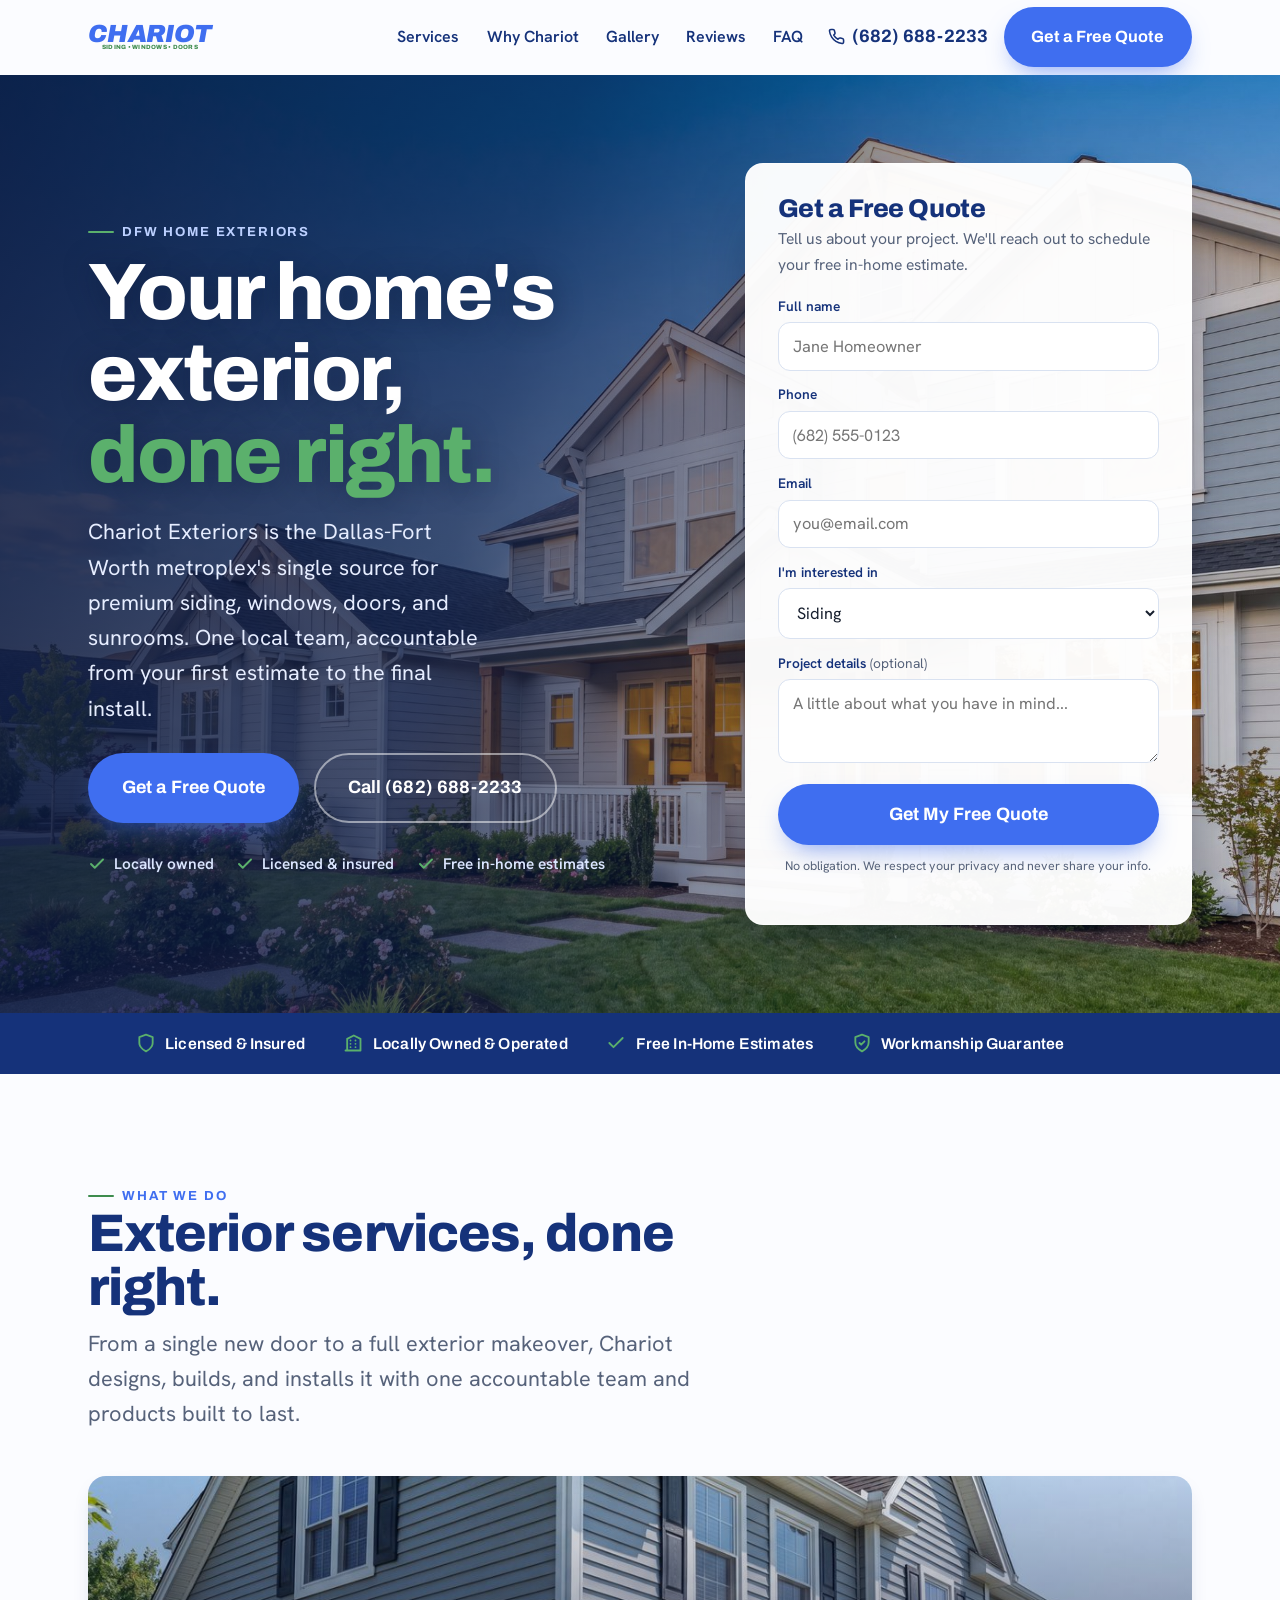
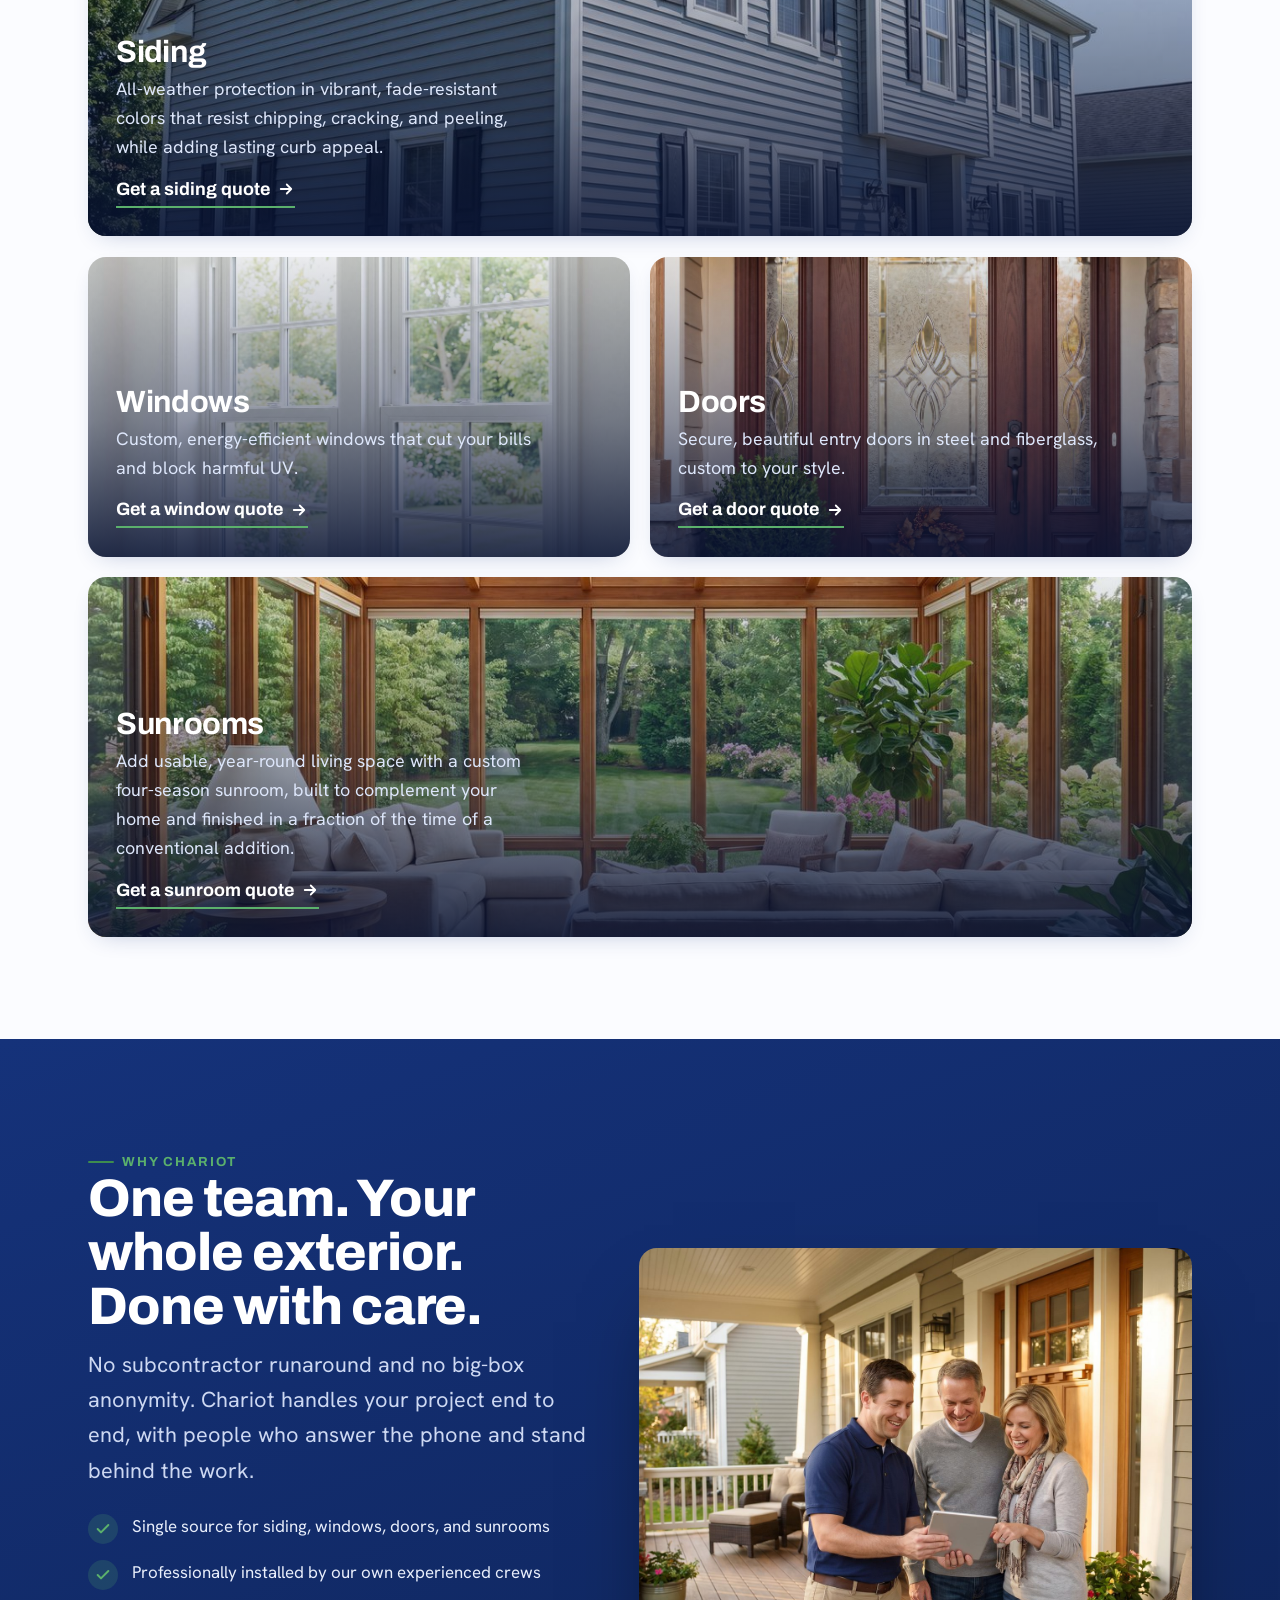
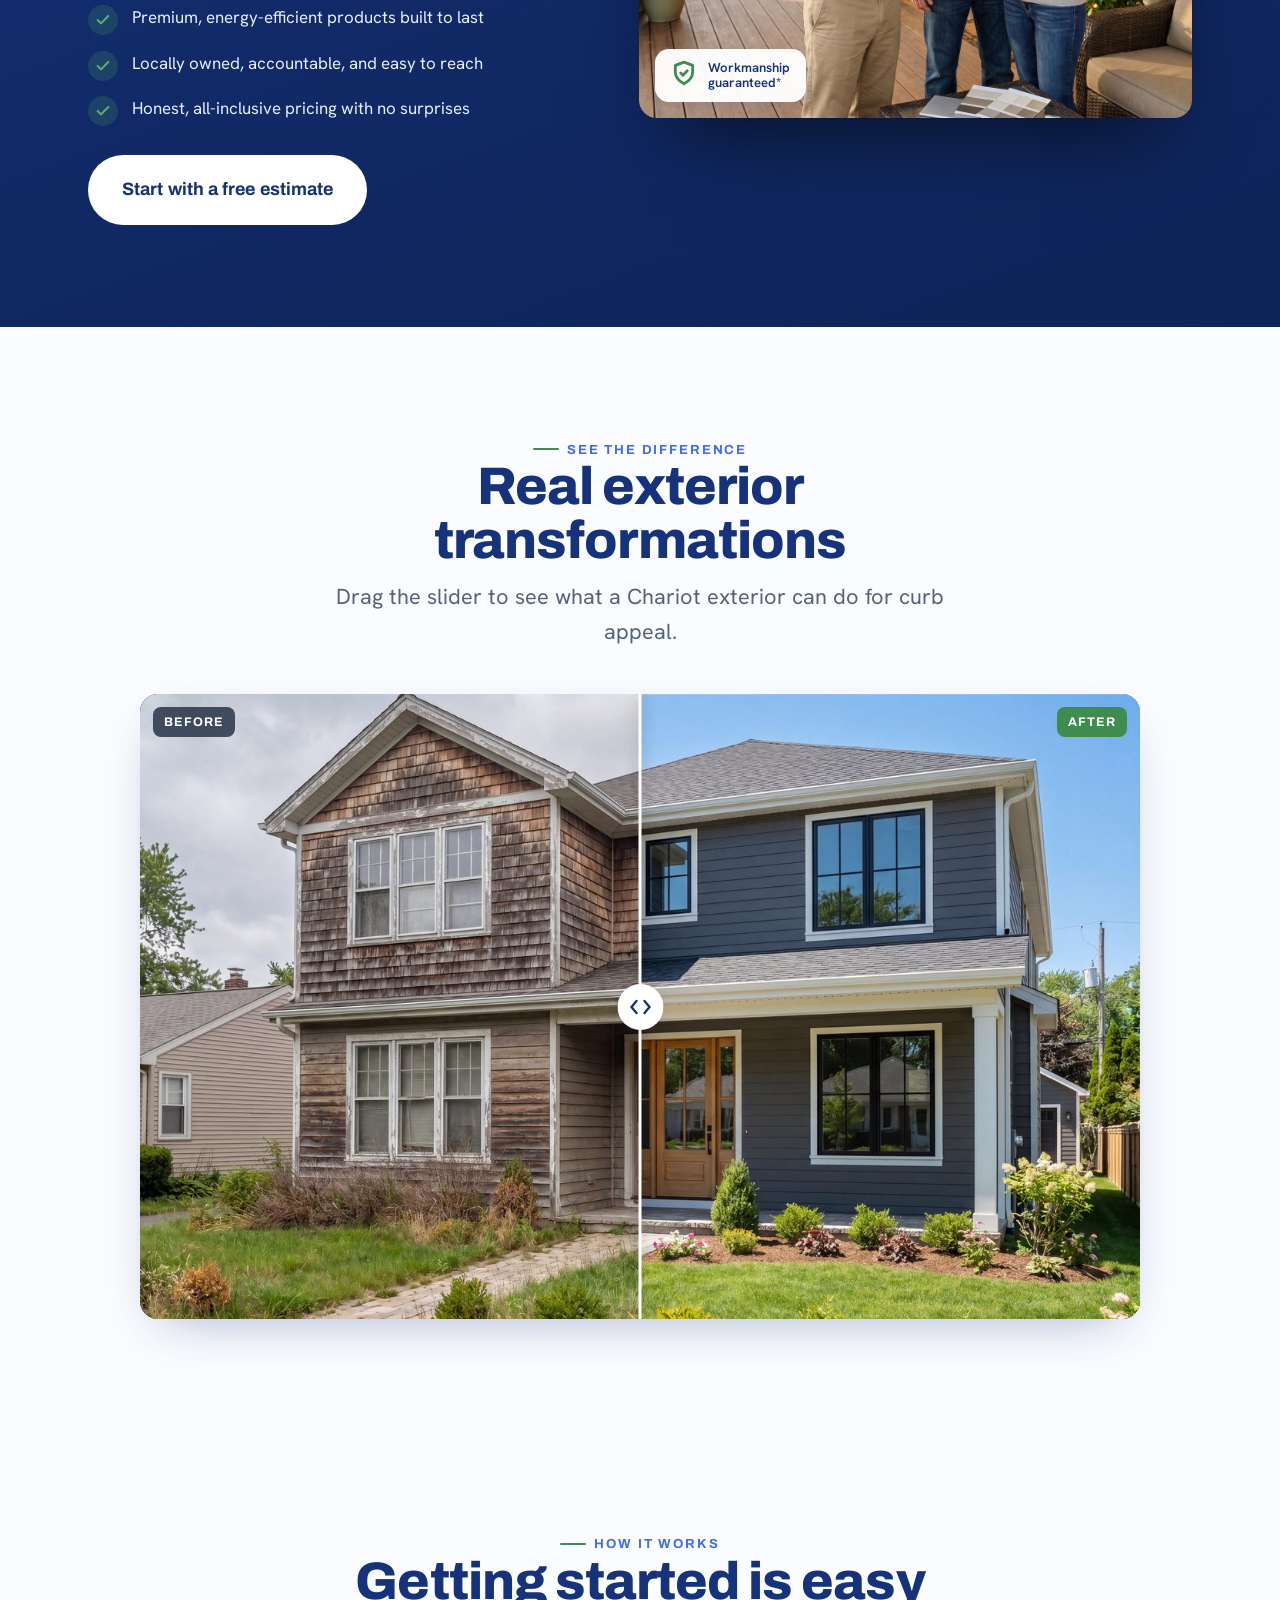
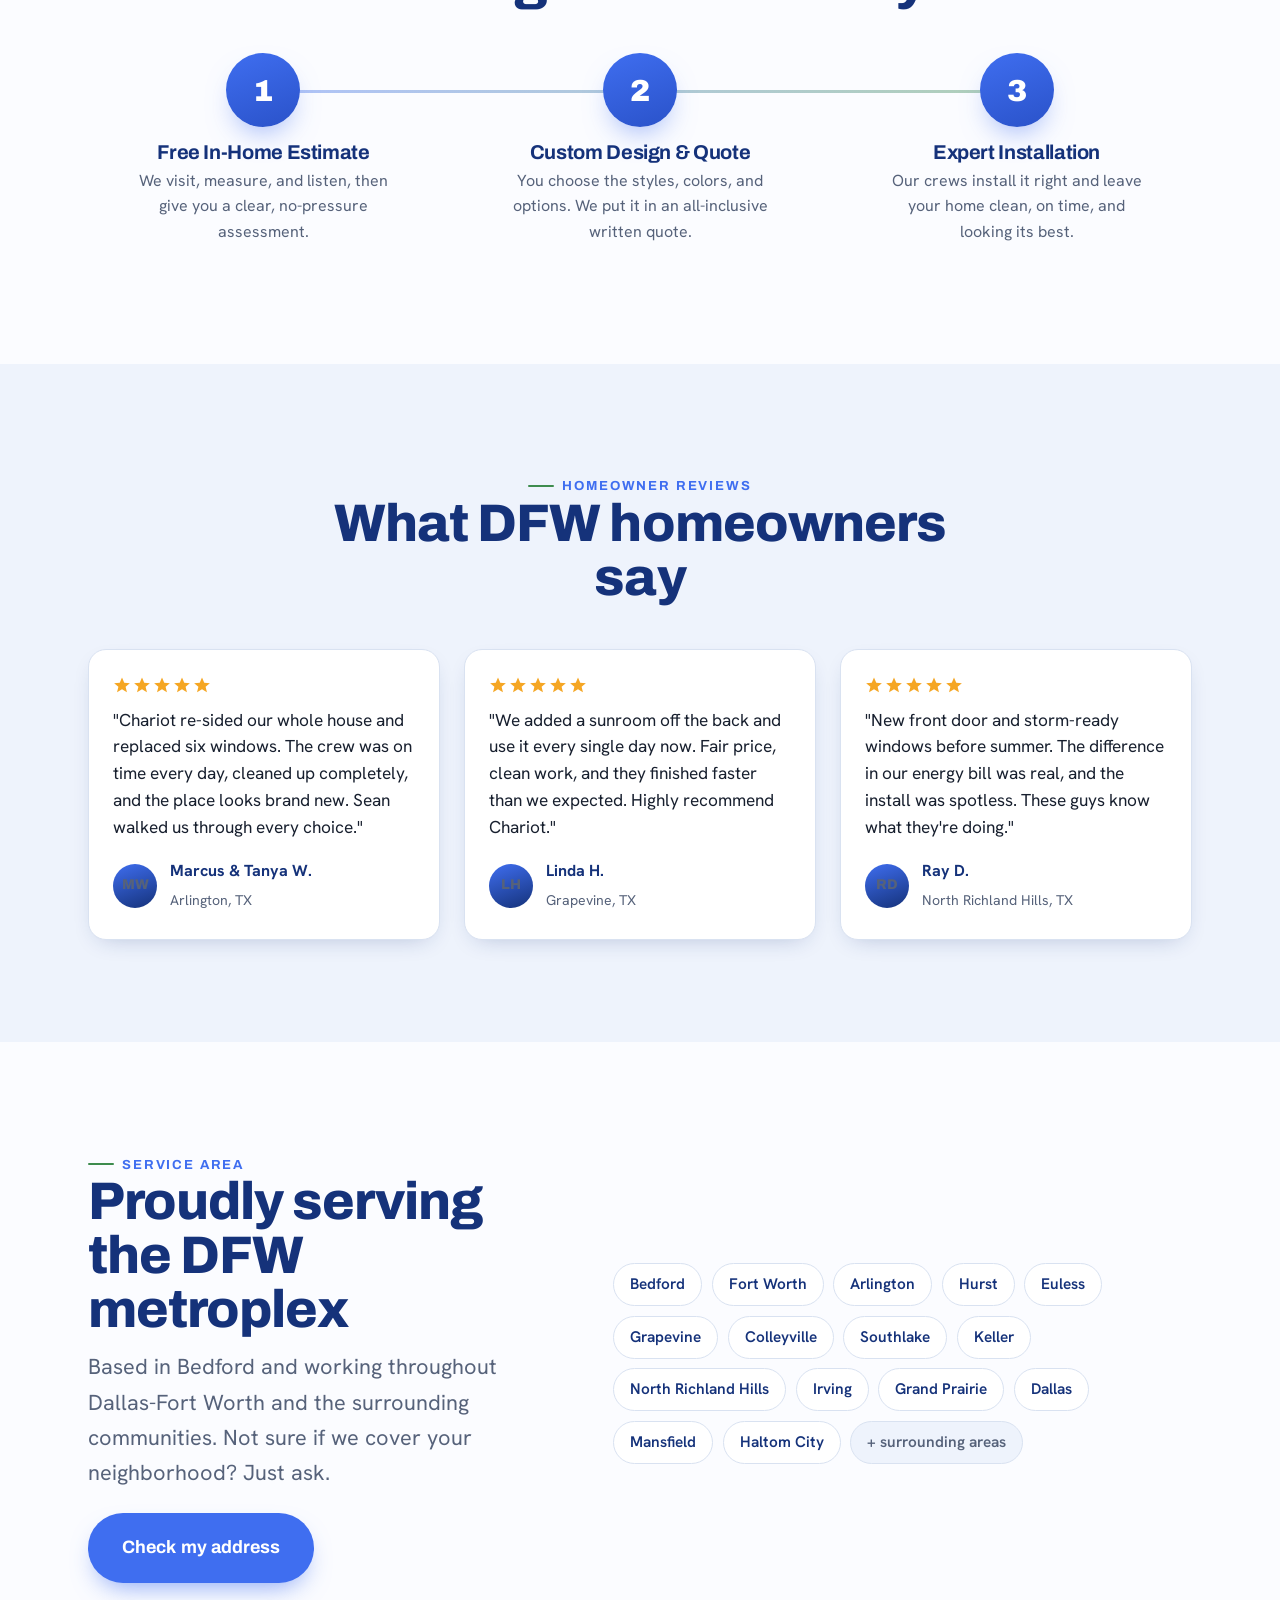
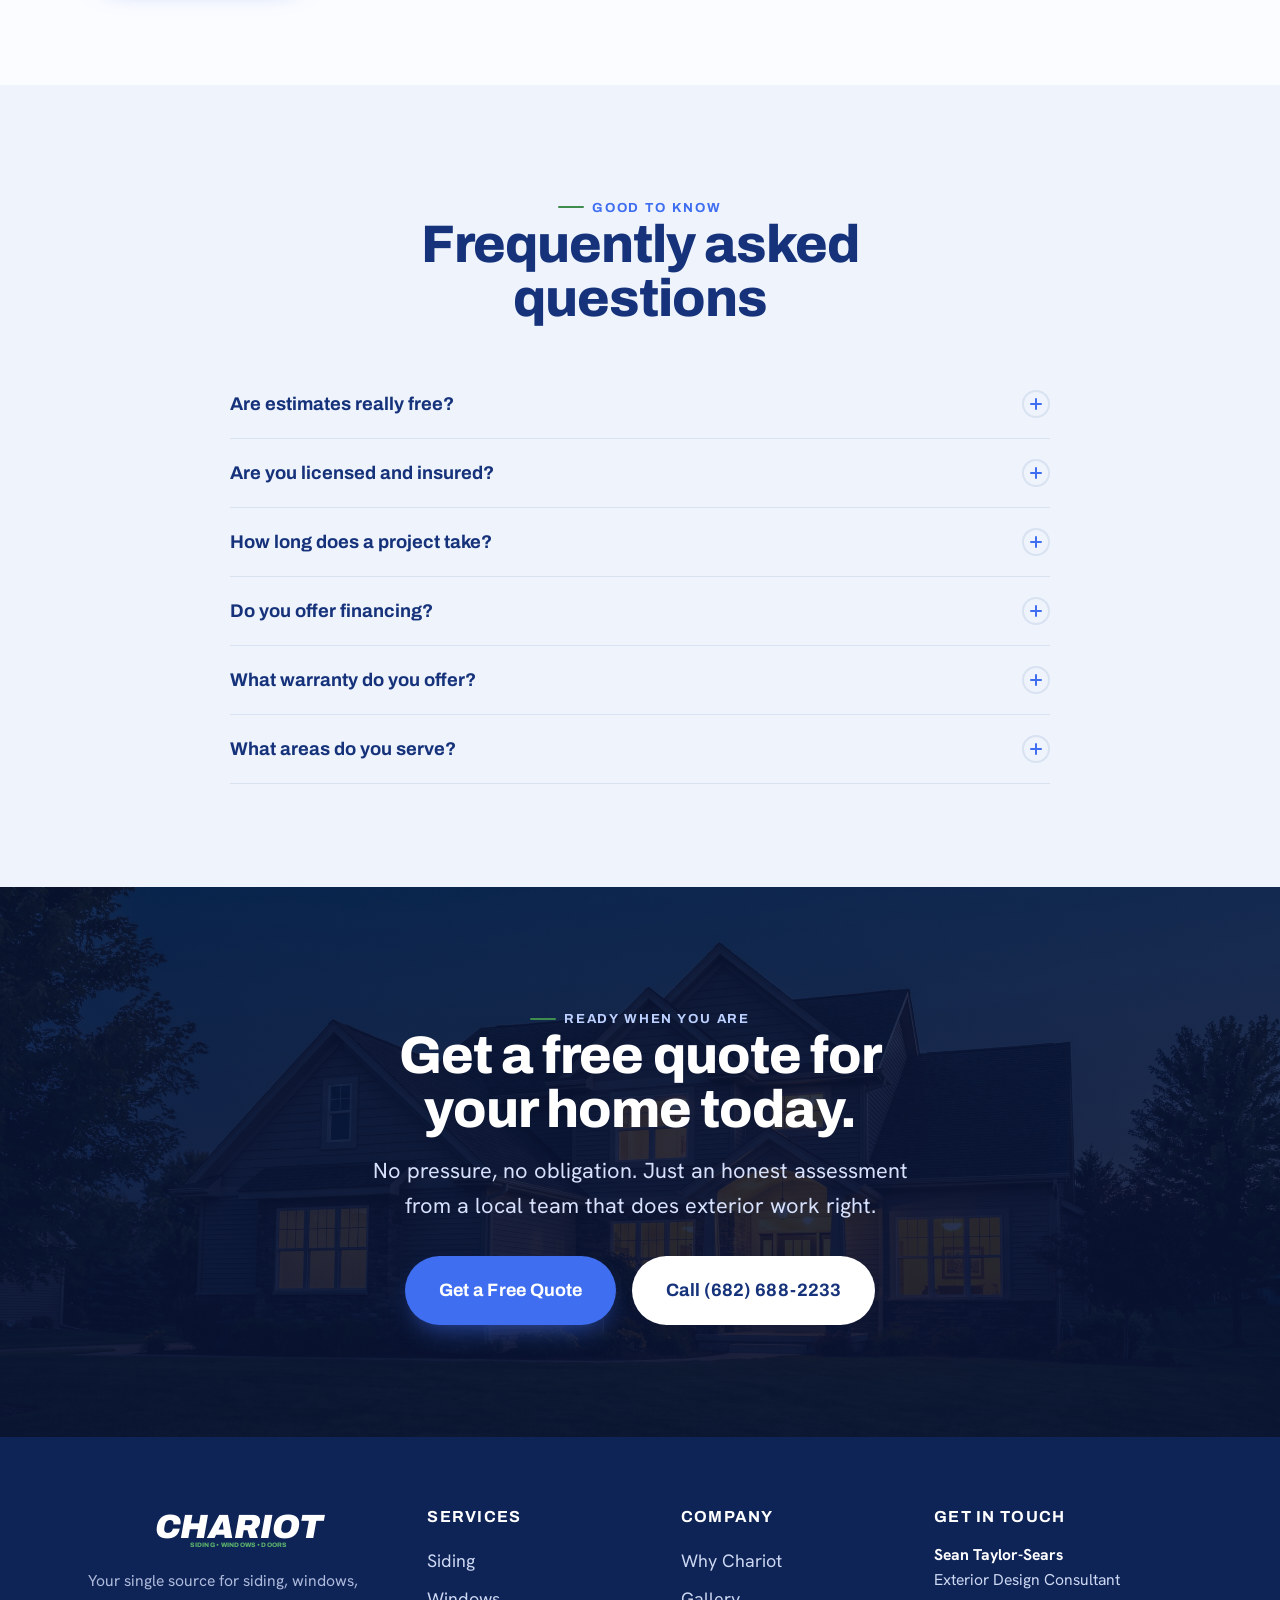
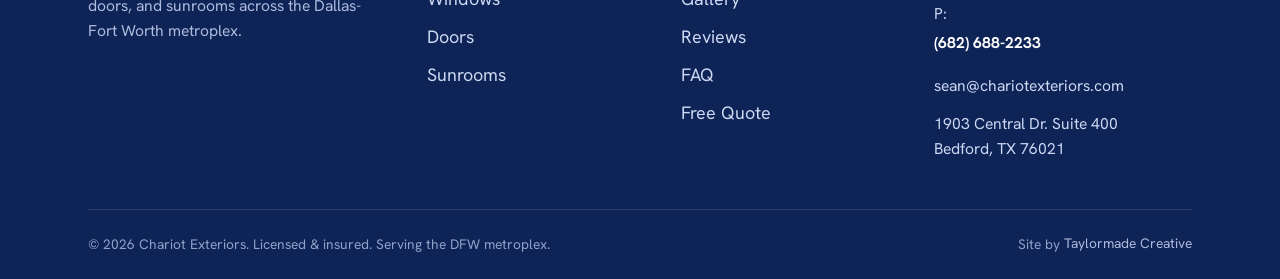
==== index.html @ 311bacfd "Gallery: remove overlapping side images, slider stands alone full-width Co-Authored-By: Claude Opus " ====
<!DOCTYPE html>
<html lang="en">
<head>
<meta charset="utf-8">
<meta name="viewport" content="width=device-width, initial-scale=1">
<title>Chariot Exteriors | Siding, Windows, Doors & Sunrooms in DFW</title>
<meta name="description" content="Chariot Exteriors is your single source for siding, windows, doors, and sunrooms across the Dallas-Fort Worth metroplex. Locally owned, professionally installed. Get a free in-home estimate.">
<meta property="og:title" content="Chariot Exteriors | DFW Siding, Windows, Doors & Sunrooms">
<meta property="og:description" content="Locally owned home-exterior pros serving the DFW metroplex. Free in-home estimates.">
<meta property="og:type" content="website">
<meta property="og:image" content="images/hero.jpg">
<link rel="preconnect" href="https://fonts.googleapis.com">
<link rel="preconnect" href="https://fonts.gstatic.com" crossorigin>
<link href="https://fonts.googleapis.com/css2?family=Archivo:ital,wght@0,400;0,600;0,700;0,800;0,900;1,800;1,900&family=Hanken+Grotesk:wght@400;500;600;700&display=swap" rel="stylesheet">
<link rel="stylesheet" href="styles.css">
<link rel="icon" href="data:image/svg+xml,%3Csvg xmlns='http://www.w3.org/2000/svg' viewBox='0 0 100 100'%3E%3Crect width='100' height='100' rx='20' fill='%233F6EF0'/%3E%3Ctext x='50' y='72' font-family='Archivo,sans-serif' font-size='62' font-weight='900' font-style='italic' fill='white' text-anchor='middle'%3EC%3C/text%3E%3C/svg%3E">
<script type="application/ld+json">
{"@context":"https://schema.org","@type":"HomeAndConstructionBusiness","name":"Chariot Exteriors","image":"images/hero.jpg","description":"Siding, windows, doors and sunrooms across the Dallas-Fort Worth metroplex.","telephone":"+1-682-688-2233","email":"sean@chariotexteriors.com","url":"https://chariotexteriors.com","address":{"@type":"PostalAddress","streetAddress":"1903 Central Dr. Suite 400","addressLocality":"Bedford","addressRegion":"TX","postalCode":"76021","addressCountry":"US"},"areaServed":"Dallas-Fort Worth Metroplex","priceRange":"$$"}
</script>
</head>
<body>

<!-- ===================== HEADER ===================== -->
<header class="site-header" id="top">
  <nav class="nav wrap" aria-label="Primary">
    <a href="#top" class="logo" aria-label="Chariot Exteriors home">
      <span class="word">CHARIOT</span><span class="tag">SIDING • WINDOWS • DOORS</span>
    </a>
    <div class="nav-links">
      <a href="#services">Services</a>
      <a href="#why">Why Chariot</a>
      <a href="#gallery">Gallery</a>
      <a href="#reviews">Reviews</a>
      <a href="#faq">FAQ</a>
    </div>
    <div class="nav-cta">
      <a href="tel:+16826882233" class="nav-phone" aria-label="Call Chariot Exteriors">
        <svg width="17" height="17" viewBox="0 0 24 24" fill="none" stroke="currentColor" stroke-width="2.2" stroke-linecap="round" stroke-linejoin="round"><path d="M22 16.92v3a2 2 0 0 1-2.18 2 19.79 19.79 0 0 1-8.63-3.07 19.5 19.5 0 0 1-6-6 19.79 19.79 0 0 1-3.07-8.67A2 2 0 0 1 4.11 2h3a2 2 0 0 1 2 1.72c.13.96.36 1.9.7 2.81a2 2 0 0 1-.45 2.11L8.09 9.91a16 16 0 0 0 6 6l1.27-1.27a2 2 0 0 1 2.11-.45c.9.34 1.85.57 2.81.7A2 2 0 0 1 22 16.92z"/></svg>
        (682) 688-2233
      </a>
      <a href="#quote" class="btn btn-primary">Get a Free Quote</a>
    </div>
    <button class="hamburger" id="hamburger" aria-label="Open menu" aria-expanded="false" aria-controls="mobileMenu"><span></span></button>
  </nav>
</header>

<div class="mobile-menu" id="mobileMenu">
  <a href="#services">Services</a>
  <a href="#why">Why Chariot</a>
  <a href="#gallery">Gallery</a>
  <a href="#reviews">Reviews</a>
  <a href="#faq">FAQ</a>
  <a href="#quote" class="btn btn-primary">Get a Free Quote</a>
  <a href="tel:+16826882233" class="mphone">Call (682) 688-2233</a>
</div>

<!-- ===================== HERO ===================== -->
<section class="hero">
  <div class="hero-bg"><img src="images/hero.jpg" alt="A freshly renovated two-story DFW home with new siding and windows at golden hour" fetchpriority="high"></div>
  <div class="wrap hero-grid">
    <div class="hero-copy">
      <span class="kicker">DFW Home Exteriors</span>
      <h1><span class="l1">Your home's exterior,</span> <span class="hl">done right.</span></h1>
      <p class="hero-sub">Chariot Exteriors is the Dallas-Fort Worth metroplex's single source for premium siding, windows, doors, and sunrooms. One local team, accountable from your first estimate to the final install.</p>
      <div class="hero-actions">
        <a href="#quote" class="btn btn-primary btn-lg">Get a Free Quote</a>
        <a href="tel:+16826882233" class="btn btn-ghost btn-lg" style="color:#fff;border-color:rgba(255,255,255,.5)">Call (682) 688-2233</a>
      </div>
      <ul class="hero-trust">
        <li><svg width="18" height="18" viewBox="0 0 24 24" fill="none" stroke="currentColor" stroke-width="2.6" stroke-linecap="round" stroke-linejoin="round"><path d="M20 6 9 17l-5-5"/></svg>Locally owned</li>
        <li><svg width="18" height="18" viewBox="0 0 24 24" fill="none" stroke="currentColor" stroke-width="2.6" stroke-linecap="round" stroke-linejoin="round"><path d="M20 6 9 17l-5-5"/></svg>Licensed &amp; insured</li>
        <li><svg width="18" height="18" viewBox="0 0 24 24" fill="none" stroke="currentColor" stroke-width="2.6" stroke-linecap="round" stroke-linejoin="round"><path d="M20 6 9 17l-5-5"/></svg>Free in-home estimates</li>
      </ul>
    </div>

    <form class="quote-card" id="quote" action="https://formsubmit.co/ajax/sean@chariotexteriors.com" method="POST" novalidate>
      <h2>Get a Free Quote</h2>
      <p class="sub">Tell us about your project. We'll reach out to schedule your free in-home estimate.</p>
      <input type="hidden" name="_subject" value="New Chariot Exteriors quote request">
      <input type="hidden" name="_template" value="table">
      <input type="hidden" name="_captcha" value="false">
      <input type="text" name="_honey" class="hp" tabindex="-1" autocomplete="off" aria-hidden="true">
      <div class="field"><label for="name">Full name</label><input id="name" name="Name" type="text" required autocomplete="name" placeholder="Jane Homeowner"></div>
      <div class="field"><label for="phone">Phone</label><input id="phone" name="Phone" type="tel" required autocomplete="tel" placeholder="(682) 555-0123"></div>
      <div class="field"><label for="email">Email</label><input id="email" name="Email" type="email" autocomplete="email" placeholder="you@email.com"></div>
      <div class="field"><label for="service">I'm interested in</label>
        <select id="service" name="Service">
          <option>Siding</option><option>Windows</option><option>Doors</option><option>Sunrooms</option><option>More than one</option><option>Not sure yet</option>
        </select>
      </div>
      <div class="field"><label for="msg">Project details <span style="color:var(--muted);font-weight:400">(optional)</span></label><textarea id="msg" name="Details" placeholder="A little about what you have in mind..."></textarea></div>
      <button type="submit" class="btn btn-primary btn-lg">Get My Free Quote</button>
      <p class="fineprint">No obligation. We respect your privacy and never share your info.</p>
      <div id="formStatus" role="status" aria-live="polite"></div>
    </form>
  </div>
</section>

<!-- ===================== TRUST RIBBON ===================== -->
<div class="ribbon">
  <ul class="wrap">
    <li><svg width="20" height="20" viewBox="0 0 24 24" fill="none" stroke="currentColor" stroke-width="2.2" stroke-linecap="round" stroke-linejoin="round"><path d="M12 22s8-4 8-10V5l-8-3-8 3v7c0 6 8 10 8 10z"/></svg>Licensed &amp; Insured</li>
    <li><svg width="20" height="20" viewBox="0 0 24 24" fill="none" stroke="currentColor" stroke-width="2.2" stroke-linecap="round" stroke-linejoin="round"><path d="M3 21h18M5 21V7l8-4 8 4v14M9 9h.01M9 13h.01M9 17h.01M15 9h.01M15 13h.01M15 17h.01"/></svg>Locally Owned &amp; Operated</li>
    <li><svg width="20" height="20" viewBox="0 0 24 24" fill="none" stroke="currentColor" stroke-width="2.2" stroke-linecap="round" stroke-linejoin="round"><path d="M20 6 9 17l-5-5"/></svg>Free In-Home Estimates</li>
    <li><svg width="20" height="20" viewBox="0 0 24 24" fill="none" stroke="currentColor" stroke-width="2.2" stroke-linecap="round" stroke-linejoin="round"><path d="M12 2 4 5v6c0 5 3.5 8.5 8 11 4.5-2.5 8-6 8-11V5z"/><path d="m9 12 2 2 4-4"/></svg>Workmanship Guarantee</li>
  </ul>
</div>

<!-- ===================== SERVICES ===================== -->
<section class="section" id="services">
  <div class="wrap">
    <div class="sec-head reveal">
      <span class="kicker">What we do</span>
      <h2>Exterior services, done right.</h2>
      <p>From a single new door to a full exterior makeover, Chariot designs, builds, and installs it with one accountable team and products built to last.</p>
    </div>
    <div class="bento">
      <article class="tile feat reveal">
        <img src="images/siding.jpg" alt="A home with fresh blue-gray lap siding and crisp white trim" loading="lazy">
        <div class="body">
          <h3>Siding</h3>
          <p>All-weather protection in vibrant, fade-resistant colors that resist chipping, cracking, and peeling, while adding lasting curb appeal.</p>
          <a href="#quote" class="more">Get a siding quote
            <svg width="18" height="18" viewBox="0 0 24 24" fill="none" stroke="currentColor" stroke-width="2.4" stroke-linecap="round" stroke-linejoin="round"><path d="M5 12h14M13 6l6 6-6 6"/></svg></a>
        </div>
      </article>
      <article class="tile reveal d1">
        <img src="images/windows.jpg" alt="Bright white double-hung windows looking out to a sunny green yard" loading="lazy">
        <div class="body">
          <h3>Windows</h3>
          <p>Custom, energy-efficient windows that cut your bills and block harmful UV.</p>
          <a href="#quote" class="more">Get a window quote
            <svg width="18" height="18" viewBox="0 0 24 24" fill="none" stroke="currentColor" stroke-width="2.4" stroke-linecap="round" stroke-linejoin="round"><path d="M5 12h14M13 6l6 6-6 6"/></svg></a>
        </div>
      </article>
      <article class="tile reveal d1">
        <img src="images/doors.jpg" alt="An elegant fiberglass front entry door with decorative glass on a welcoming porch" loading="lazy">
        <div class="body">
          <h3>Doors</h3>
          <p>Secure, beautiful entry doors in steel and fiberglass, custom to your style.</p>
          <a href="#quote" class="more">Get a door quote
            <svg width="18" height="18" viewBox="0 0 24 24" fill="none" stroke="currentColor" stroke-width="2.4" stroke-linecap="round" stroke-linejoin="round"><path d="M5 12h14M13 6l6 6-6 6"/></svg></a>
        </div>
      </article>
      <article class="tile feat reveal d2">
        <img src="images/sunroom.jpg" alt="A bright furnished four-season sunroom with floor-to-ceiling glass and green views" loading="lazy">
        <div class="body">
          <h3>Sunrooms</h3>
          <p>Add usable, year-round living space with a custom four-season sunroom, built to complement your home and finished in a fraction of the time of a conventional addition.</p>
          <a href="#quote" class="more">Get a sunroom quote
            <svg width="18" height="18" viewBox="0 0 24 24" fill="none" stroke="currentColor" stroke-width="2.4" stroke-linecap="round" stroke-linejoin="round"><path d="M5 12h14M13 6l6 6-6 6"/></svg></a>
        </div>
      </article>
    </div>
  </div>
</section>

<!-- ===================== WHY ===================== -->
<section class="section why" id="why">
  <div class="wrap why-grid">
    <div class="reveal">
      <span class="kicker" style="color:var(--green-lt)">Why Chariot</span>
      <h2>One team. Your whole exterior. Done with care.</h2>
      <p class="lead">No subcontractor runaround and no big-box anonymity. Chariot handles your project end to end, with people who answer the phone and stand behind the work.</p>
      <ul class="why-list">
        <li><span class="ic"><svg width="16" height="16" viewBox="0 0 24 24" fill="none" stroke="currentColor" stroke-width="3" stroke-linecap="round" stroke-linejoin="round"><path d="M20 6 9 17l-5-5"/></svg></span>Single source for siding, windows, doors, and sunrooms</li>
        <li><span class="ic"><svg width="16" height="16" viewBox="0 0 24 24" fill="none" stroke="currentColor" stroke-width="3" stroke-linecap="round" stroke-linejoin="round"><path d="M20 6 9 17l-5-5"/></svg></span>Professionally installed by our own experienced crews</li>
        <li><span class="ic"><svg width="16" height="16" viewBox="0 0 24 24" fill="none" stroke="currentColor" stroke-width="3" stroke-linecap="round" stroke-linejoin="round"><path d="M20 6 9 17l-5-5"/></svg></span>Premium, energy-efficient products built to last</li>
        <li><span class="ic"><svg width="16" height="16" viewBox="0 0 24 24" fill="none" stroke="currentColor" stroke-width="3" stroke-linecap="round" stroke-linejoin="round"><path d="M20 6 9 17l-5-5"/></svg></span>Locally owned, accountable, and easy to reach</li>
        <li><span class="ic"><svg width="16" height="16" viewBox="0 0 24 24" fill="none" stroke="currentColor" stroke-width="3" stroke-linecap="round" stroke-linejoin="round"><path d="M20 6 9 17l-5-5"/></svg></span>Honest, all-inclusive pricing with no surprises</li>
      </ul>
      <a href="#quote" class="btn btn-on-dark btn-lg">Start with a free estimate</a>
    </div>
    <div class="why-media reveal d1">
      <img src="images/consult.jpg" alt="A friendly Chariot consultant reviewing exterior options with a homeowner couple on their porch" loading="lazy">
      <div class="why-badge">
        <span class="n"><svg width="26" height="26" viewBox="0 0 24 24" fill="none" stroke="#3E8C4E" stroke-width="2.6" stroke-linecap="round" stroke-linejoin="round"><path d="M12 2 4 5v6c0 5 3.5 8.5 8 11 4.5-2.5 8-6 8-11V5z"/><path d="m9 12 2 2 4-4"/></svg></span>
        <span class="t">Workmanship<br>guaranteed*</span>
      </div>
    </div>
  </div>
</section>

<!-- ===================== GALLERY / BEFORE-AFTER ===================== -->
<section class="section" id="gallery">
  <div class="wrap">
    <div class="sec-head center reveal">
      <span class="kicker">See the difference</span>
      <h2>Real exterior transformations</h2>
      <p>Drag the slider to see what a Chariot exterior can do for curb appeal.</p>
    </div>
    <div class="ba-wrap">
      <div class="ba-slider reveal" id="baSlider" style="--pos:50%">
        <img class="ba-before" src="images/home-before.jpg" alt="A tired two-story home before renovation with worn siding and dated windows">
        <img class="ba-after" src="images/home-after.jpg" alt="The same home after a full Chariot exterior renovation with new siding, windows and door">
        <span class="ba-tag b">Before</span>
        <span class="ba-tag a">After</span>
        <div class="ba-handle"></div>
        <input type="range" min="0" max="100" value="50" id="baRange" aria-label="Reveal before and after" style="position:absolute;inset:0;width:100%;height:100%;opacity:0;cursor:ew-resize;margin:0">
      </div>
    </div>
  </div>
</section>

<!-- ===================== PROCESS ===================== -->
<section class="section reviews" id="process" style="background:var(--paper)">
  <div class="wrap">
    <div class="sec-head center reveal">
      <span class="kicker">How it works</span>
      <h2>Getting started is easy</h2>
    </div>
    <div class="steps">
      <div class="step reveal"><div class="num">1</div><h3>Free In-Home Estimate</h3><p>We visit, measure, and listen, then give you a clear, no-pressure assessment.</p></div>
      <div class="step reveal d1"><div class="num">2</div><h3>Custom Design &amp; Quote</h3><p>You choose the styles, colors, and options. We put it in an all-inclusive written quote.</p></div>
      <div class="step reveal d2"><div class="num">3</div><h3>Expert Installation</h3><p>Our crews install it right and leave your home clean, on time, and looking its best.</p></div>
    </div>
  </div>
</section>

<!-- ===================== TESTIMONIALS ===================== -->
<section class="section reviews" id="reviews">
  <div class="wrap">
    <div class="sec-head center reveal">
      <span class="kicker">Homeowner reviews</span>
      <h2>What DFW homeowners say</h2>
    </div>
    <div class="review-grid">
      <article class="review reveal">
        <div class="stars" aria-label="5 out of 5 stars">
          <svg width="18" height="18" viewBox="0 0 24 24" fill="#F5A623"><path d="m12 2 3 6.9 7.5.6-5.7 4.9 1.8 7.3L12 17.8 5.4 21.7l1.8-7.3L1.5 9.5 9 8.9z"/></svg><svg width="18" height="18" viewBox="0 0 24 24" fill="#F5A623"><path d="m12 2 3 6.9 7.5.6-5.7 4.9 1.8 7.3L12 17.8 5.4 21.7l1.8-7.3L1.5 9.5 9 8.9z"/></svg><svg width="18" height="18" viewBox="0 0 24 24" fill="#F5A623"><path d="m12 2 3 6.9 7.5.6-5.7 4.9 1.8 7.3L12 17.8 5.4 21.7l1.8-7.3L1.5 9.5 9 8.9z"/></svg><svg width="18" height="18" viewBox="0 0 24 24" fill="#F5A623"><path d="m12 2 3 6.9 7.5.6-5.7 4.9 1.8 7.3L12 17.8 5.4 21.7l1.8-7.3L1.5 9.5 9 8.9z"/></svg><svg width="18" height="18" viewBox="0 0 24 24" fill="#F5A623"><path d="m12 2 3 6.9 7.5.6-5.7 4.9 1.8 7.3L12 17.8 5.4 21.7l1.8-7.3L1.5 9.5 9 8.9z"/></svg>
        </div>
        <blockquote>"Chariot re-sided our whole house and replaced six windows. The crew was on time every day, cleaned up completely, and the place looks brand new. Sean walked us through every choice."</blockquote>
        <div class="who"><span class="av">MW</span><div><b>Marcus &amp; Tanya W.</b><span>Arlington, TX</span></div></div>
      </article>
      <article class="review reveal d1">
        <div class="stars" aria-label="5 out of 5 stars">
          <svg width="18" height="18" viewBox="0 0 24 24" fill="#F5A623"><path d="m12 2 3 6.9 7.5.6-5.7 4.9 1.8 7.3L12 17.8 5.4 21.7l1.8-7.3L1.5 9.5 9 8.9z"/></svg><svg width="18" height="18" viewBox="0 0 24 24" fill="#F5A623"><path d="m12 2 3 6.9 7.5.6-5.7 4.9 1.8 7.3L12 17.8 5.4 21.7l1.8-7.3L1.5 9.5 9 8.9z"/></svg><svg width="18" height="18" viewBox="0 0 24 24" fill="#F5A623"><path d="m12 2 3 6.9 7.5.6-5.7 4.9 1.8 7.3L12 17.8 5.4 21.7l1.8-7.3L1.5 9.5 9 8.9z"/></svg><svg width="18" height="18" viewBox="0 0 24 24" fill="#F5A623"><path d="m12 2 3 6.9 7.5.6-5.7 4.9 1.8 7.3L12 17.8 5.4 21.7l1.8-7.3L1.5 9.5 9 8.9z"/></svg><svg width="18" height="18" viewBox="0 0 24 24" fill="#F5A623"><path d="m12 2 3 6.9 7.5.6-5.7 4.9 1.8 7.3L12 17.8 5.4 21.7l1.8-7.3L1.5 9.5 9 8.9z"/></svg>
        </div>
        <blockquote>"We added a sunroom off the back and use it every single day now. Fair price, clean work, and they finished faster than we expected. Highly recommend Chariot."</blockquote>
        <div class="who"><span class="av">LH</span><div><b>Linda H.</b><span>Grapevine, TX</span></div></div>
      </article>
      <article class="review reveal d2">
        <div class="stars" aria-label="5 out of 5 stars">
          <svg width="18" height="18" viewBox="0 0 24 24" fill="#F5A623"><path d="m12 2 3 6.9 7.5.6-5.7 4.9 1.8 7.3L12 17.8 5.4 21.7l1.8-7.3L1.5 9.5 9 8.9z"/></svg><svg width="18" height="18" viewBox="0 0 24 24" fill="#F5A623"><path d="m12 2 3 6.9 7.5.6-5.7 4.9 1.8 7.3L12 17.8 5.4 21.7l1.8-7.3L1.5 9.5 9 8.9z"/></svg><svg width="18" height="18" viewBox="0 0 24 24" fill="#F5A623"><path d="m12 2 3 6.9 7.5.6-5.7 4.9 1.8 7.3L12 17.8 5.4 21.7l1.8-7.3L1.5 9.5 9 8.9z"/></svg><svg width="18" height="18" viewBox="0 0 24 24" fill="#F5A623"><path d="m12 2 3 6.9 7.5.6-5.7 4.9 1.8 7.3L12 17.8 5.4 21.7l1.8-7.3L1.5 9.5 9 8.9z"/></svg><svg width="18" height="18" viewBox="0 0 24 24" fill="#F5A623"><path d="m12 2 3 6.9 7.5.6-5.7 4.9 1.8 7.3L12 17.8 5.4 21.7l1.8-7.3L1.5 9.5 9 8.9z"/></svg>
        </div>
        <blockquote>"New front door and storm-ready windows before summer. The difference in our energy bill was real, and the install was spotless. These guys know what they're doing."</blockquote>
        <div class="who"><span class="av">RD</span><div><b>Ray D.</b><span>North Richland Hills, TX</span></div></div>
      </article>
    </div>
  </div>
</section>

<!-- ===================== SERVICE AREA ===================== -->
<section class="section" id="area">
  <div class="wrap area-grid">
    <div class="reveal">
      <span class="kicker">Service area</span>
      <h2>Proudly serving the DFW metroplex</h2>
      <p style="color:var(--muted);font-size:var(--lead);margin:.8rem 0 1.4rem">Based in Bedford and working throughout Dallas-Fort Worth and the surrounding communities. Not sure if we cover your neighborhood? Just ask.</p>
      <a href="#quote" class="btn btn-primary btn-lg">Check my address</a>
    </div>
    <div class="cities reveal d1">
      <span>Bedford</span><span>Fort Worth</span><span>Arlington</span><span>Hurst</span><span>Euless</span>
      <span>Grapevine</span><span>Colleyville</span><span>Southlake</span><span>Keller</span><span>North Richland Hills</span>
      <span>Irving</span><span>Grand Prairie</span><span>Dallas</span><span>Mansfield</span><span>Haltom City</span>
      <span class="more">+ surrounding areas</span>
    </div>
  </div>
</section>

<!-- ===================== FAQ ===================== -->
<section class="section reviews" id="faq" style="background:var(--mist)">
  <div class="wrap">
    <div class="sec-head center reveal">
      <span class="kicker">Good to know</span>
      <h2>Frequently asked questions</h2>
    </div>
    <div class="faq reveal">
      <div class="qa">
        <button aria-expanded="false"><span>Are estimates really free?</span><span class="ico"></span></button>
        <div class="ans"><div><p>Yes. Every in-home estimate is free and comes with no obligation. We measure, talk through your options, and give you a clear written quote.</p></div></div>
      </div>
      <div class="qa">
        <button aria-expanded="false"><span>Are you licensed and insured?</span><span class="ico"></span></button>
        <div class="ans"><div><p>Yes. Chariot Exteriors is licensed and fully insured, and our work is performed by our own experienced installation crews.</p></div></div>
      </div>
      <div class="qa">
        <button aria-expanded="false"><span>How long does a project take?</span><span class="ico"></span></button>
        <div class="ans"><div><p>It depends on scope. Many door and window jobs are completed in a day or two, while full siding or sunroom projects take longer. We give you a realistic timeline in your written quote.</p></div></div>
      </div>
      <div class="qa">
        <button aria-expanded="false"><span>Do you offer financing?</span><span class="ico"></span></button>
        <div class="ans"><div><p>Financing options may be available depending on your project. Ask your Chariot consultant during your free estimate and we'll walk you through what makes sense.</p></div></div>
      </div>
      <div class="qa">
        <button aria-expanded="false"><span>What warranty do you offer?</span><span class="ico"></span></button>
        <div class="ans"><div><p>Our products carry manufacturer warranties, and we stand behind our workmanship. Coverage varies by product, so we'll give you the full written details before you decide.</p></div></div>
      </div>
      <div class="qa">
        <button aria-expanded="false"><span>What areas do you serve?</span><span class="ico"></span></button>
        <div class="ans"><div><p>We serve Bedford, Fort Worth, Arlington, Grapevine, Southlake, Keller, North Richland Hills, Irving, Dallas, and communities throughout the DFW metroplex. If you're nearby, reach out and we'll confirm.</p></div></div>
      </div>
    </div>
  </div>
</section>

<!-- ===================== FINAL CTA ===================== -->
<section class="cta-band">
  <img src="images/cta.jpg" alt="A handsome DFW home glowing warmly at dusk after a Chariot exterior renovation">
  <div class="inner wrap">
    <span class="kicker center" style="color:#bcd0ff;display:inline-flex">Ready when you are</span>
    <h2>Get a free quote for your home today.</h2>
    <p>No pressure, no obligation. Just an honest assessment from a local team that does exterior work right.</p>
    <div class="cta-actions">
      <a href="#quote" class="btn btn-primary btn-lg">Get a Free Quote</a>
      <a href="tel:+16826882233" class="btn btn-on-dark btn-lg">Call (682) 688-2233</a>
    </div>
  </div>
</section>

<!-- ===================== FOOTER ===================== -->
<footer class="footer">
  <div class="wrap">
    <div class="foot-grid">
      <div class="foot-about">
        <a href="#top" class="logo on-dark lg"><span class="word">CHARIOT</span><span class="tag">SIDING • WINDOWS • DOORS</span></a>
        <p style="margin-top:1rem">Your single source for siding, windows, doors, and sunrooms across the Dallas-Fort Worth metroplex.</p>
      </div>
      <div>
        <h4>Services</h4>
        <a href="#services">Siding</a><a href="#services">Windows</a><a href="#services">Doors</a><a href="#services">Sunrooms</a>
      </div>
      <div>
        <h4>Company</h4>
        <a href="#why">Why Chariot</a><a href="#gallery">Gallery</a><a href="#reviews">Reviews</a><a href="#faq">FAQ</a><a href="#quote">Free Quote</a>
      </div>
      <div class="foot-contact">
        <h4>Get in touch</h4>
        <div><b>Sean Taylor-Sears</b><br>Exterior Design Consultant</div>
        <div>P: <a href="tel:+16826882233"><b>(682) 688-2233</b></a></div>
        <div><a href="mailto:sean@chariotexteriors.com">sean@chariotexteriors.com</a></div>
        <div>1903 Central Dr. Suite 400<br>Bedford, TX 76021</div>
      </div>
    </div>
    <div class="foot-bottom">
      <span>© <span id="yr"></span> Chariot Exteriors. Licensed &amp; insured. Serving the DFW metroplex.</span>
      <span>Site by <a href="https://www.taylormadecreative.net" target="_blank" rel="noopener">Taylormade Creative</a></span>
    </div>
  </div>
</footer>

<script src="script.js"></script>
</body>
</html>
---- styles.css ----
/* ===================================================================
   Chariot Exteriors — chariotexteriors.com
   Brand register · light · committed blue · Archivo + Hanken Grotesk
   =================================================================== */

:root{
  /* brand (exact, from business card) */
  --blue:#3F6EF0; --blue-ink:#2A52C9; --navy:#15327A; --navy-deep:#0E2356;
  --green:#3E8C4E; --green-lt:#5BB06C;
  /* neutrals — tinted toward brand, never pure black/white */
  --paper:#fbfcff; --ink:#171f2e; --muted:#56627a; --mist:#eef3fc; --mist-2:#e3ecf8;
  --line:#d9e2f1; --white:#ffffff;
  /* type */
  --display:'Archivo',system-ui,sans-serif;
  --body:'Hanken Grotesk',system-ui,sans-serif;
  --h1:clamp(2.7rem,6.4vw,5rem);
  --h2:clamp(2rem,4.2vw,3.3rem);
  --h3:clamp(1.35rem,2.1vw,1.85rem);
  --lead:clamp(1.12rem,1.7vw,1.4rem);
  /* motion */
  --ease:cubic-bezier(.16,1,.3,1);            /* ease-out-expo-ish */
  --ease-q:cubic-bezier(.22,1,.36,1);
  /* layout */
  --wrap:1200px; --pad:clamp(1.1rem,5vw,3rem); --radius:18px; --radius-sm:12px;
  --shadow:0 18px 50px -22px rgba(21,50,122,.42);
  --shadow-sm:0 8px 24px -12px rgba(21,50,122,.32);
}

*{box-sizing:border-box;}
*::selection{background:var(--blue);color:#fff;}
html{scroll-behavior:smooth;scroll-padding-top:90px;-webkit-text-size-adjust:100%;}
body{
  margin:0; background:var(--paper); color:var(--ink);
  font-family:var(--body); font-size:1.12rem; line-height:1.62; font-weight:400;
  -webkit-font-smoothing:antialiased; overflow-x:hidden;
}
h1,h2,h3,h4{font-family:var(--display);line-height:1.02;letter-spacing:-.018em;margin:0;color:var(--navy);overflow-wrap:break-word;}
h1{font-size:var(--h1);font-weight:800;letter-spacing:-.028em;}
h2{font-size:var(--h2);font-weight:800;}
h3{font-size:var(--h3);font-weight:700;}
p{margin:0 0 1rem;}
a{color:var(--blue-ink);text-decoration:none;}
img{max-width:100%;display:block;}
.wrap{max-width:var(--wrap);margin-inline:auto;padding-inline:var(--pad);}
.section{padding-block:clamp(3.6rem,8vw,6.5rem);}

/* kicker / eyebrow */
.kicker{font-family:var(--display);font-weight:700;text-transform:uppercase;letter-spacing:.14em;
  font-size:.82rem;color:var(--blue);display:inline-flex;align-items:center;gap:.5rem;flex-wrap:wrap;max-width:100%;}
.kicker::before{content:"";width:26px;height:2px;background:var(--green);border-radius:2px;}
.center .kicker{justify-content:center;}

/* ---------- logo ---------- */
.logo{font-family:var(--display);font-weight:900;font-style:italic;line-height:.8;
  display:inline-block;text-align:center;letter-spacing:-.01em;}
.logo .word{display:block;color:var(--blue);}
.logo .tag{display:block;font-weight:800;font-style:normal;color:var(--green);
  letter-spacing:.04em;font-size:.36em;margin-top:.18em;}
.logo.lg .word{font-size:2.1rem;} .logo.on-dark .word{color:#fff;} .logo.on-dark .tag{color:var(--green-lt);}

/* ---------- buttons ---------- */
.btn{font-family:var(--display);font-weight:700;font-size:1.02rem;letter-spacing:.005em;
  display:inline-flex;align-items:center;justify-content:center;gap:.55rem;
  padding:.95rem 1.6rem;border-radius:999px;border:2px solid transparent;cursor:pointer;
  transition:transform .14s var(--ease),box-shadow .2s var(--ease),background .2s,color .2s;white-space:nowrap;}
.btn:active{transform:scale(.97);}
.btn-primary{background:var(--blue);color:#fff;box-shadow:0 12px 26px -10px rgba(63,110,240,.65);}
.btn-primary:hover{background:var(--blue-ink);box-shadow:0 16px 34px -10px rgba(63,110,240,.75);transform:translateY(-1px);}
.btn-ghost{background:transparent;color:var(--navy);border-color:var(--line);}
.btn-ghost:hover{border-color:var(--blue);color:var(--blue-ink);background:#fff;}
.btn-on-dark{background:#fff;color:var(--navy);}
.btn-on-dark:hover{background:var(--mist);transform:translateY(-1px);}
.btn-green{background:var(--green);color:#fff;box-shadow:0 12px 26px -10px rgba(62,140,78,.6);}
.btn-green:hover{background:var(--green-lt);transform:translateY(-1px);}
.btn-lg{padding:1.15rem 2rem;font-size:1.12rem;}

/* ===================== HEADER ===================== */
.site-header{position:sticky;top:0;z-index:60;background:rgba(251,252,255,.86);
  backdrop-filter:blur(12px);border-bottom:1px solid transparent;transition:border-color .3s,box-shadow .3s;}
.site-header.scrolled{border-color:var(--line);box-shadow:0 6px 24px -18px rgba(21,50,122,.5);}
.nav{display:flex;align-items:center;gap:1.5rem;height:74px;}
.nav .logo .word{font-size:1.55rem;} .nav .logo .tag{font-size:.34em;}
.nav-links{display:flex;gap:1.7rem;margin-left:auto;}
.nav-links a{color:var(--navy);font-weight:600;font-size:1rem;position:relative;padding:.3rem 0;}
.nav-links a::after{content:"";position:absolute;left:0;right:100%;bottom:-2px;height:2px;background:var(--blue);
  transition:right .28s var(--ease);}
.nav-links a:hover::after,.nav-links a:focus-visible::after{right:0;}
.nav-cta{display:flex;align-items:center;gap:1rem;}
.nav-phone{font-family:var(--display);font-weight:700;color:var(--navy);white-space:nowrap;display:inline-flex;align-items:center;gap:.4rem;}
.nav-phone:hover{color:var(--blue-ink);}
.hamburger{display:none;width:46px;height:46px;border:1px solid var(--line);border-radius:12px;background:#fff;
  align-items:center;justify-content:center;cursor:pointer;margin-left:auto;}
.hamburger span{display:block;width:20px;height:2px;background:var(--navy);position:relative;transition:.25s var(--ease);}
.hamburger span::before,.hamburger span::after{content:"";position:absolute;left:0;width:20px;height:2px;background:var(--navy);transition:.25s var(--ease);}
.hamburger span::before{top:-6px;} .hamburger span::after{top:6px;}
.hamburger[aria-expanded="true"] span{background:transparent;}
.hamburger[aria-expanded="true"] span::before{top:0;transform:rotate(45deg);}
.hamburger[aria-expanded="true"] span::after{top:0;transform:rotate(-45deg);}

/* ===================== HERO ===================== */
.hero{position:relative;color:#fff;overflow:hidden;isolation:isolate;}
.hero-bg{position:absolute;inset:0;z-index:-2;}
.hero-bg img{width:100%;height:100%;object-fit:cover;}
.hero-bg::after{content:"";position:absolute;inset:0;
  background:linear-gradient(105deg,rgba(10,24,62,.9) 0%,rgba(12,28,70,.72) 38%,rgba(12,28,70,.28) 70%,rgba(12,28,70,.12) 100%);}
.hero-grid{display:grid;grid-template-columns:1.15fr .85fr;gap:clamp(1.5rem,4vw,3.5rem);
  align-items:center;padding-block:clamp(3rem,7vw,5.5rem);min-height:min(86vh,760px);}
.hero-grid>*{min-width:0;}
.hero-copy .kicker{color:#bcd0ff;}
.hero-copy .kicker::before{background:var(--green-lt);}
.hero h1{color:#fff;margin:.6rem 0 1.1rem;text-shadow:0 2px 30px rgba(8,18,46,.35);
  overflow-wrap:anywhere;text-wrap:balance;}
.hero h1 span{display:block;}
.hero h1 .hl{color:var(--green-lt);}
.hero-sub{font-size:var(--lead);color:#e6edff;max-width:34ch;margin-bottom:1.7rem;}
.hero-actions{display:flex;flex-wrap:wrap;gap:.9rem;margin-bottom:1.8rem;}
.hero-trust{display:flex;flex-wrap:wrap;gap:.5rem 1.4rem;}
.hero-trust li{list-style:none;display:flex;align-items:center;gap:.5rem;font-weight:600;font-size:.96rem;color:#dbe6ff;}
.hero-trust svg{flex:none;color:var(--green-lt);}
ul.hero-trust{padding:0;margin:0;}

/* quote form card */
.quote-card{background:rgba(255,255,255,.97);color:var(--ink);border-radius:var(--radius);
  padding:clamp(1.4rem,2.5vw,2rem);box-shadow:0 30px 70px -30px rgba(8,18,46,.7);border:1px solid rgba(255,255,255,.6);}
.quote-card h2{font-size:1.6rem;color:var(--navy);}
.quote-card .sub{color:var(--muted);font-size:.98rem;margin:.25rem 0 1.1rem;}
.field{margin-bottom:.8rem;}
.field label{display:block;font-weight:600;font-size:.86rem;color:var(--navy);margin-bottom:.32rem;}
.field input,.field select,.field textarea{width:100%;font-family:var(--body);font-size:1.02rem;color:var(--ink);
  padding:.8rem .9rem;border:1.5px solid var(--line);border-radius:12px;background:#fff;transition:border-color .18s,box-shadow .18s;}
.field input:focus,.field select:focus,.field textarea:focus{outline:none;border-color:var(--blue);box-shadow:0 0 0 4px rgba(63,110,240,.16);}
.field textarea{resize:vertical;min-height:84px;}
.quote-card .btn{width:100%;}
.quote-card .fineprint{font-size:.78rem;color:var(--muted);margin-top:.7rem;text-align:center;}
.hp{position:absolute;left:-9999px;}

/* trust ribbon under hero */
.ribbon{background:var(--navy);color:#fff;}
.ribbon ul{display:flex;flex-wrap:wrap;justify-content:center;gap:.7rem 2.4rem;padding:1.1rem 0;margin:0;list-style:none;}
.ribbon li{display:flex;align-items:center;gap:.6rem;font-family:var(--display);font-weight:600;font-size:.98rem;letter-spacing:.01em;}
.ribbon svg{color:var(--green-lt);flex:none;}

/* section heads */
.sec-head{max-width:62ch;margin-bottom:clamp(1.8rem,3.5vw,2.8rem);}
.sec-head.center{margin-inline:auto;text-align:center;}
.sec-head p{color:var(--muted);font-size:var(--lead);margin-top:.7rem;}

/* ===================== SERVICES (bento) ===================== */
.bento{display:grid;grid-template-columns:1fr 1fr;gap:clamp(.9rem,1.6vw,1.3rem);}
.tile{position:relative;border-radius:var(--radius);overflow:hidden;min-height:300px;color:#fff;
  display:flex;flex-direction:column;justify-content:flex-end;isolation:isolate;box-shadow:var(--shadow-sm);}
.tile.feat{grid-column:span 2;min-height:360px;}
.tile img{position:absolute;inset:0;width:100%;height:100%;object-fit:cover;z-index:-2;transition:transform .7s var(--ease);}
.tile::after{content:"";position:absolute;inset:0;z-index:-1;
  background:linear-gradient(to top,rgba(9,20,52,.88) 0%,rgba(9,20,52,.45) 45%,rgba(9,20,52,.08) 100%);}
.tile:hover img{transform:scale(1.05);}
.tile .body{padding:clamp(1.2rem,2.2vw,1.8rem);}
.tile h3{color:#fff;font-size:clamp(1.5rem,2.4vw,2rem);}
.tile p{color:#dde6fa;margin:.4rem 0 .8rem;max-width:42ch;}
.tile .more{font-family:var(--display);font-weight:700;color:#fff;display:inline-flex;align-items:center;gap:.4rem;
  border-bottom:2px solid var(--green-lt);padding-bottom:2px;transition:gap .2s var(--ease);}
.tile:hover .more{gap:.7rem;}

/* ===================== WHY (dark) ===================== */
.why{background:linear-gradient(160deg,var(--navy),var(--navy-deep));color:#fff;}
.why-grid{display:grid;grid-template-columns:.95fr 1.05fr;gap:clamp(1.8rem,4vw,4rem);align-items:center;}
.why h2{color:#fff;}
.why .lead{color:#cdd8f2;font-size:var(--lead);margin:.8rem 0 1.6rem;}
.why-list{list-style:none;padding:0;margin:0 0 1.8rem;display:grid;gap:.9rem;}
.why-list li{display:flex;gap:.85rem;align-items:flex-start;font-size:1.06rem;color:#e8eefb;}
.why-list .ic{flex:none;width:30px;height:30px;border-radius:50%;background:rgba(91,176,108,.18);
  display:flex;align-items:center;justify-content:center;color:var(--green-lt);margin-top:1px;}
.why-media{position:relative;border-radius:var(--radius);overflow:hidden;box-shadow:0 40px 80px -34px rgba(0,0,0,.7);}
.why-media img{width:100%;height:100%;object-fit:cover;aspect-ratio:4/3.4;}
.why-badge{position:absolute;left:1rem;bottom:1rem;background:rgba(255,255,255,.96);color:var(--navy);
  border-radius:14px;padding:.7rem 1rem;display:flex;align-items:center;gap:.7rem;box-shadow:var(--shadow-sm);}
.why-badge .n{font-family:var(--display);font-weight:900;font-size:1.7rem;color:var(--blue);line-height:1;}
.why-badge .t{font-size:.82rem;font-weight:600;line-height:1.15;}

/* ===================== BEFORE / AFTER ===================== */
.ba-wrap{max-width:1000px;margin-inline:auto;}
.ba-slider{position:relative;border-radius:var(--radius);overflow:hidden;box-shadow:var(--shadow);
  aspect-ratio:16/10;user-select:none;touch-action:pan-y;cursor:ew-resize;background:#0b1430;}
.ba-slider img{position:absolute;inset:0;width:100%;height:100%;object-fit:cover;pointer-events:none;}
.ba-after{clip-path:inset(0 0 0 var(--pos,50%));}
.ba-tag{position:absolute;top:.8rem;font-family:var(--display);font-weight:700;font-size:.78rem;letter-spacing:.08em;
  text-transform:uppercase;color:#fff;padding:.3rem .7rem;border-radius:8px;}
.ba-tag.b{left:.8rem;background:rgba(40,52,72,.85);} .ba-tag.a{right:.8rem;background:var(--green);}
.ba-handle{position:absolute;top:0;bottom:0;left:var(--pos,50%);width:3px;background:#fff;transform:translateX(-50%);pointer-events:none;box-shadow:0 0 16px rgba(0,0,0,.4);}
.ba-handle::after{content:"";position:absolute;top:50%;left:50%;transform:translate(-50%,-50%);width:46px;height:46px;border-radius:50%;
  background:#fff;box-shadow:var(--shadow-sm);background-image:url("data:image/svg+xml,%3Csvg xmlns='http://www.w3.org/2000/svg' width='26' height='26' fill='none' stroke='%2315327A' stroke-width='2.4' stroke-linecap='round'%3E%3Cpath d='M9 7l-5 6 5 6M17 7l5 6-5 6'/%3E%3C/svg%3E");background-repeat:no-repeat;background-position:center;}
.ba-side{display:flex;flex-direction:column;gap:clamp(1rem,2vw,1.6rem);}
.ba-mini{position:relative;border-radius:var(--radius-sm);overflow:hidden;flex:1;min-height:150px;box-shadow:var(--shadow-sm);}
.ba-mini img{width:100%;height:100%;object-fit:cover;}
.ba-mini .lab{position:absolute;left:.6rem;bottom:.6rem;background:rgba(9,20,52,.82);color:#fff;font-family:var(--display);
  font-weight:600;font-size:.74rem;letter-spacing:.06em;text-transform:uppercase;padding:.25rem .6rem;border-radius:7px;}

/* ===================== PROCESS ===================== */
.steps{display:grid;grid-template-columns:repeat(3,1fr);gap:clamp(1rem,2vw,1.6rem);position:relative;}
.step{text-align:center;position:relative;padding:0 .5rem;}
.step .num{width:74px;height:74px;border-radius:50%;margin:0 auto .9rem;display:flex;align-items:center;justify-content:center;
  font-family:var(--display);font-weight:900;font-size:1.9rem;color:#fff;background:linear-gradient(160deg,var(--blue),var(--blue-ink));
  box-shadow:0 14px 30px -12px rgba(63,110,240,.6);position:relative;z-index:2;}
.step h3{font-size:1.25rem;margin-bottom:.35rem;}
.step p{color:var(--muted);font-size:1rem;max-width:30ch;margin-inline:auto;}
.steps::before{content:"";position:absolute;top:37px;left:16%;right:16%;height:3px;border-radius:3px;
  background:linear-gradient(90deg,var(--blue),var(--green));opacity:.4;z-index:0;}

/* ===================== TESTIMONIALS ===================== */
.reviews{background:var(--mist);}
.review-grid{display:grid;grid-template-columns:repeat(auto-fit,minmax(290px,1fr));gap:clamp(1rem,2vw,1.5rem);}
.review{background:#fff;border:1px solid var(--line);border-radius:var(--radius);padding:1.6rem 1.5rem;box-shadow:var(--shadow-sm);
  display:flex;flex-direction:column;}
.stars{display:flex;gap:2px;margin-bottom:.8rem;}
.stars svg{color:#F5A623;}
.review blockquote{margin:0 0 1.1rem;font-size:1.08rem;line-height:1.55;color:var(--ink);}
.review .who{display:flex;align-items:center;gap:.8rem;margin-top:auto;}
.review .av{width:44px;height:44px;border-radius:50%;background:linear-gradient(160deg,var(--blue),var(--navy));color:#fff;
  font-family:var(--display);font-weight:800;display:flex;align-items:center;justify-content:center;font-size:1.05rem;}
.review .who b{display:block;color:var(--navy);font-size:1rem;}
.review .who span{color:var(--muted);font-size:.88rem;}

/* ===================== SERVICE AREA ===================== */
.area-grid{display:grid;grid-template-columns:.9fr 1.1fr;gap:clamp(1.5rem,4vw,3.5rem);align-items:center;}
.cities{display:flex;flex-wrap:wrap;gap:.6rem;}
.cities span{background:#fff;border:1px solid var(--line);border-radius:999px;padding:.5rem 1rem;font-weight:600;
  font-size:.96rem;color:var(--navy);}
.cities span.more{background:var(--mist);color:var(--muted);}

/* ===================== FAQ ===================== */
.faq{max-width:820px;margin-inline:auto;}
.qa{border-bottom:1px solid var(--line);}
.qa button{width:100%;display:flex;align-items:center;justify-content:space-between;gap:1rem;text-align:left;
  background:none;border:none;cursor:pointer;padding:1.25rem 0;font-family:var(--display);font-weight:700;
  font-size:1.15rem;color:var(--navy);}
.qa .ico{flex:none;width:28px;height:28px;border-radius:50%;border:2px solid var(--line);position:relative;transition:.25s var(--ease);}
.qa .ico::before,.qa .ico::after{content:"";position:absolute;background:var(--blue);border-radius:2px;top:50%;left:50%;transition:.25s var(--ease);}
.qa .ico::before{width:12px;height:2px;transform:translate(-50%,-50%);}
.qa .ico::after{width:2px;height:12px;transform:translate(-50%,-50%);}
.qa[aria-expanded="true"] .ico{border-color:var(--blue);background:rgba(63,110,240,.08);}
.qa[aria-expanded="true"] .ico::after{transform:translate(-50%,-50%) scaleY(0);}
.qa .ans{display:grid;grid-template-rows:0fr;transition:grid-template-rows .3s var(--ease);}
.qa[aria-expanded="true"] .ans{grid-template-rows:1fr;}
.qa .ans>div{overflow:hidden;}
.qa .ans p{color:var(--muted);font-size:1.05rem;padding-bottom:1.25rem;margin:0;}

/* ===================== FINAL CTA ===================== */
.cta-band{position:relative;color:#fff;text-align:center;isolation:isolate;overflow:hidden;}
.cta-band img{position:absolute;inset:0;width:100%;height:100%;object-fit:cover;z-index:-2;}
.cta-band::after{content:"";position:absolute;inset:0;z-index:-1;background:linear-gradient(180deg,rgba(9,20,52,.82),rgba(9,20,52,.9));}
.cta-band .inner{padding-block:clamp(4rem,9vw,7rem);}
.cta-band h2{color:#fff;max-width:18ch;margin:0 auto 1rem;}
.cta-band p{color:#d7e1fb;font-size:var(--lead);max-width:48ch;margin:0 auto 2rem;}
.cta-actions{display:flex;flex-wrap:wrap;gap:1rem;justify-content:center;}

/* ===================== FOOTER ===================== */
.footer{background:var(--navy-deep);color:#cdd8f2;padding-block:clamp(3rem,6vw,4.5rem) 1.5rem;}
.foot-grid{display:grid;grid-template-columns:1.4fr 1fr 1fr 1.2fr;gap:clamp(1.5rem,3vw,2.5rem);margin-bottom:2.5rem;}
.footer h4{color:#fff;font-size:1rem;text-transform:uppercase;letter-spacing:.08em;margin-bottom:1rem;font-weight:700;}
.footer a{color:#cdd8f2;display:block;padding:.28rem 0;}
.footer a:hover{color:#fff;}
.foot-about p{color:#aebbdc;font-size:.98rem;max-width:34ch;}
.foot-contact div{margin-bottom:.5rem;font-size:.98rem;}
.foot-contact b{color:#fff;}
.foot-bottom{border-top:1px solid rgba(255,255,255,.12);padding-top:1.4rem;display:flex;flex-wrap:wrap;gap:.6rem 1.5rem;
  justify-content:space-between;align-items:center;font-size:.86rem;color:#92a1c8;}
.foot-bottom a{display:inline;color:#aebbdc;}

/* ---------- scroll reveal ---------- */
.reveal{opacity:0;transform:translateY(22px);transition:opacity .7s var(--ease),transform .7s var(--ease);}
.reveal.in{opacity:1;transform:none;}
.reveal.d1{transition-delay:.08s;} .reveal.d2{transition-delay:.16s;} .reveal.d3{transition-delay:.24s;}

/* ===================== RESPONSIVE ===================== */
@media(max-width:920px){
  .hero-grid{grid-template-columns:1fr;min-height:0;gap:2rem;}
  .quote-card{order:2;}
  .why-grid,.area-grid,.ba-wrap{grid-template-columns:1fr;}
  .why-media{order:-1;}
  .bento{grid-template-columns:1fr;}
  .tile.feat{grid-column:auto;}
  .foot-grid{grid-template-columns:1fr 1fr;}
}
@media(max-width:680px){
  .nav-links,.nav-phone{display:none;}
  .hamburger{display:flex;}
  .nav .nav-cta .btn{display:none;}
  .mobile-menu{display:block;}
  .steps{grid-template-columns:1fr;gap:2rem;}
  .steps::before{display:none;}
  .foot-grid{grid-template-columns:1fr;}
  .hero-actions{flex-direction:column;}
  .hero-actions .btn{width:100%;}
  h1{font-size:clamp(1.9rem,7.8vw,2.5rem);}
  .hero-copy .kicker{font-size:.72rem;letter-spacing:.1em;}
  .hero-sub{font-size:1.08rem;}
}

/* ---------- mobile menu ---------- */
.mobile-menu{display:none;position:fixed;inset:74px 0 auto;z-index:55;background:var(--paper);
  border-bottom:1px solid var(--line);box-shadow:var(--shadow);padding:1rem var(--pad) 1.6rem;
  transform:translateY(-110%);transition:transform .34s var(--ease);}
.mobile-menu.open{transform:translateY(0);}
.mobile-menu a{display:block;font-family:var(--display);font-weight:700;font-size:1.25rem;color:var(--navy);
  padding:.85rem 0;border-bottom:1px solid var(--line);}
.mobile-menu .btn{width:100%;margin-top:1rem;}
.mobile-menu .mphone{display:flex;align-items:center;gap:.5rem;justify-content:center;margin-top:.8rem;font-weight:700;color:var(--blue-ink);font-family:var(--display);}

@media(prefers-reduced-motion:reduce){
  *{scroll-behavior:auto !important;}
  .reveal{opacity:1 !important;transform:none !important;}
  .tile img{transition:none;}
}
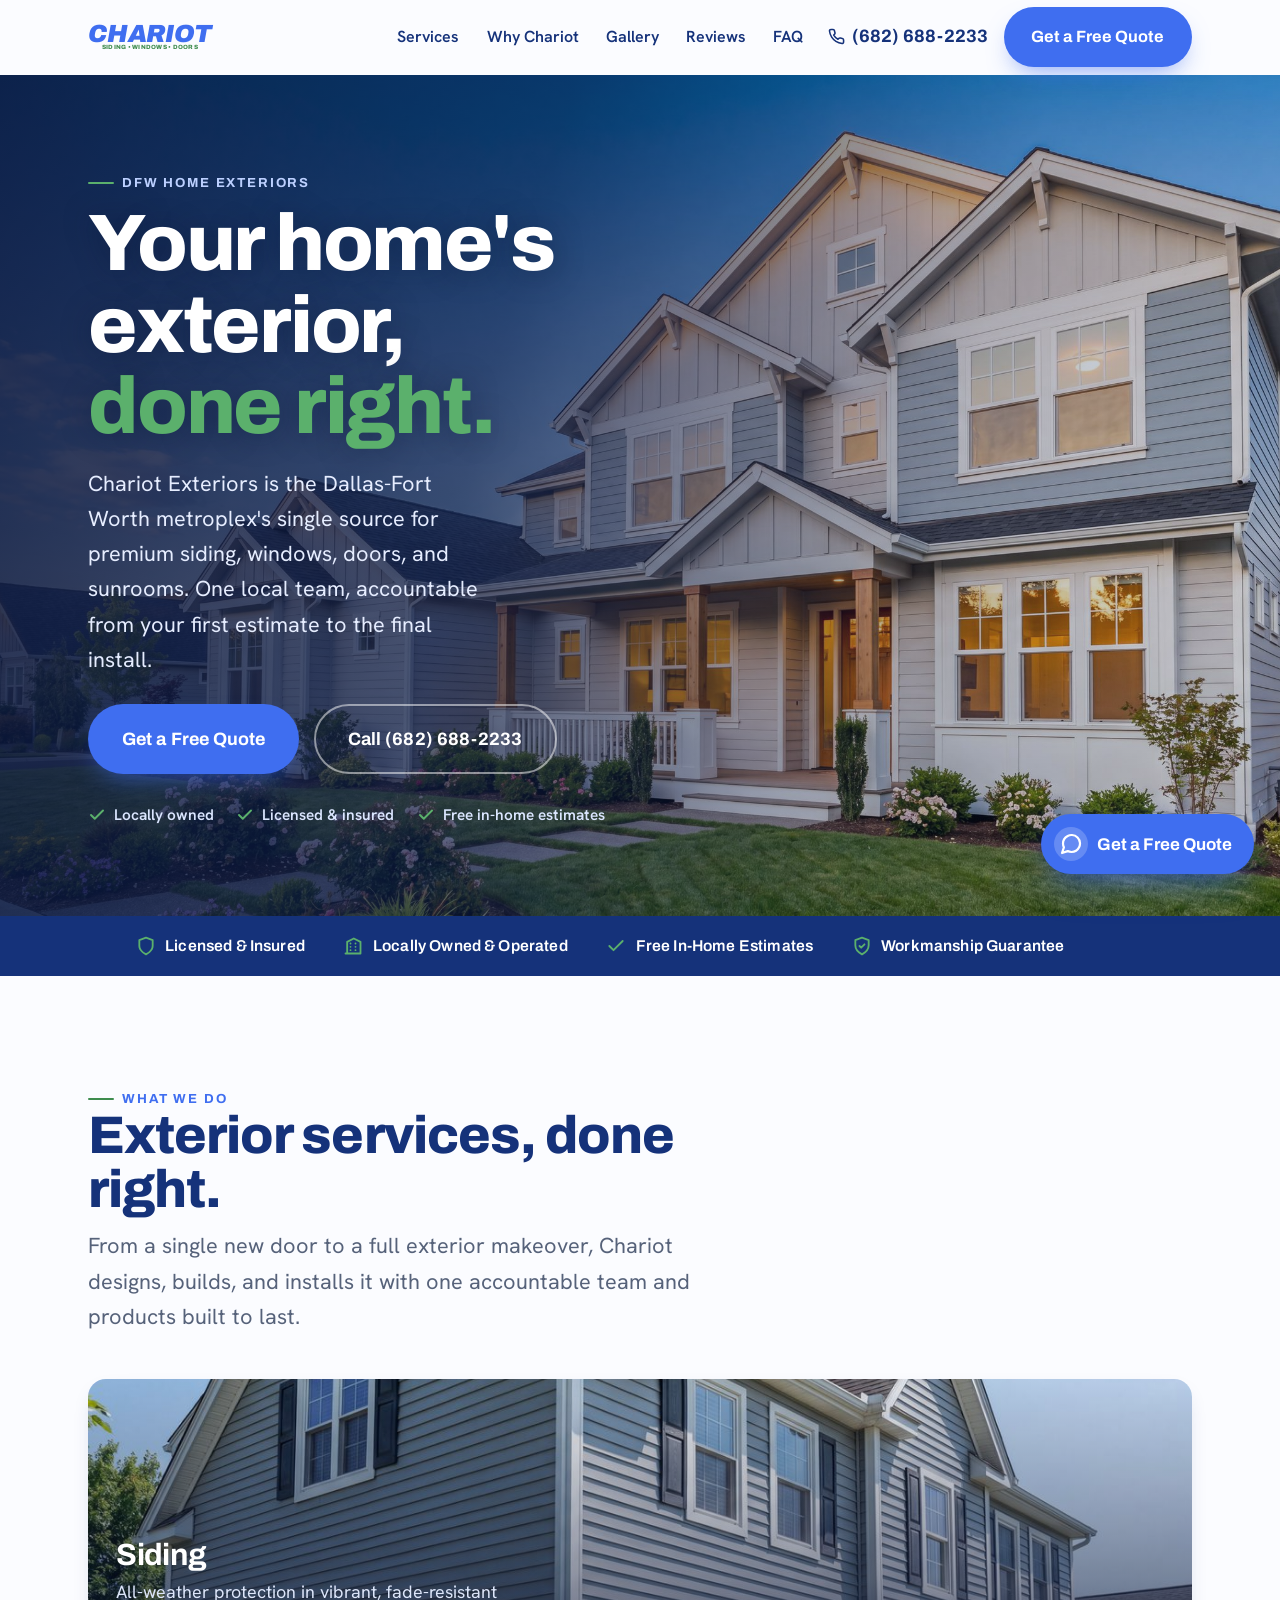
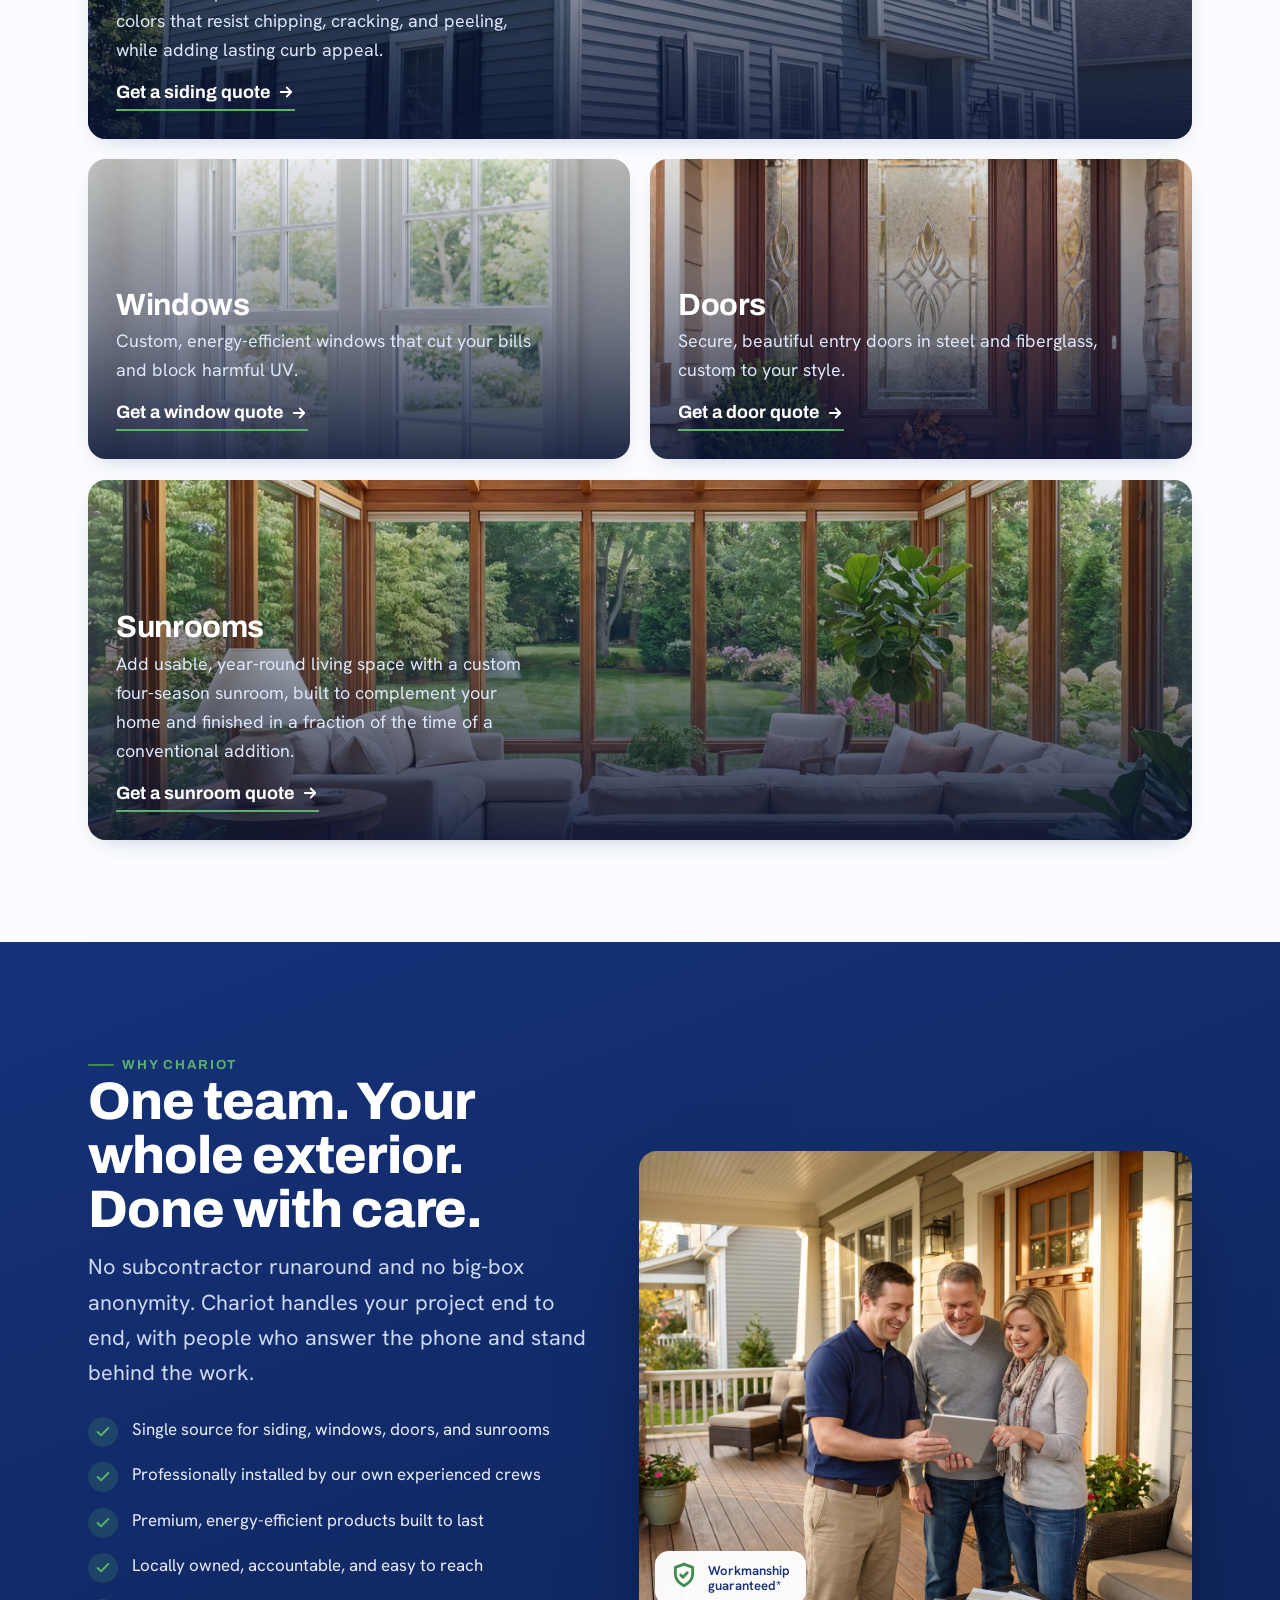
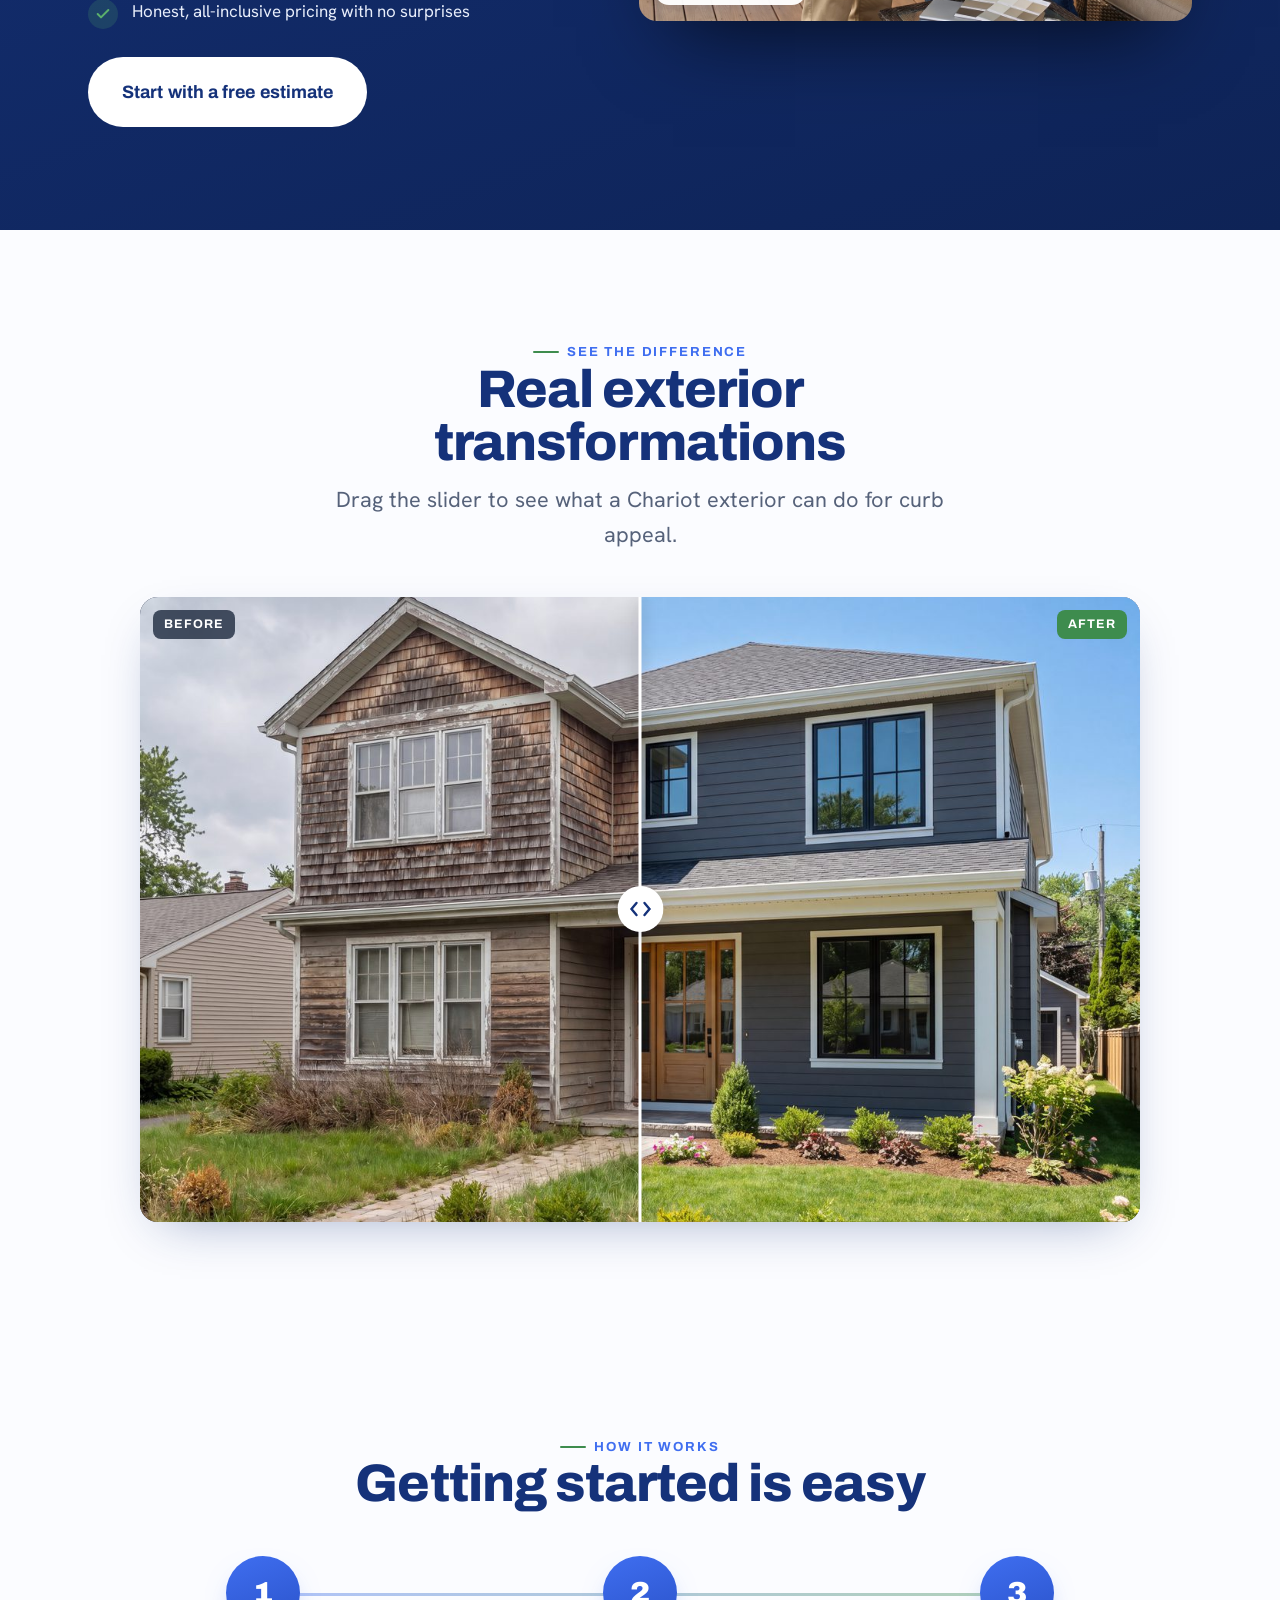
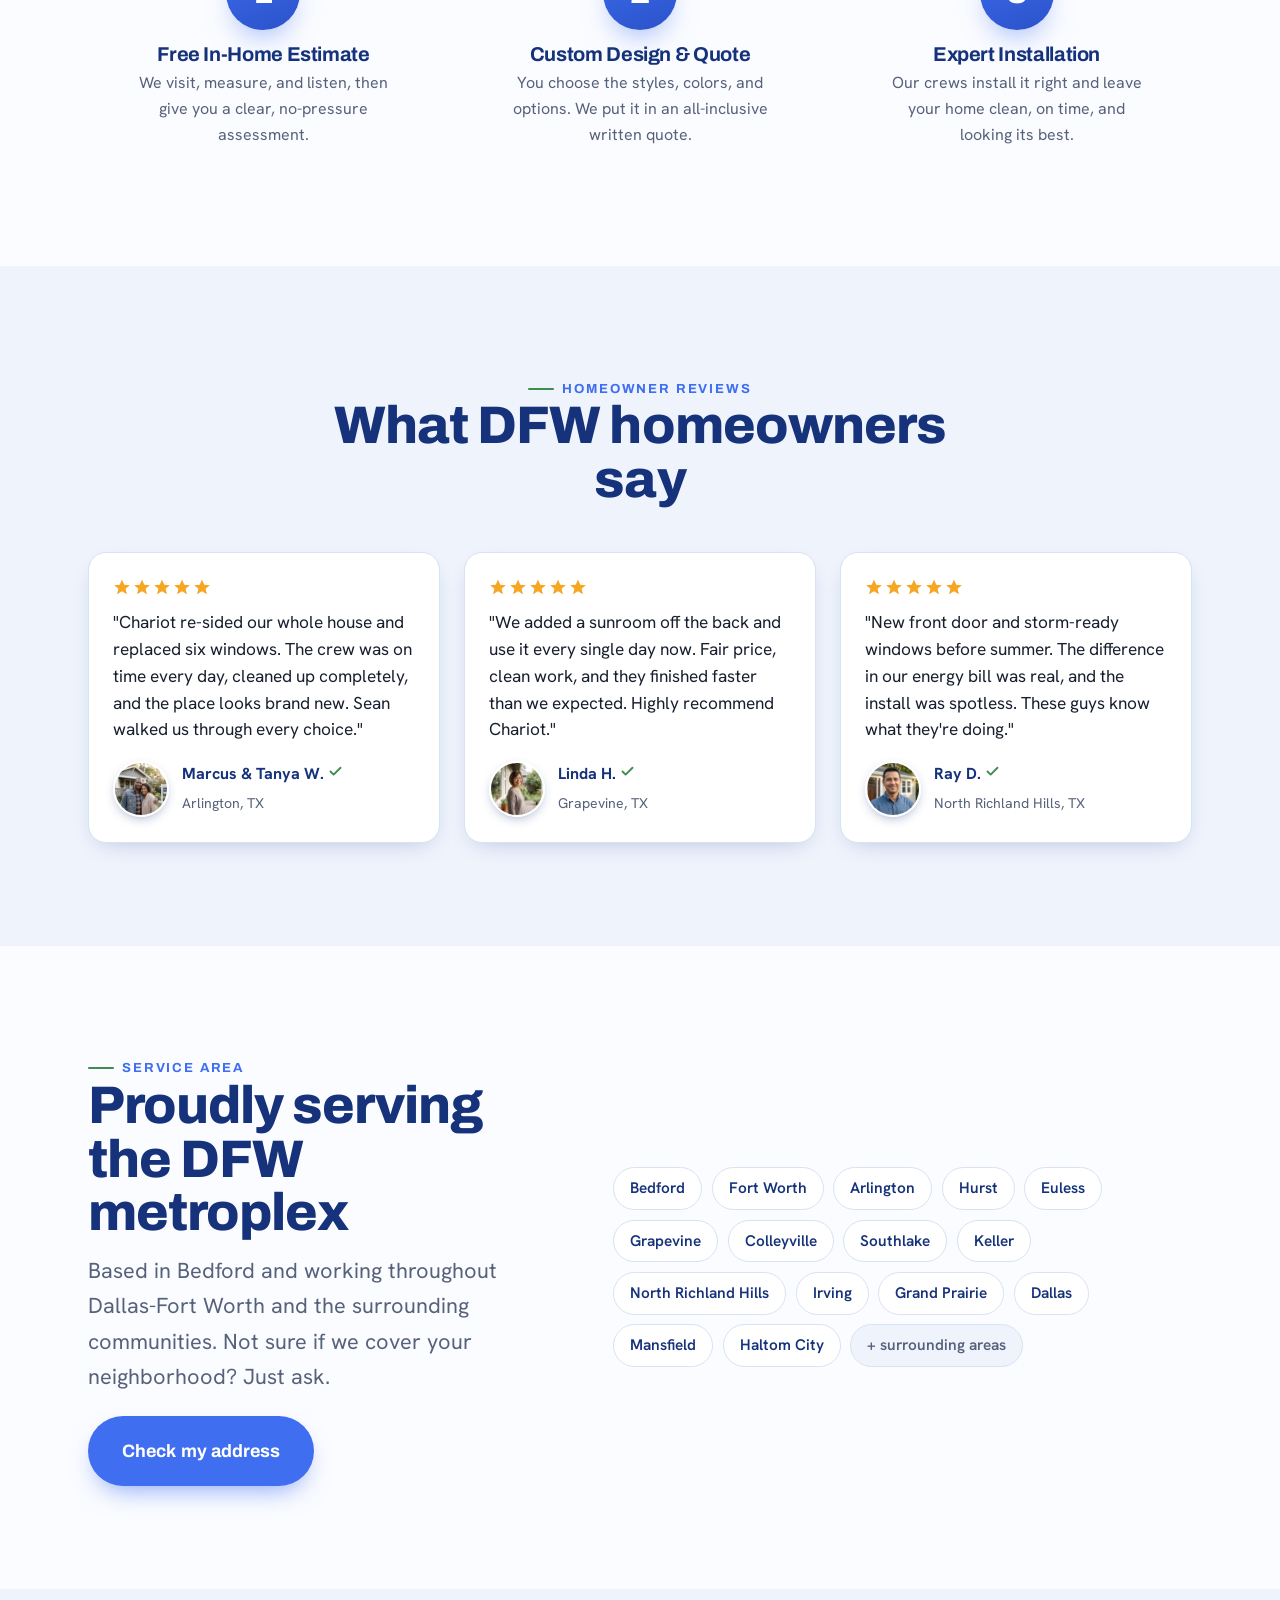
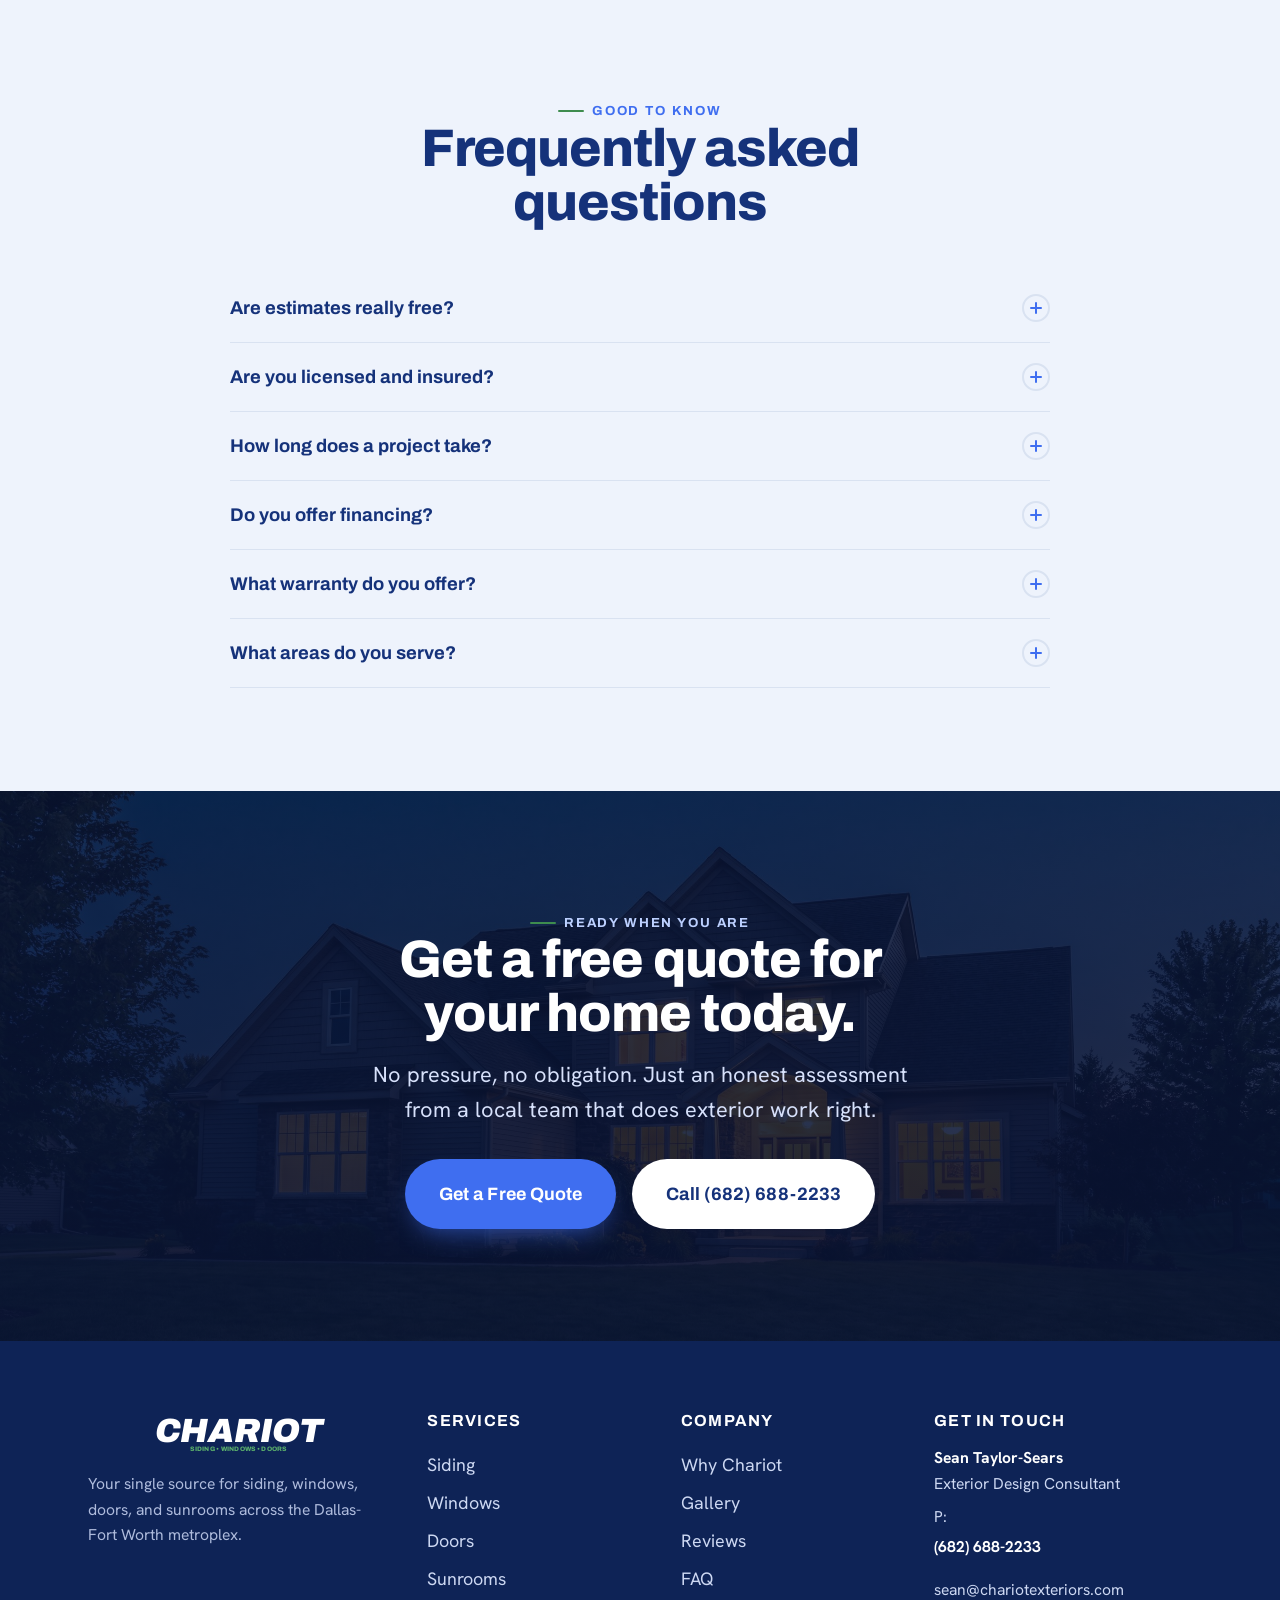
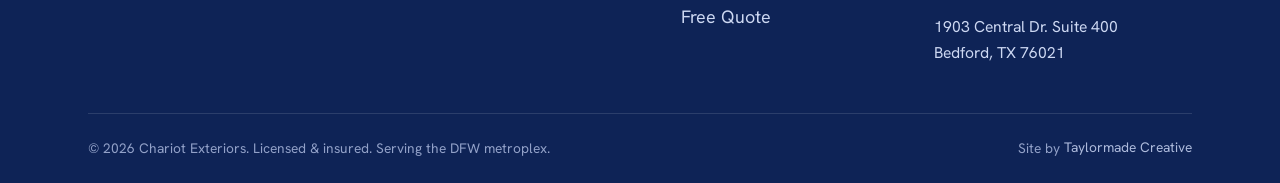
==== commit f24e5c6a: "Real testimonial photos, social OG card, and floating chat-style quote widget - Testimonials: real h" ====
--- a/index.html
+++ b/index.html
@@ -5,10 +5,18 @@
 <meta name="viewport" content="width=device-width, initial-scale=1">
 <title>Chariot Exteriors | Siding, Windows, Doors & Sunrooms in DFW</title>
 <meta name="description" content="Chariot Exteriors is your single source for siding, windows, doors, and sunrooms across the Dallas-Fort Worth metroplex. Locally owned, professionally installed. Get a free in-home estimate.">
-<meta property="og:title" content="Chariot Exteriors | DFW Siding, Windows, Doors & Sunrooms">
-<meta property="og:description" content="Locally owned home-exterior pros serving the DFW metroplex. Free in-home estimates.">
+<meta property="og:title" content="Get a Free Quote | Chariot Exteriors - DFW Siding, Windows, Doors & Sunrooms">
+<meta property="og:description" content="Locally owned DFW home-exterior pros. Siding, windows, doors & sunrooms, professionally installed. Get a free in-home estimate, no obligation.">
 <meta property="og:type" content="website">
-<meta property="og:image" content="images/hero.jpg">
+<meta property="og:url" content="https://taylormadecreative.github.io/chariot-exteriors/">
+<meta property="og:image" content="https://taylormadecreative.github.io/chariot-exteriors/images/og.jpg">
+<meta property="og:image:width" content="1200">
+<meta property="og:image:height" content="630">
+<meta property="og:image:alt" content="Chariot Exteriors - Get a Free Quote. DFW siding, windows, doors and sunrooms.">
+<meta name="twitter:card" content="summary_large_image">
+<meta name="twitter:title" content="Get a Free Quote | Chariot Exteriors">
+<meta name="twitter:description" content="DFW siding, windows, doors & sunrooms, professionally installed. Free in-home estimate, no obligation.">
+<meta name="twitter:image" content="https://taylormadecreative.github.io/chariot-exteriors/images/og.jpg">
 <link rel="preconnect" href="https://fonts.googleapis.com">
 <link rel="preconnect" href="https://fonts.gstatic.com" crossorigin>
 <link href="https://fonts.googleapis.com/css2?family=Archivo:ital,wght@0,400;0,600;0,700;0,800;0,900;1,800;1,900&family=Hanken+Grotesk:wght@400;500;600;700&display=swap" rel="stylesheet">
@@ -72,27 +80,6 @@
         <li><svg width="18" height="18" viewBox="0 0 24 24" fill="none" stroke="currentColor" stroke-width="2.6" stroke-linecap="round" stroke-linejoin="round"><path d="M20 6 9 17l-5-5"/></svg>Free in-home estimates</li>
       </ul>
     </div>
-
-    <form class="quote-card" id="quote" action="https://formsubmit.co/ajax/sean@chariotexteriors.com" method="POST" novalidate>
-      <h2>Get a Free Quote</h2>
-      <p class="sub">Tell us about your project. We'll reach out to schedule your free in-home estimate.</p>
-      <input type="hidden" name="_subject" value="New Chariot Exteriors quote request">
-      <input type="hidden" name="_template" value="table">
-      <input type="hidden" name="_captcha" value="false">
-      <input type="text" name="_honey" class="hp" tabindex="-1" autocomplete="off" aria-hidden="true">
-      <div class="field"><label for="name">Full name</label><input id="name" name="Name" type="text" required autocomplete="name" placeholder="Jane Homeowner"></div>
-      <div class="field"><label for="phone">Phone</label><input id="phone" name="Phone" type="tel" required autocomplete="tel" placeholder="(682) 555-0123"></div>
-      <div class="field"><label for="email">Email</label><input id="email" name="Email" type="email" autocomplete="email" placeholder="you@email.com"></div>
-      <div class="field"><label for="service">I'm interested in</label>
-        <select id="service" name="Service">
-          <option>Siding</option><option>Windows</option><option>Doors</option><option>Sunrooms</option><option>More than one</option><option>Not sure yet</option>
-        </select>
-      </div>
-      <div class="field"><label for="msg">Project details <span style="color:var(--muted);font-weight:400">(optional)</span></label><textarea id="msg" name="Details" placeholder="A little about what you have in mind..."></textarea></div>
-      <button type="submit" class="btn btn-primary btn-lg">Get My Free Quote</button>
-      <p class="fineprint">No obligation. We respect your privacy and never share your info.</p>
-      <div id="formStatus" role="status" aria-live="polite"></div>
-    </form>
   </div>
 </section>
 
@@ -120,7 +107,7 @@
         <div class="body">
           <h3>Siding</h3>
           <p>All-weather protection in vibrant, fade-resistant colors that resist chipping, cracking, and peeling, while adding lasting curb appeal.</p>
-          <a href="#quote" class="more">Get a siding quote
+          <a href="#quote" data-service="Siding" class="more">Get a siding quote
             <svg width="18" height="18" viewBox="0 0 24 24" fill="none" stroke="currentColor" stroke-width="2.4" stroke-linecap="round" stroke-linejoin="round"><path d="M5 12h14M13 6l6 6-6 6"/></svg></a>
         </div>
       </article>
@@ -129,7 +116,7 @@
         <div class="body">
           <h3>Windows</h3>
           <p>Custom, energy-efficient windows that cut your bills and block harmful UV.</p>
-          <a href="#quote" class="more">Get a window quote
+          <a href="#quote" data-service="Windows" class="more">Get a window quote
             <svg width="18" height="18" viewBox="0 0 24 24" fill="none" stroke="currentColor" stroke-width="2.4" stroke-linecap="round" stroke-linejoin="round"><path d="M5 12h14M13 6l6 6-6 6"/></svg></a>
         </div>
       </article>
@@ -138,7 +125,7 @@
         <div class="body">
           <h3>Doors</h3>
           <p>Secure, beautiful entry doors in steel and fiberglass, custom to your style.</p>
-          <a href="#quote" class="more">Get a door quote
+          <a href="#quote" data-service="Doors" class="more">Get a door quote
             <svg width="18" height="18" viewBox="0 0 24 24" fill="none" stroke="currentColor" stroke-width="2.4" stroke-linecap="round" stroke-linejoin="round"><path d="M5 12h14M13 6l6 6-6 6"/></svg></a>
         </div>
       </article>
@@ -147,7 +134,7 @@
         <div class="body">
           <h3>Sunrooms</h3>
           <p>Add usable, year-round living space with a custom four-season sunroom, built to complement your home and finished in a fraction of the time of a conventional addition.</p>
-          <a href="#quote" class="more">Get a sunroom quote
+          <a href="#quote" data-service="Sunrooms" class="more">Get a sunroom quote
             <svg width="18" height="18" viewBox="0 0 24 24" fill="none" stroke="currentColor" stroke-width="2.4" stroke-linecap="round" stroke-linejoin="round"><path d="M5 12h14M13 6l6 6-6 6"/></svg></a>
         </div>
       </article>
@@ -230,21 +217,21 @@
           <svg width="18" height="18" viewBox="0 0 24 24" fill="#F5A623"><path d="m12 2 3 6.9 7.5.6-5.7 4.9 1.8 7.3L12 17.8 5.4 21.7l1.8-7.3L1.5 9.5 9 8.9z"/></svg><svg width="18" height="18" viewBox="0 0 24 24" fill="#F5A623"><path d="m12 2 3 6.9 7.5.6-5.7 4.9 1.8 7.3L12 17.8 5.4 21.7l1.8-7.3L1.5 9.5 9 8.9z"/></svg><svg width="18" height="18" viewBox="0 0 24 24" fill="#F5A623"><path d="m12 2 3 6.9 7.5.6-5.7 4.9 1.8 7.3L12 17.8 5.4 21.7l1.8-7.3L1.5 9.5 9 8.9z"/></svg><svg width="18" height="18" viewBox="0 0 24 24" fill="#F5A623"><path d="m12 2 3 6.9 7.5.6-5.7 4.9 1.8 7.3L12 17.8 5.4 21.7l1.8-7.3L1.5 9.5 9 8.9z"/></svg><svg width="18" height="18" viewBox="0 0 24 24" fill="#F5A623"><path d="m12 2 3 6.9 7.5.6-5.7 4.9 1.8 7.3L12 17.8 5.4 21.7l1.8-7.3L1.5 9.5 9 8.9z"/></svg>
         </div>
         <blockquote>"Chariot re-sided our whole house and replaced six windows. The crew was on time every day, cleaned up completely, and the place looks brand new. Sean walked us through every choice."</blockquote>
-        <div class="who"><span class="av">MW</span><div><b>Marcus &amp; Tanya W.</b><span>Arlington, TX</span></div></div>
+        <div class="who"><img class="av" src="images/portrait-couple.jpg" alt="Marcus and Tanya, Chariot customers in Arlington" loading="lazy"><div><b>Marcus &amp; Tanya W. <svg class="vrf" width="15" height="15" viewBox="0 0 24 24" fill="none" stroke="currentColor" stroke-width="3" stroke-linecap="round" stroke-linejoin="round"><title>Verified homeowner</title><path d="M20 6 9 17l-5-5"/></svg></b><span>Arlington, TX</span></div></div>
       </article>
       <article class="review reveal d1">
         <div class="stars" aria-label="5 out of 5 stars">
           <svg width="18" height="18" viewBox="0 0 24 24" fill="#F5A623"><path d="m12 2 3 6.9 7.5.6-5.7 4.9 1.8 7.3L12 17.8 5.4 21.7l1.8-7.3L1.5 9.5 9 8.9z"/></svg><svg width="18" height="18" viewBox="0 0 24 24" fill="#F5A623"><path d="m12 2 3 6.9 7.5.6-5.7 4.9 1.8 7.3L12 17.8 5.4 21.7l1.8-7.3L1.5 9.5 9 8.9z"/></svg><svg width="18" height="18" viewBox="0 0 24 24" fill="#F5A623"><path d="m12 2 3 6.9 7.5.6-5.7 4.9 1.8 7.3L12 17.8 5.4 21.7l1.8-7.3L1.5 9.5 9 8.9z"/></svg><svg width="18" height="18" viewBox="0 0 24 24" fill="#F5A623"><path d="m12 2 3 6.9 7.5.6-5.7 4.9 1.8 7.3L12 17.8 5.4 21.7l1.8-7.3L1.5 9.5 9 8.9z"/></svg><svg width="18" height="18" viewBox="0 0 24 24" fill="#F5A623"><path d="m12 2 3 6.9 7.5.6-5.7 4.9 1.8 7.3L12 17.8 5.4 21.7l1.8-7.3L1.5 9.5 9 8.9z"/></svg>
         </div>
         <blockquote>"We added a sunroom off the back and use it every single day now. Fair price, clean work, and they finished faster than we expected. Highly recommend Chariot."</blockquote>
-        <div class="who"><span class="av">LH</span><div><b>Linda H.</b><span>Grapevine, TX</span></div></div>
+        <div class="who"><img class="av" src="images/portrait-linda.jpg" alt="Linda, a Chariot customer in Grapevine" loading="lazy"><div><b>Linda H. <svg class="vrf" width="15" height="15" viewBox="0 0 24 24" fill="none" stroke="currentColor" stroke-width="3" stroke-linecap="round" stroke-linejoin="round"><title>Verified homeowner</title><path d="M20 6 9 17l-5-5"/></svg></b><span>Grapevine, TX</span></div></div>
       </article>
       <article class="review reveal d2">
         <div class="stars" aria-label="5 out of 5 stars">
           <svg width="18" height="18" viewBox="0 0 24 24" fill="#F5A623"><path d="m12 2 3 6.9 7.5.6-5.7 4.9 1.8 7.3L12 17.8 5.4 21.7l1.8-7.3L1.5 9.5 9 8.9z"/></svg><svg width="18" height="18" viewBox="0 0 24 24" fill="#F5A623"><path d="m12 2 3 6.9 7.5.6-5.7 4.9 1.8 7.3L12 17.8 5.4 21.7l1.8-7.3L1.5 9.5 9 8.9z"/></svg><svg width="18" height="18" viewBox="0 0 24 24" fill="#F5A623"><path d="m12 2 3 6.9 7.5.6-5.7 4.9 1.8 7.3L12 17.8 5.4 21.7l1.8-7.3L1.5 9.5 9 8.9z"/></svg><svg width="18" height="18" viewBox="0 0 24 24" fill="#F5A623"><path d="m12 2 3 6.9 7.5.6-5.7 4.9 1.8 7.3L12 17.8 5.4 21.7l1.8-7.3L1.5 9.5 9 8.9z"/></svg><svg width="18" height="18" viewBox="0 0 24 24" fill="#F5A623"><path d="m12 2 3 6.9 7.5.6-5.7 4.9 1.8 7.3L12 17.8 5.4 21.7l1.8-7.3L1.5 9.5 9 8.9z"/></svg>
         </div>
         <blockquote>"New front door and storm-ready windows before summer. The difference in our energy bill was real, and the install was spotless. These guys know what they're doing."</blockquote>
-        <div class="who"><span class="av">RD</span><div><b>Ray D.</b><span>North Richland Hills, TX</span></div></div>
+        <div class="who"><img class="av" src="images/portrait-ray.jpg" alt="Ray, a Chariot customer in North Richland Hills" loading="lazy"><div><b>Ray D. <svg class="vrf" width="15" height="15" viewBox="0 0 24 24" fill="none" stroke="currentColor" stroke-width="3" stroke-linecap="round" stroke-linejoin="round"><title>Verified homeowner</title><path d="M20 6 9 17l-5-5"/></svg></b><span>North Richland Hills, TX</span></div></div>
       </article>
     </div>
   </div>
@@ -349,6 +336,46 @@
   </div>
 </footer>
 
+<!-- ===================== FLOATING QUOTE WIDGET ===================== -->
+<button class="fab" id="quoteFab" aria-haspopup="dialog" aria-expanded="false" aria-controls="quotePanel">
+  <span class="fab-ic">
+    <svg width="24" height="24" viewBox="0 0 24 24" fill="none" stroke="currentColor" stroke-width="2.2" stroke-linecap="round" stroke-linejoin="round"><path d="M21 11.5a8.38 8.38 0 0 1-.9 3.8 8.5 8.5 0 0 1-7.6 4.7 8.38 8.38 0 0 1-3.8-.9L3 21l1.9-5.7a8.38 8.38 0 0 1-.9-3.8 8.5 8.5 0 0 1 4.7-7.6 8.38 8.38 0 0 1 3.8-.9h.5a8.48 8.48 0 0 1 8 8z"/></svg>
+  </span>
+  <span class="fab-label">Get a Free Quote</span>
+</button>
+
+<div class="quote-backdrop" id="quoteBackdrop" hidden></div>
+
+<div class="quote-widget" id="quotePanel" role="dialog" aria-modal="true" aria-labelledby="qwTitle" hidden>
+  <div class="qw-head">
+    <div class="qw-head-txt">
+      <strong id="qwTitle">Get a Free Quote</strong>
+      <span>Free in-home estimate. No obligation.</span>
+    </div>
+    <button class="qw-close" id="quoteClose" aria-label="Close quote form">
+      <svg width="20" height="20" viewBox="0 0 24 24" fill="none" stroke="currentColor" stroke-width="2.4" stroke-linecap="round"><path d="M6 6l12 12M18 6 6 18"/></svg>
+    </button>
+  </div>
+  <form class="qw-form" id="quoteForm" action="https://formsubmit.co/ajax/sean@chariotexteriors.com" method="POST" novalidate>
+    <input type="hidden" name="_subject" value="New Chariot Exteriors quote request">
+    <input type="hidden" name="_template" value="table">
+    <input type="hidden" name="_captcha" value="false">
+    <input type="text" name="_honey" class="hp" tabindex="-1" autocomplete="off" aria-hidden="true">
+    <div class="field"><label for="name">Full name</label><input id="name" name="Name" type="text" required autocomplete="name" placeholder="Jane Homeowner"></div>
+    <div class="field"><label for="phone">Phone</label><input id="phone" name="Phone" type="tel" required autocomplete="tel" placeholder="(682) 555-0123"></div>
+    <div class="field"><label for="email">Email</label><input id="email" name="Email" type="email" autocomplete="email" placeholder="you@email.com"></div>
+    <div class="field"><label for="service">I'm interested in</label>
+      <select id="service" name="Service">
+        <option>Siding</option><option>Windows</option><option>Doors</option><option>Sunrooms</option><option>More than one</option><option>Not sure yet</option>
+      </select>
+    </div>
+    <div class="field"><label for="msg">Project details <span style="color:var(--muted);font-weight:400">(optional)</span></label><textarea id="msg" name="Details" placeholder="A little about what you have in mind..."></textarea></div>
+    <button type="submit" class="btn btn-primary btn-lg">Get My Free Quote</button>
+    <p class="fineprint">No obligation. We respect your privacy and never share your info.</p>
+    <div id="formStatus" role="status" aria-live="polite"></div>
+  </form>
+</div>
+
 <script src="script.js"></script>
 </body>
 </html>
--- a/styles.css
+++ b/styles.css
@@ -103,9 +103,8 @@
 .hero-bg img{width:100%;height:100%;object-fit:cover;}
 .hero-bg::after{content:"";position:absolute;inset:0;
   background:linear-gradient(105deg,rgba(10,24,62,.9) 0%,rgba(12,28,70,.72) 38%,rgba(12,28,70,.28) 70%,rgba(12,28,70,.12) 100%);}
-.hero-grid{display:grid;grid-template-columns:1.15fr .85fr;gap:clamp(1.5rem,4vw,3.5rem);
-  align-items:center;padding-block:clamp(3rem,7vw,5.5rem);min-height:min(86vh,760px);}
-.hero-grid>*{min-width:0;}
+.hero-grid{display:flex;align-items:center;padding-block:clamp(3rem,7vw,5.5rem);min-height:min(82vh,720px);}
+.hero-copy{max-width:660px;min-width:0;}
 .hero-copy .kicker{color:#bcd0ff;}
 .hero-copy .kicker::before{background:var(--green-lt);}
 .hero h1{color:#fff;margin:.6rem 0 1.1rem;text-shadow:0 2px 30px rgba(8,18,46,.35);
@@ -215,8 +214,10 @@
 .stars svg{color:#F5A623;}
 .review blockquote{margin:0 0 1.1rem;font-size:1.08rem;line-height:1.55;color:var(--ink);}
 .review .who{display:flex;align-items:center;gap:.8rem;margin-top:auto;}
-.review .av{width:44px;height:44px;border-radius:50%;background:linear-gradient(160deg,var(--blue),var(--navy));color:#fff;
-  font-family:var(--display);font-weight:800;display:flex;align-items:center;justify-content:center;font-size:1.05rem;}
+.review .av{width:56px;height:56px;border-radius:50%;object-fit:cover;flex:none;border:2px solid #fff;
+  box-shadow:0 4px 12px -4px rgba(21,50,122,.45);}
+.review .who b{display:inline-flex;align-items:center;gap:6px;}
+.review .who .vrf{color:var(--green);flex:none;}
 .review .who b{display:block;color:var(--navy);font-size:1rem;}
 .review .who span{color:var(--muted);font-size:.88rem;}
 
@@ -306,8 +307,50 @@
 .mobile-menu .btn{width:100%;margin-top:1rem;}
 .mobile-menu .mphone{display:flex;align-items:center;gap:.5rem;justify-content:center;margin-top:.8rem;font-weight:700;color:var(--blue-ink);font-family:var(--display);}
 
+/* ===================== FLOATING QUOTE WIDGET ===================== */
+.fab{position:fixed;right:clamp(14px,3vw,26px);bottom:clamp(14px,3vw,26px);z-index:85;
+  display:inline-flex;align-items:center;gap:.6rem;padding:.8rem 1.35rem .8rem .8rem;
+  background:var(--blue);color:#fff;border:none;border-radius:999px;cursor:pointer;
+  font-family:var(--display);font-weight:700;font-size:1.06rem;
+  box-shadow:0 16px 36px -10px rgba(63,110,240,.72),0 4px 12px -4px rgba(8,18,46,.32);
+  transition:transform .18s var(--ease),box-shadow .25s var(--ease),background .2s,opacity .22s var(--ease);}
+.fab:hover{background:var(--blue-ink);transform:translateY(-2px);}
+.fab:active{transform:scale(.97);}
+.fab-ic{display:inline-flex;align-items:center;justify-content:center;width:34px;height:34px;border-radius:50%;background:rgba(255,255,255,.2);}
+.fab-ic svg{animation:fab-pulse 2.6s var(--ease) infinite;}
+@keyframes fab-pulse{0%,100%{transform:scale(1)}50%{transform:scale(1.14)}}
+.fab.hide{transform:scale(.55) translateY(12px);opacity:0;pointer-events:none;}
+
+.quote-backdrop{position:fixed;inset:0;z-index:84;background:rgba(8,18,46,.5);opacity:0;
+  transition:opacity .28s var(--ease);}
+.quote-backdrop.show{opacity:1;}
+
+.quote-widget{position:fixed;right:clamp(12px,3vw,26px);bottom:clamp(12px,3vw,26px);z-index:86;
+  width:min(392px,calc(100vw - 24px));max-height:min(648px,calc(100dvh - 80px));overflow-y:auto;
+  background:var(--paper);border-radius:22px;box-shadow:0 44px 100px -26px rgba(8,18,46,.66);
+  transform-origin:bottom right;transform:scale(.9) translateY(16px);opacity:0;
+  transition:transform .32s var(--ease),opacity .26s var(--ease);overscroll-behavior:contain;}
+.quote-widget.open{transform:none;opacity:1;}
+.qw-head{position:sticky;top:0;display:flex;align-items:center;justify-content:space-between;gap:1rem;
+  padding:1.05rem 1.2rem;background:linear-gradient(155deg,var(--navy),var(--navy-deep));color:#fff;}
+.qw-head-txt strong{font-family:var(--display);font-weight:800;font-size:1.32rem;display:block;line-height:1.05;}
+.qw-head-txt span{font-size:.85rem;color:#cdd8f2;}
+.qw-close{flex:none;width:38px;height:38px;border-radius:50%;border:none;background:rgba(255,255,255,.16);color:#fff;
+  cursor:pointer;display:flex;align-items:center;justify-content:center;transition:background .2s,transform .15s var(--ease);}
+.qw-close:hover{background:rgba(255,255,255,.28);}
+.qw-close:active{transform:scale(.92);}
+.qw-form{padding:1.2rem;}
+.qw-form .btn{width:100%;}
+.qw-form .fineprint{font-size:.78rem;color:var(--muted);margin-top:.7rem;text-align:center;}
+@media(max-width:480px){
+  .fab .fab-label{font-size:.98rem;}
+  .quote-widget{max-height:min(648px,calc(100dvh - 70px));}
+}
+
 @media(prefers-reduced-motion:reduce){
   *{scroll-behavior:auto !important;}
   .reveal{opacity:1 !important;transform:none !important;}
   .tile img{transition:none;}
-}
+  .fab-ic svg{animation:none;}
+  .quote-widget{transition:opacity .2s ease;transform:none;}
+}
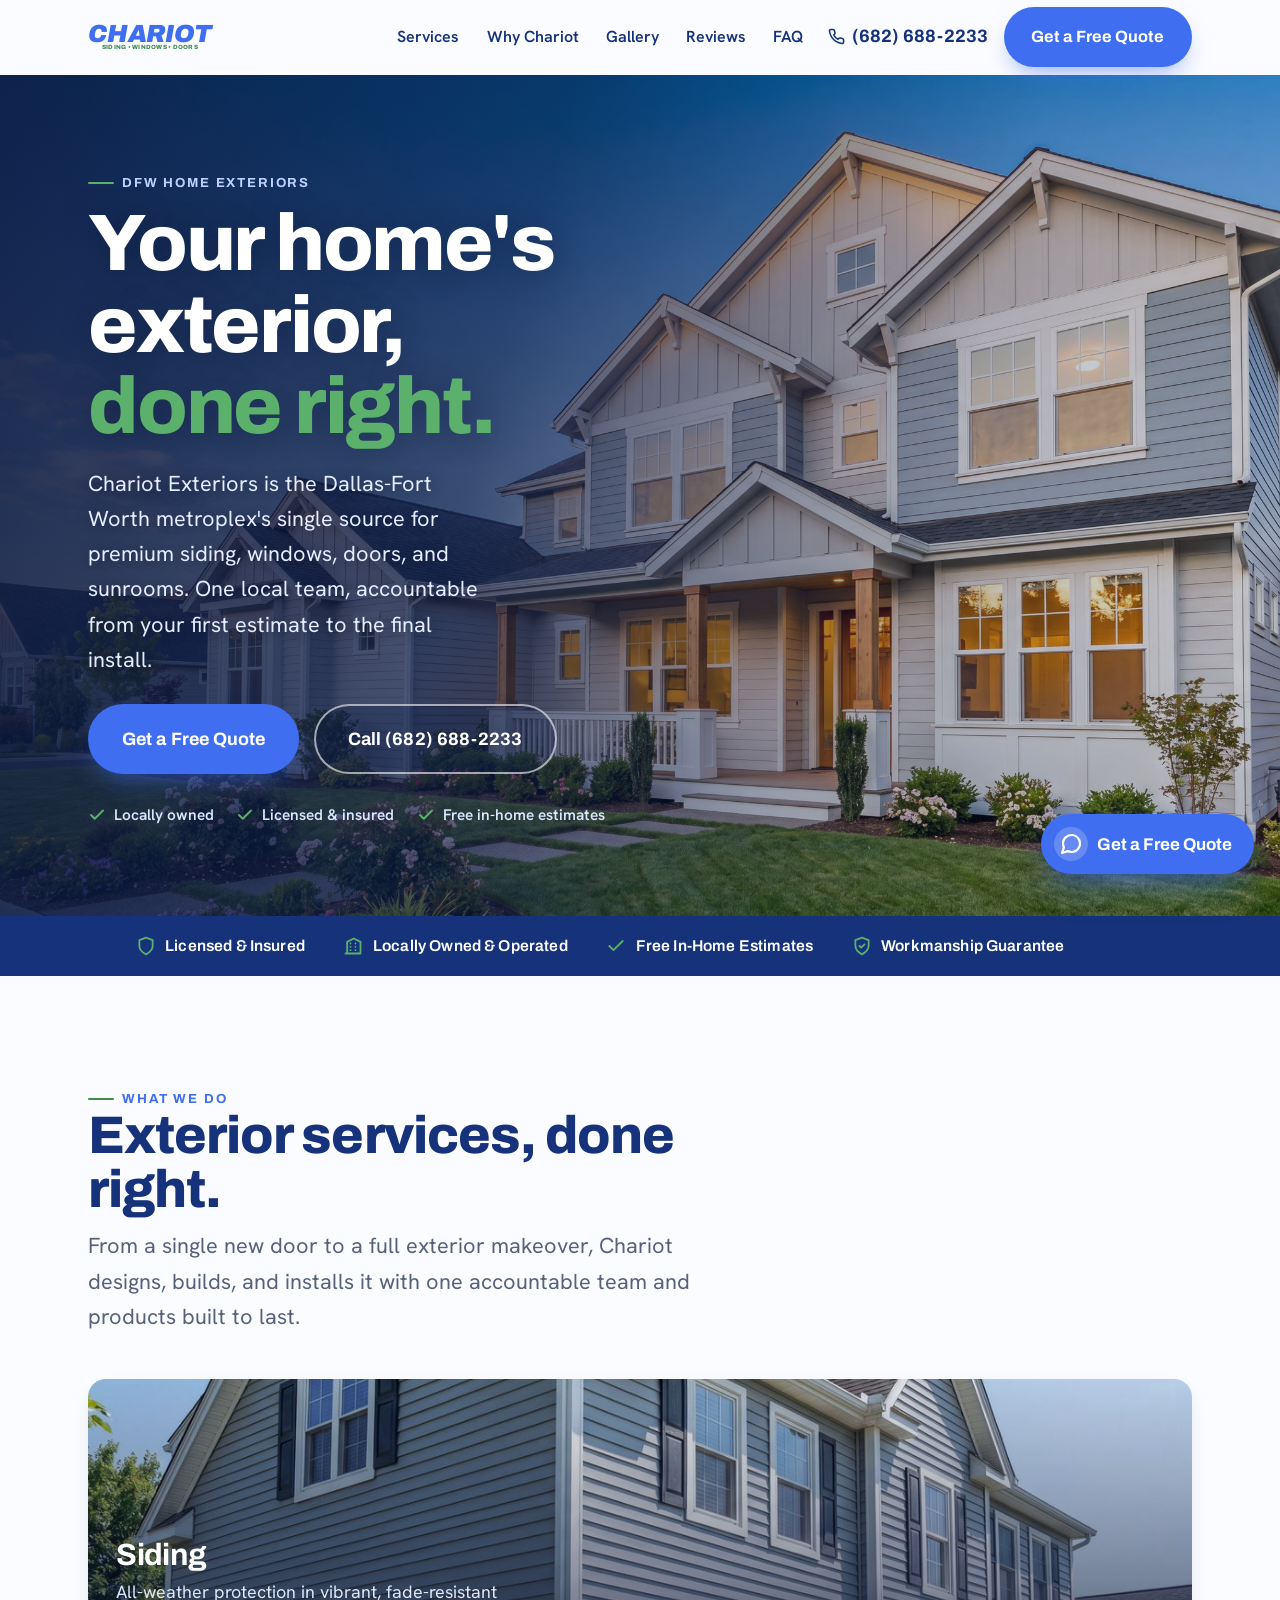
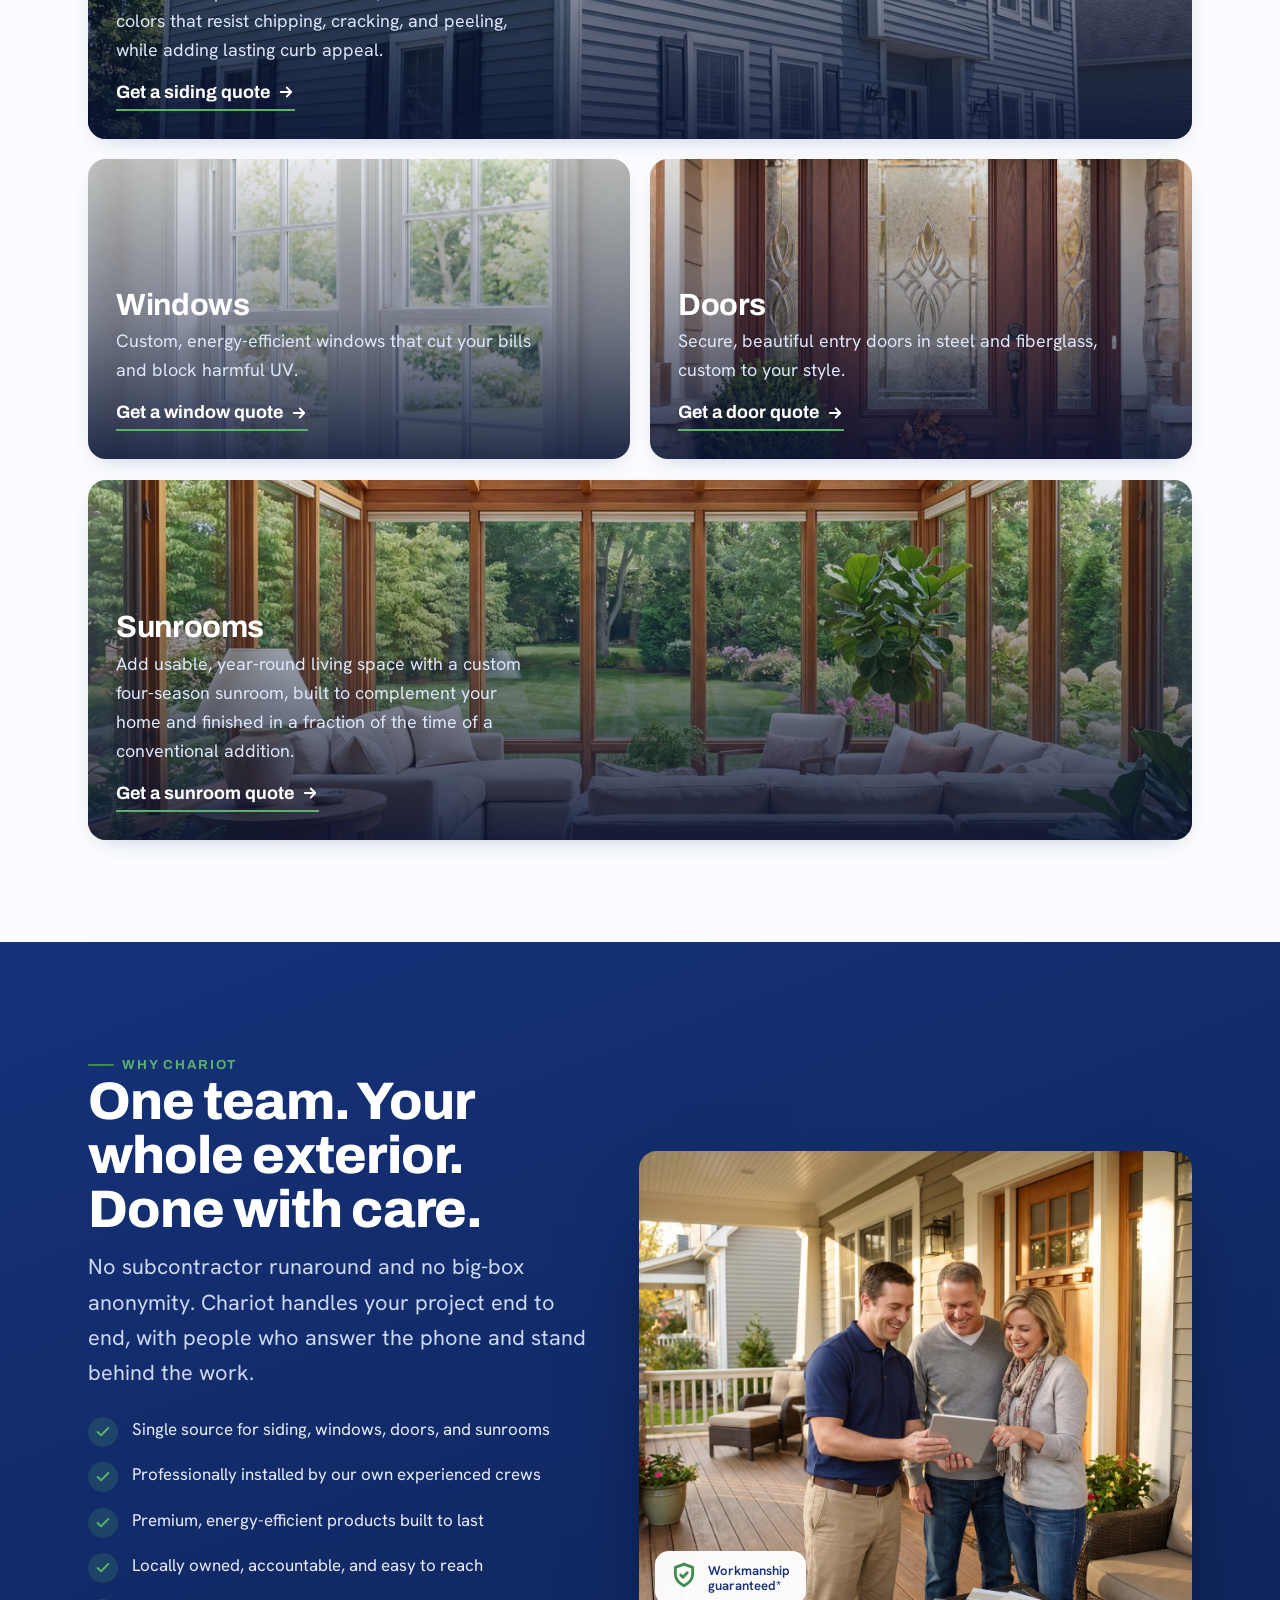
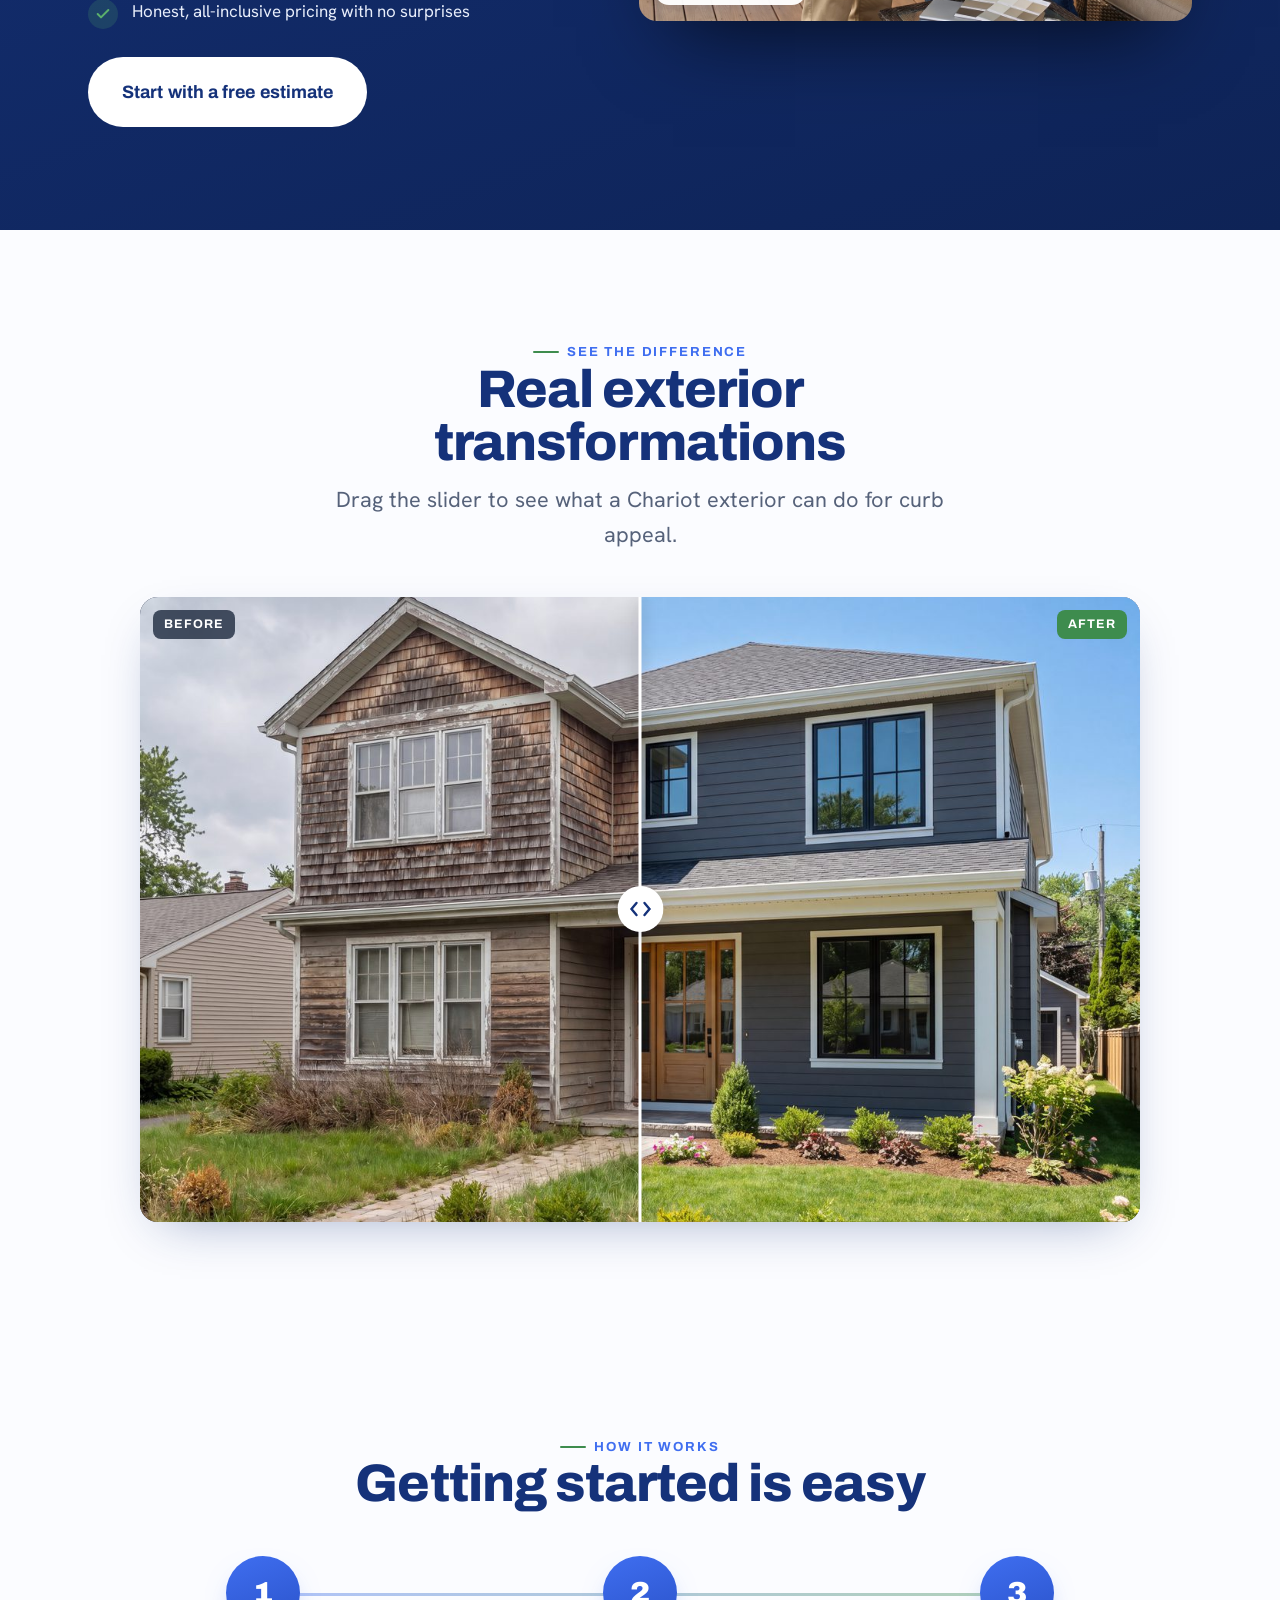
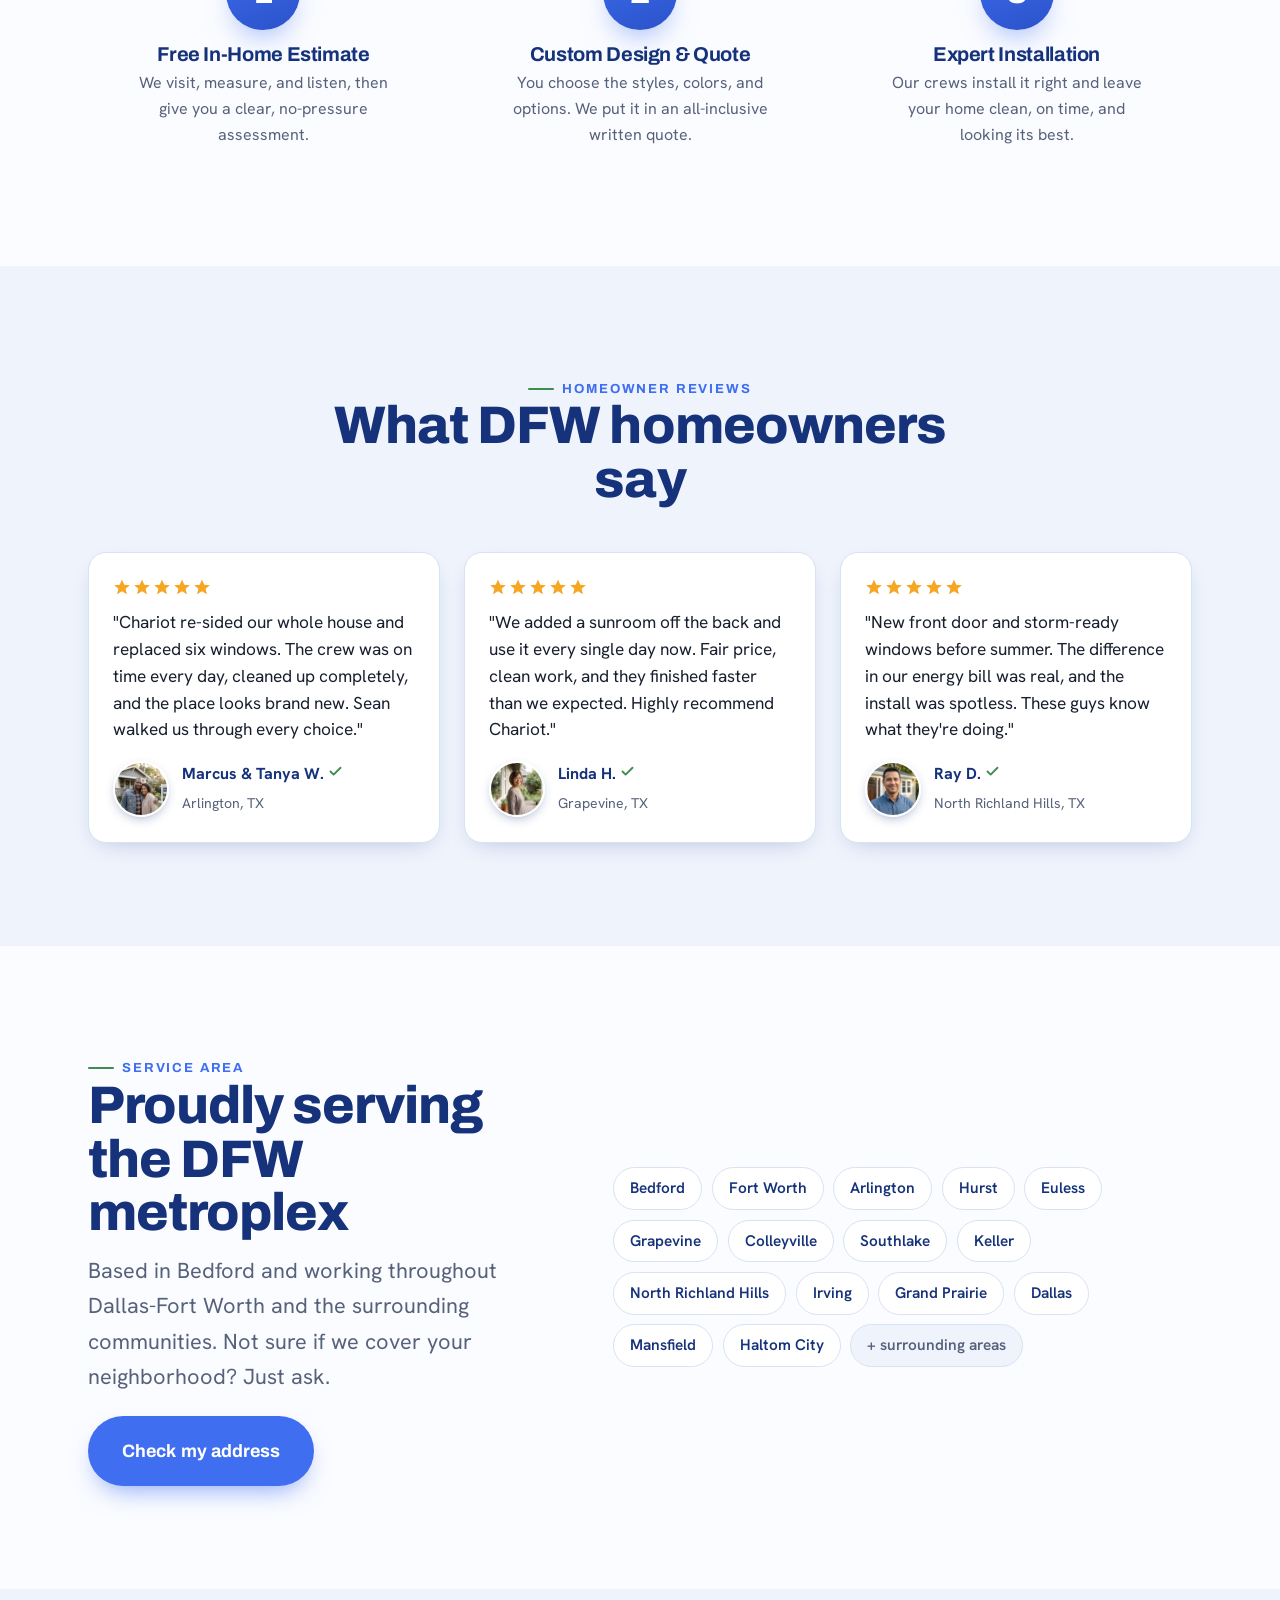
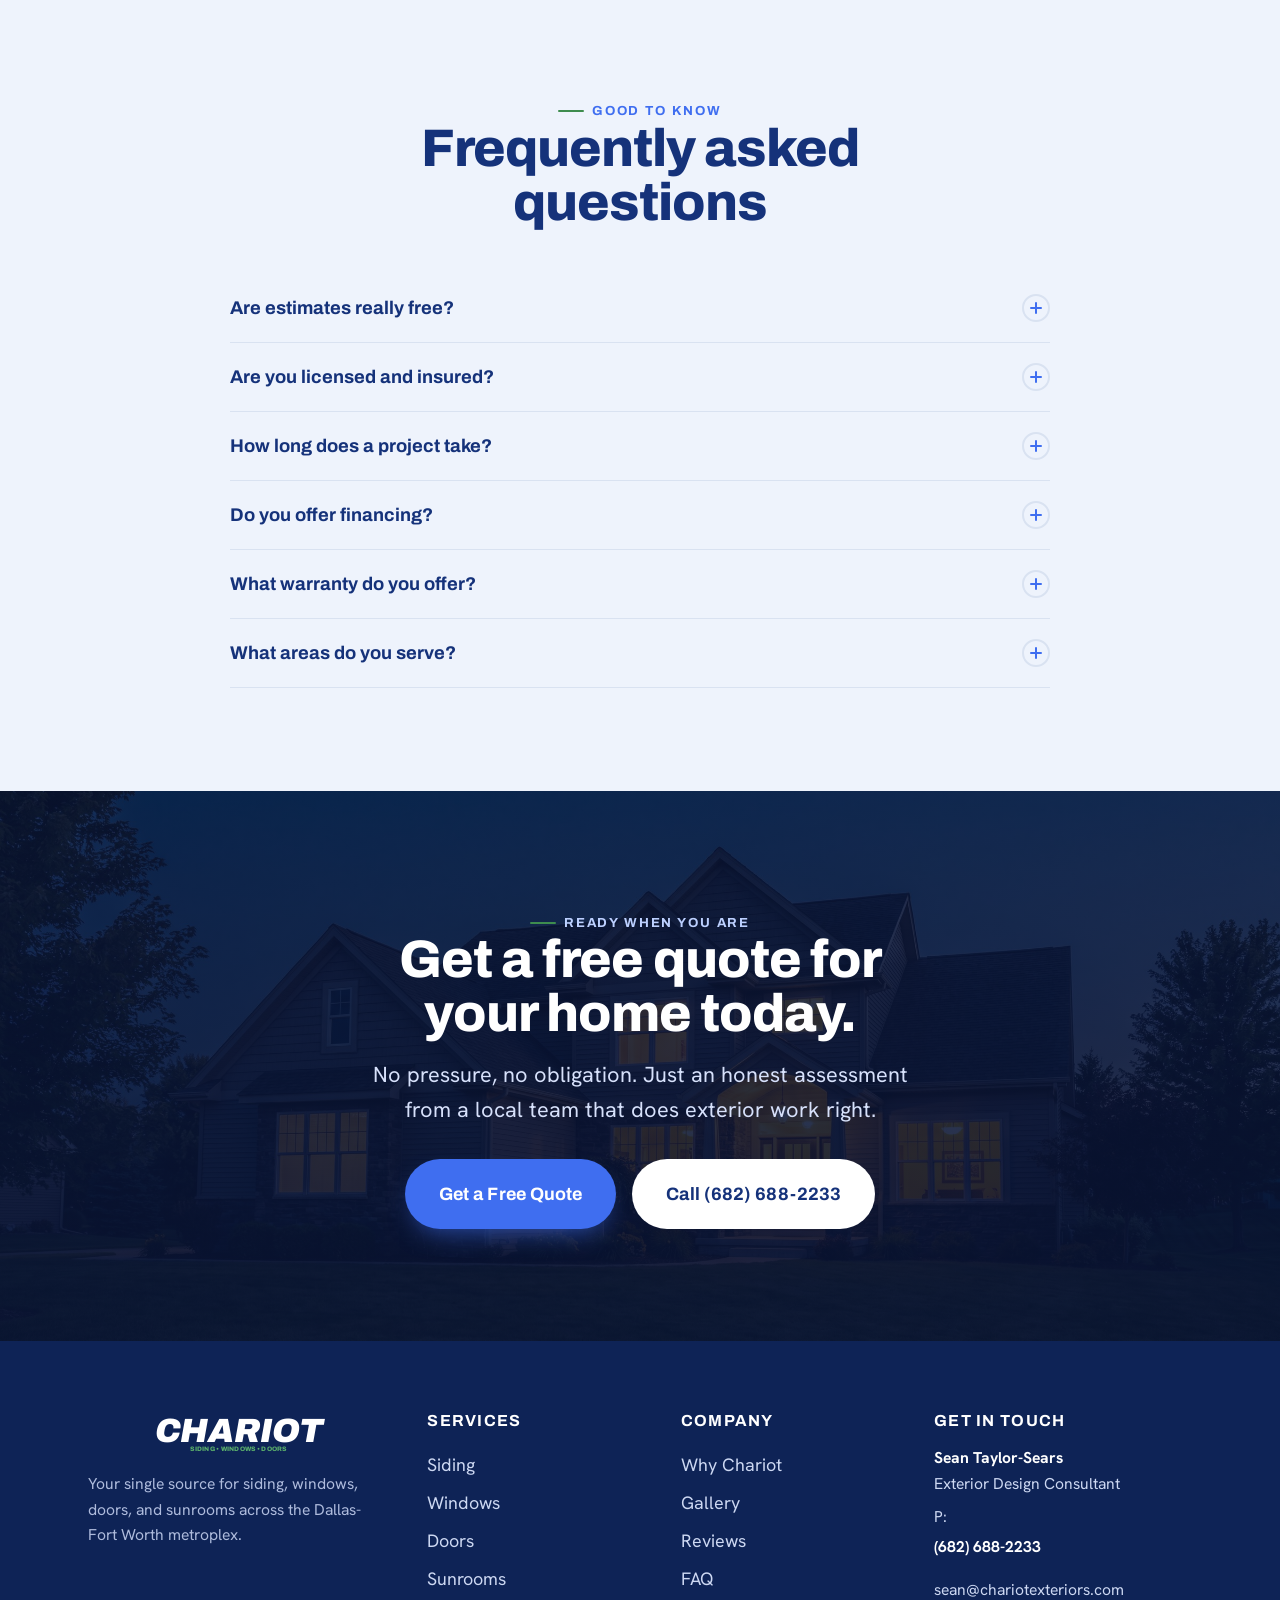
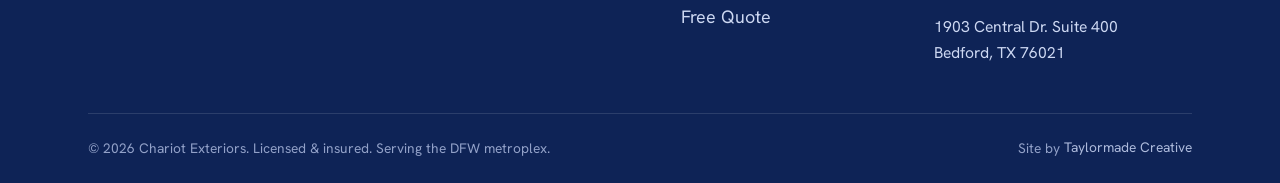
==== commit 68a1726a: "Polish: fix hero Call button white-on-white hover (new btn-outline-light variant), add focus-visible" ====
--- a/index.html
+++ b/index.html
@@ -72,7 +72,7 @@
       <p class="hero-sub">Chariot Exteriors is the Dallas-Fort Worth metroplex's single source for premium siding, windows, doors, and sunrooms. One local team, accountable from your first estimate to the final install.</p>
       <div class="hero-actions">
         <a href="#quote" class="btn btn-primary btn-lg">Get a Free Quote</a>
-        <a href="tel:+16826882233" class="btn btn-ghost btn-lg" style="color:#fff;border-color:rgba(255,255,255,.5)">Call (682) 688-2233</a>
+        <a href="tel:+16826882233" class="btn btn-outline-light btn-lg">Call (682) 688-2233</a>
       </div>
       <ul class="hero-trust">
         <li><svg width="18" height="18" viewBox="0 0 24 24" fill="none" stroke="currentColor" stroke-width="2.6" stroke-linecap="round" stroke-linejoin="round"><path d="M20 6 9 17l-5-5"/></svg>Locally owned</li>
--- a/styles.css
+++ b/styles.css
@@ -72,7 +72,13 @@
 .btn-on-dark:hover{background:var(--mist);transform:translateY(-1px);}
 .btn-green{background:var(--green);color:#fff;box-shadow:0 12px 26px -10px rgba(62,140,78,.6);}
 .btn-green:hover{background:var(--green-lt);transform:translateY(-1px);}
+/* secondary action sitting on a photo/dark hero — readable in every state (no white-on-white) */
+.btn-outline-light{background:rgba(12,28,70,.3);color:#fff;border-color:rgba(255,255,255,.6);}
+.btn-outline-light:hover{background:rgba(12,28,70,.46);border-color:#fff;color:#fff;transform:translateY(-1px);}
+.btn-outline-light:active{transform:scale(.97);}
 .btn-lg{padding:1.15rem 2rem;font-size:1.12rem;}
+.btn:focus-visible,.fab:focus-visible,.qw-close:focus-visible{outline:3px solid var(--green-lt);outline-offset:3px;}
+.nav-links a:focus-visible,.qa button:focus-visible,.footer a:focus-visible,.more:focus-visible{outline:2px solid var(--blue);outline-offset:3px;border-radius:3px;}
 
 /* ===================== HEADER ===================== */
 .site-header{position:sticky;top:0;z-index:60;background:rgba(251,252,255,.86);
@@ -111,26 +117,20 @@
   overflow-wrap:anywhere;text-wrap:balance;}
 .hero h1 span{display:block;}
 .hero h1 .hl{color:var(--green-lt);}
-.hero-sub{font-size:var(--lead);color:#e6edff;max-width:34ch;margin-bottom:1.7rem;}
+.hero-sub{font-size:var(--lead);color:#e6edff;max-width:34ch;margin-bottom:1.7rem;text-shadow:0 1px 14px rgba(8,18,46,.45);}
 .hero-actions{display:flex;flex-wrap:wrap;gap:.9rem;margin-bottom:1.8rem;}
 .hero-trust{display:flex;flex-wrap:wrap;gap:.5rem 1.4rem;}
 .hero-trust li{list-style:none;display:flex;align-items:center;gap:.5rem;font-weight:600;font-size:.96rem;color:#dbe6ff;}
 .hero-trust svg{flex:none;color:var(--green-lt);}
 ul.hero-trust{padding:0;margin:0;}
 
-/* quote form card */
-.quote-card{background:rgba(255,255,255,.97);color:var(--ink);border-radius:var(--radius);
-  padding:clamp(1.4rem,2.5vw,2rem);box-shadow:0 30px 70px -30px rgba(8,18,46,.7);border:1px solid rgba(255,255,255,.6);}
-.quote-card h2{font-size:1.6rem;color:var(--navy);}
-.quote-card .sub{color:var(--muted);font-size:.98rem;margin:.25rem 0 1.1rem;}
+/* quote form fields (shared by the floating widget) */
 .field{margin-bottom:.8rem;}
 .field label{display:block;font-weight:600;font-size:.86rem;color:var(--navy);margin-bottom:.32rem;}
 .field input,.field select,.field textarea{width:100%;font-family:var(--body);font-size:1.02rem;color:var(--ink);
   padding:.8rem .9rem;border:1.5px solid var(--line);border-radius:12px;background:#fff;transition:border-color .18s,box-shadow .18s;}
 .field input:focus,.field select:focus,.field textarea:focus{outline:none;border-color:var(--blue);box-shadow:0 0 0 4px rgba(63,110,240,.16);}
 .field textarea{resize:vertical;min-height:84px;}
-.quote-card .btn{width:100%;}
-.quote-card .fineprint{font-size:.78rem;color:var(--muted);margin-top:.7rem;text-align:center;}
 .hp{position:absolute;left:-9999px;}
 
 /* trust ribbon under hero */
@@ -152,7 +152,7 @@
 .tile img{position:absolute;inset:0;width:100%;height:100%;object-fit:cover;z-index:-2;transition:transform .7s var(--ease);}
 .tile::after{content:"";position:absolute;inset:0;z-index:-1;
   background:linear-gradient(to top,rgba(9,20,52,.88) 0%,rgba(9,20,52,.45) 45%,rgba(9,20,52,.08) 100%);}
-.tile:hover img{transform:scale(1.05);}
+@media(hover:hover){.tile:hover img{transform:scale(1.05);}}
 .tile .body{padding:clamp(1.2rem,2.2vw,1.8rem);}
 .tile h3{color:#fff;font-size:clamp(1.5rem,2.4vw,2rem);}
 .tile p{color:#dde6fa;margin:.4rem 0 .8rem;max-width:42ch;}
@@ -188,11 +188,6 @@
 .ba-handle{position:absolute;top:0;bottom:0;left:var(--pos,50%);width:3px;background:#fff;transform:translateX(-50%);pointer-events:none;box-shadow:0 0 16px rgba(0,0,0,.4);}
 .ba-handle::after{content:"";position:absolute;top:50%;left:50%;transform:translate(-50%,-50%);width:46px;height:46px;border-radius:50%;
   background:#fff;box-shadow:var(--shadow-sm);background-image:url("data:image/svg+xml,%3Csvg xmlns='http://www.w3.org/2000/svg' width='26' height='26' fill='none' stroke='%2315327A' stroke-width='2.4' stroke-linecap='round'%3E%3Cpath d='M9 7l-5 6 5 6M17 7l5 6-5 6'/%3E%3C/svg%3E");background-repeat:no-repeat;background-position:center;}
-.ba-side{display:flex;flex-direction:column;gap:clamp(1rem,2vw,1.6rem);}
-.ba-mini{position:relative;border-radius:var(--radius-sm);overflow:hidden;flex:1;min-height:150px;box-shadow:var(--shadow-sm);}
-.ba-mini img{width:100%;height:100%;object-fit:cover;}
-.ba-mini .lab{position:absolute;left:.6rem;bottom:.6rem;background:rgba(9,20,52,.82);color:#fff;font-family:var(--display);
-  font-weight:600;font-size:.74rem;letter-spacing:.06em;text-transform:uppercase;padding:.25rem .6rem;border-radius:7px;}
 
 /* ===================== PROCESS ===================== */
 .steps{display:grid;grid-template-columns:repeat(3,1fr);gap:clamp(1rem,2vw,1.6rem);position:relative;}
@@ -274,8 +269,6 @@
 
 /* ===================== RESPONSIVE ===================== */
 @media(max-width:920px){
-  .hero-grid{grid-template-columns:1fr;min-height:0;gap:2rem;}
-  .quote-card{order:2;}
   .why-grid,.area-grid,.ba-wrap{grid-template-columns:1fr;}
   .why-media{order:-1;}
   .bento{grid-template-columns:1fr;}
@@ -290,11 +283,24 @@
   .steps{grid-template-columns:1fr;gap:2rem;}
   .steps::before{display:none;}
   .foot-grid{grid-template-columns:1fr;}
-  .hero-actions{flex-direction:column;}
-  .hero-actions .btn{width:100%;}
+  /* mobile hero: let the photo carry it. image > headline > tidy CTA */
+  .hero-bg::after{background:linear-gradient(180deg,
+    rgba(9,20,52,.9) 0%,rgba(9,20,52,.6) 28%,rgba(9,20,52,.26) 52%,rgba(9,20,52,.16) 74%,rgba(9,20,52,.46) 100%);}
+  .hero-grid{min-height:80svh;padding-block:clamp(2rem,6vw,3.5rem);}
+  .hero-copy{max-width:none;}
   h1{font-size:clamp(1.9rem,7.8vw,2.5rem);}
   .hero-copy .kicker{font-size:.72rem;letter-spacing:.1em;}
-  .hero-sub{font-size:1.08rem;}
+  .hero-sub{font-size:1.04rem;max-width:32ch;margin-bottom:1.4rem;}
+  .hero-actions{flex-direction:row;flex-wrap:wrap;gap:.6rem;margin-bottom:0;}
+  .hero-actions .btn{width:auto;}
+  .hero .btn-lg{padding:.82rem 1.4rem;font-size:1rem;}
+  .hero-trust{display:none;}            /* redundant with the ribbon below */
+
+  /* trust ribbon: centered, swipeable single row */
+  .ribbon ul{flex-wrap:nowrap;overflow-x:auto;justify-content:flex-start;gap:1.6rem;
+    padding-block:.95rem;scrollbar-width:none;scroll-snap-type:x proximity;-webkit-overflow-scrolling:touch;}
+  .ribbon ul::-webkit-scrollbar{display:none;}
+  .ribbon li{flex:none;scroll-snap-align:center;font-size:.94rem;}
 }
 
 /* ---------- mobile menu ---------- */
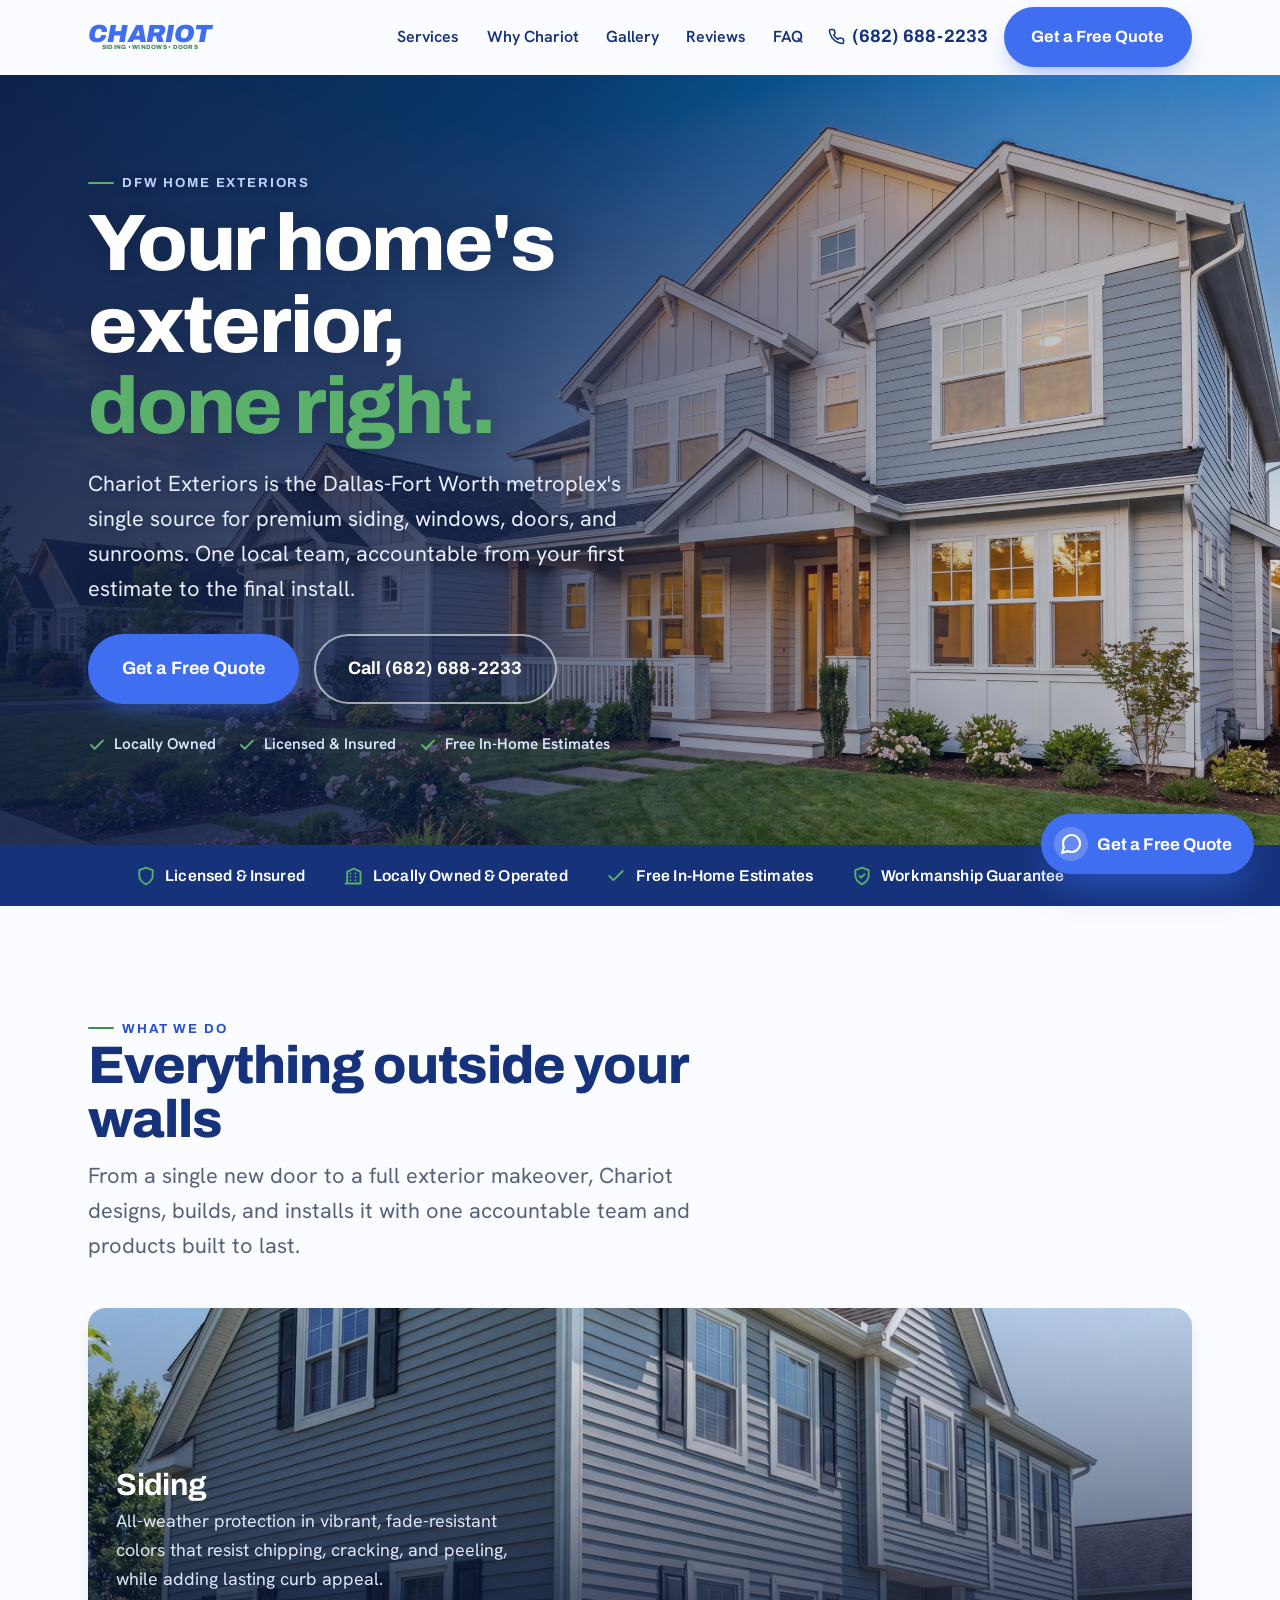
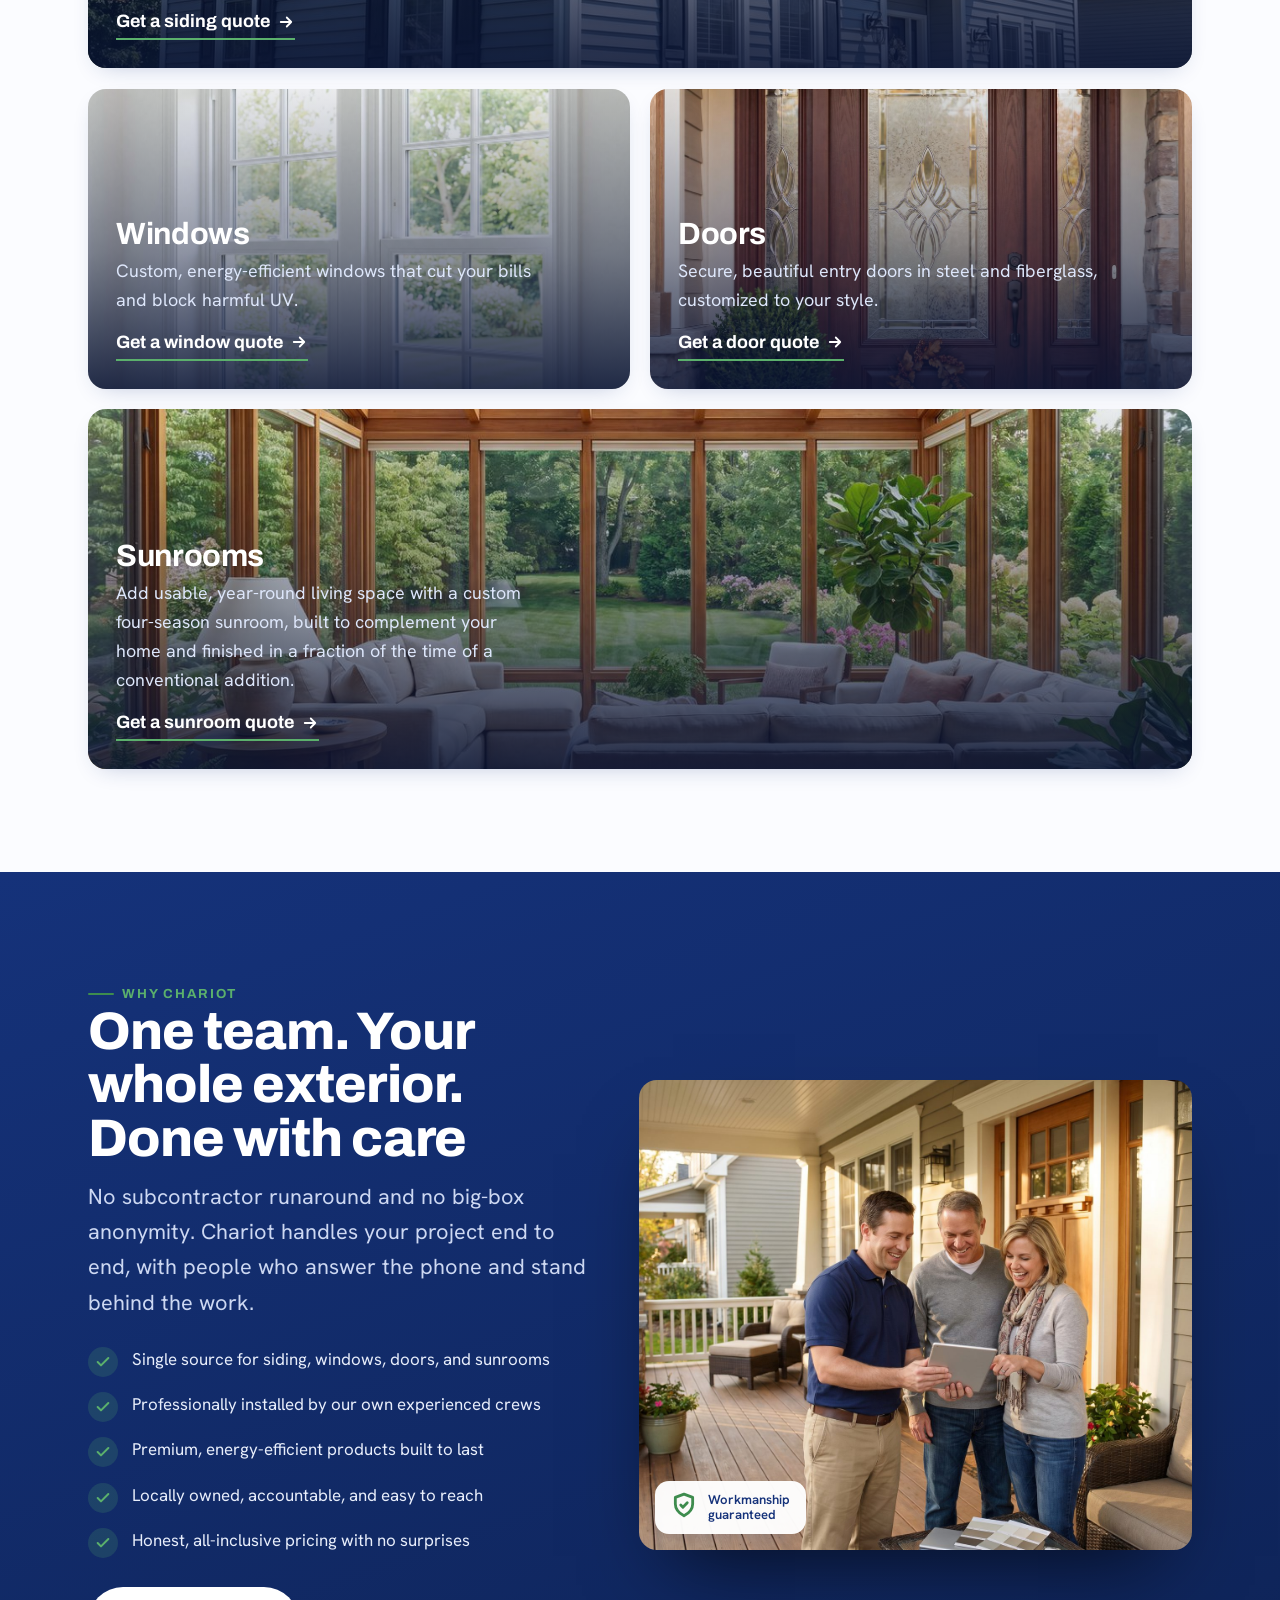
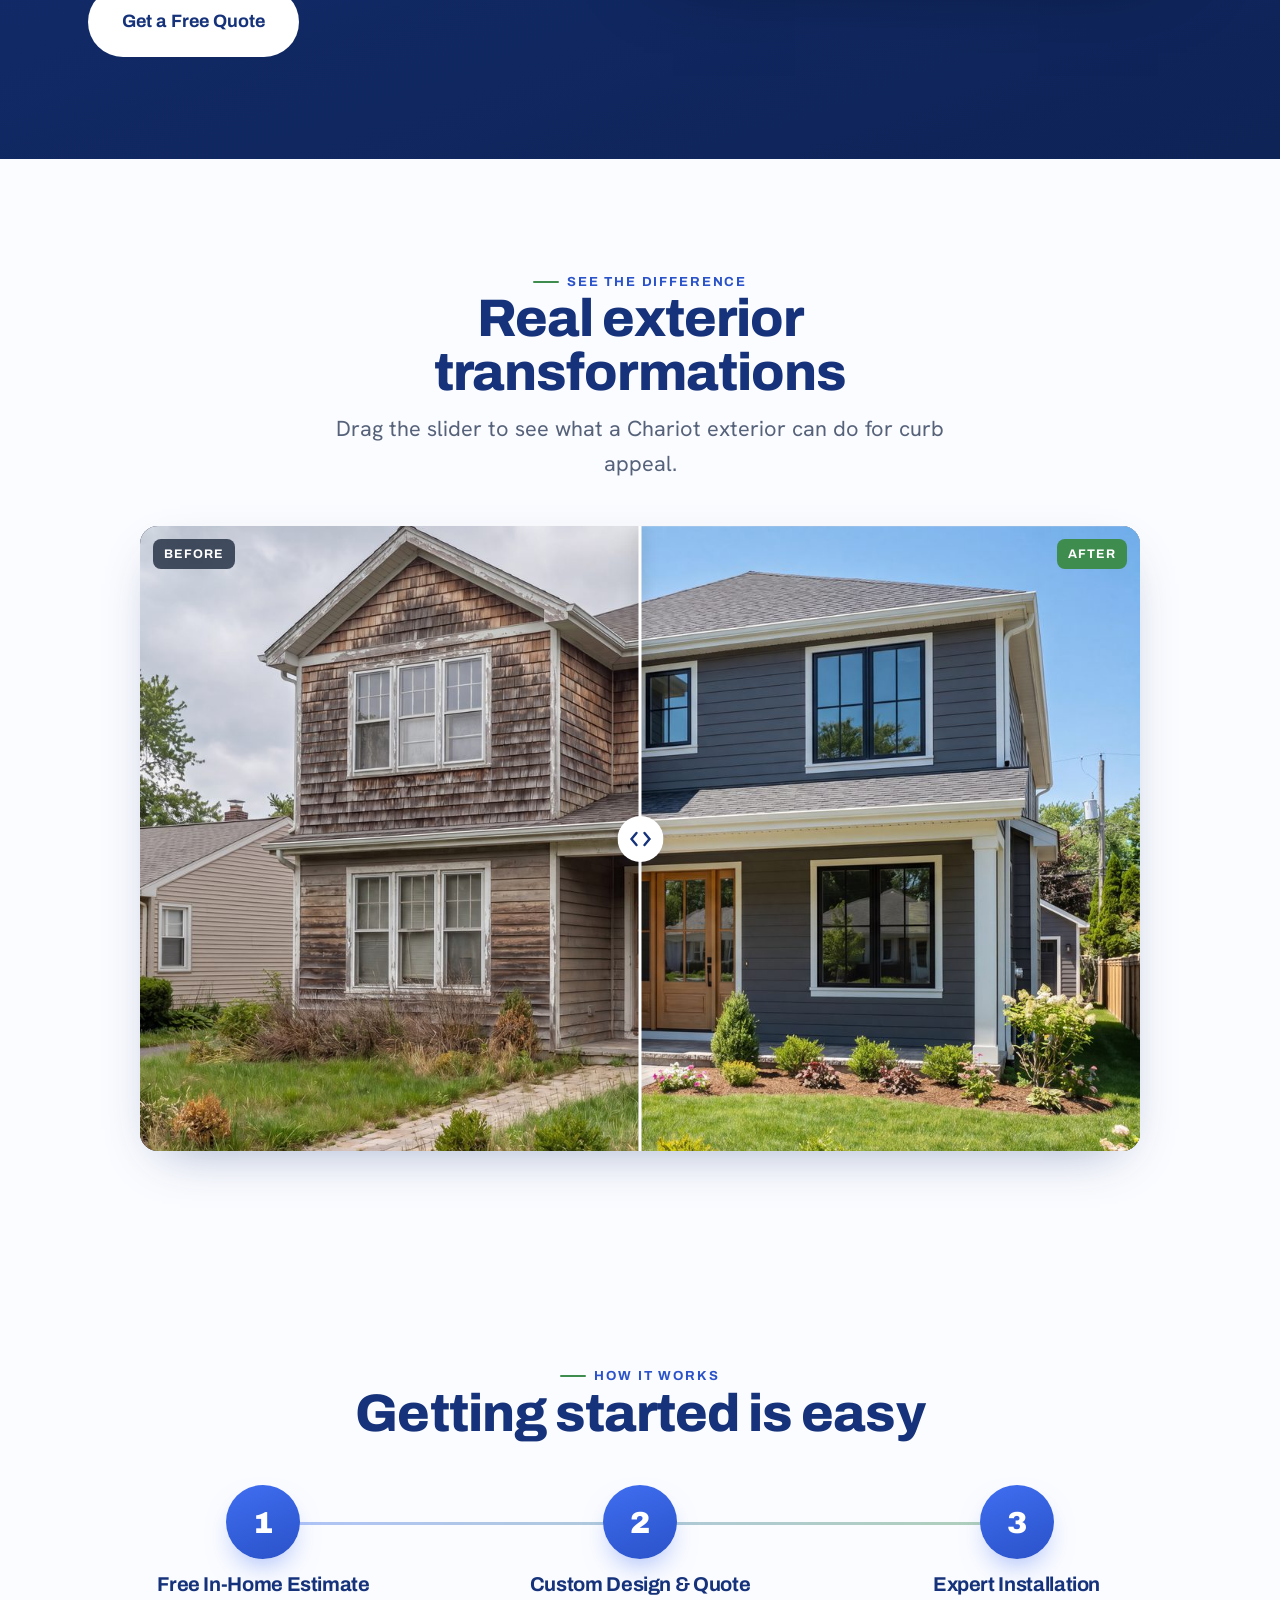
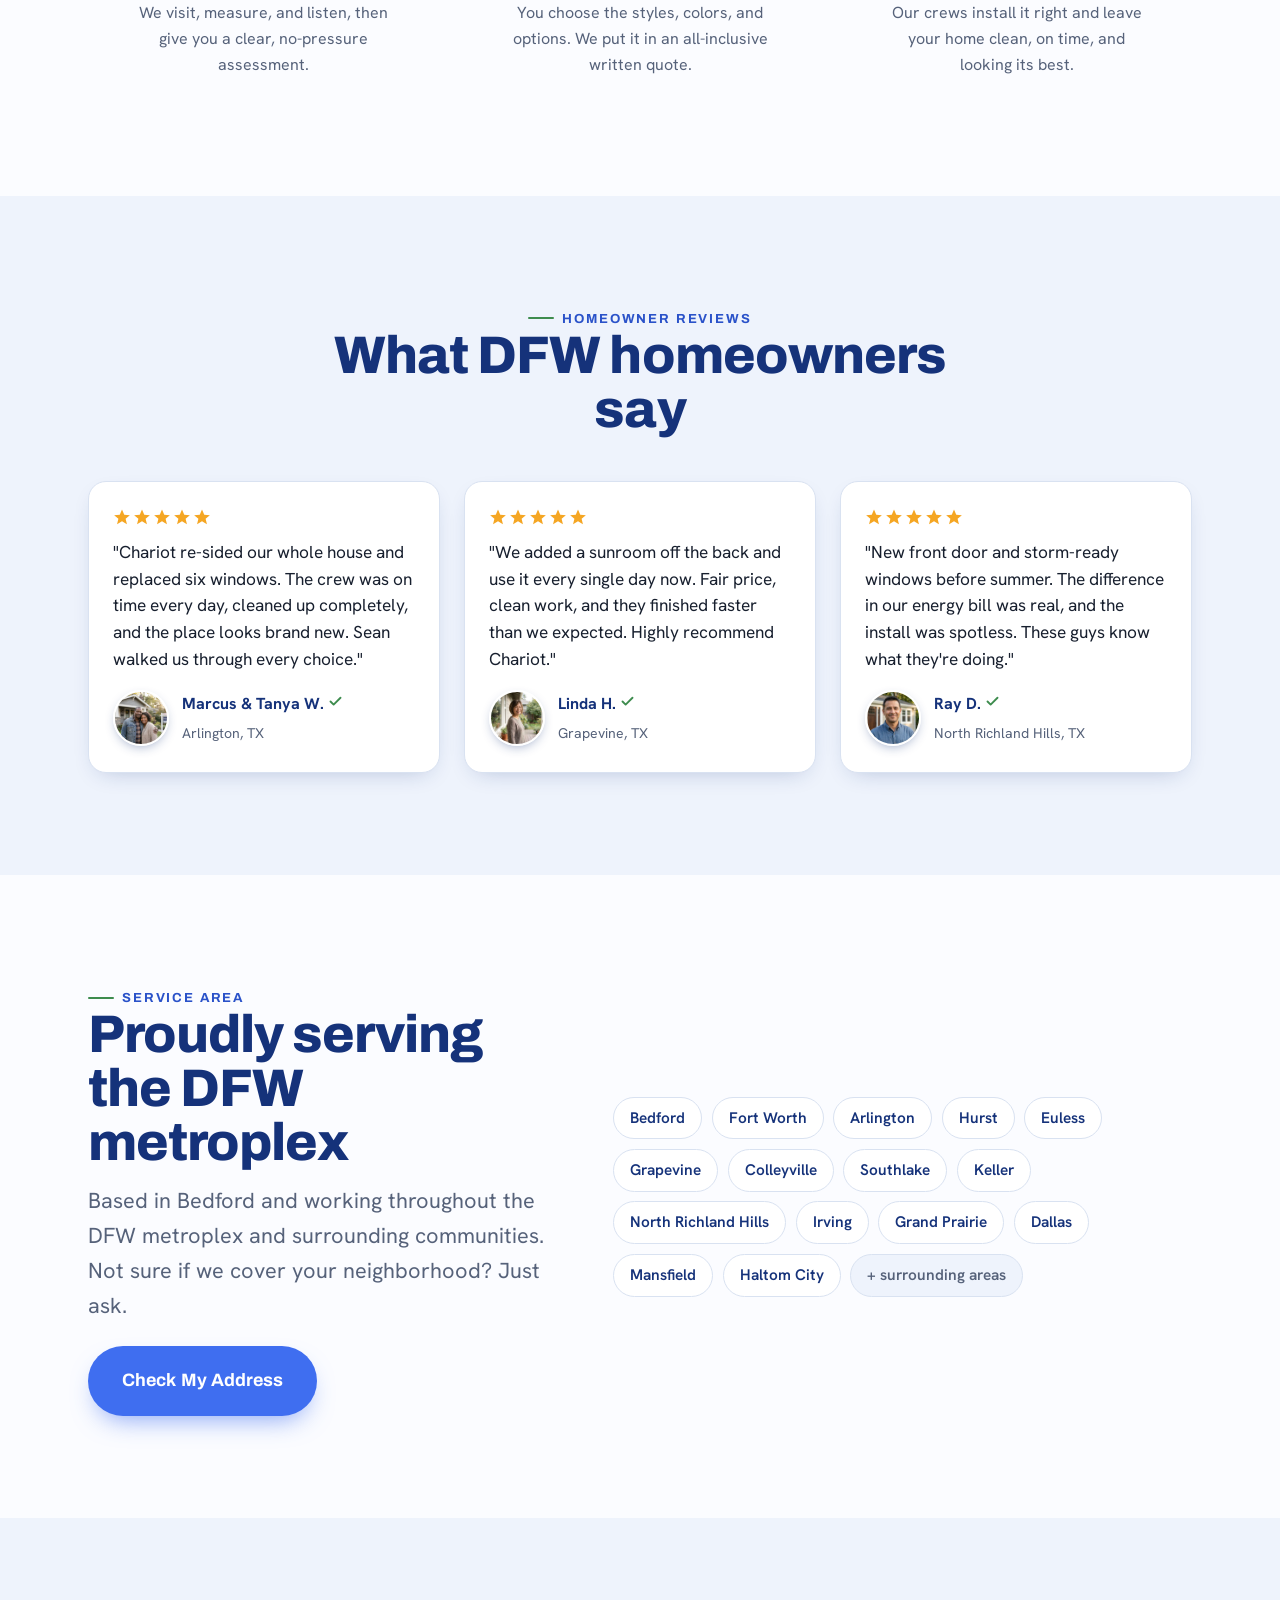
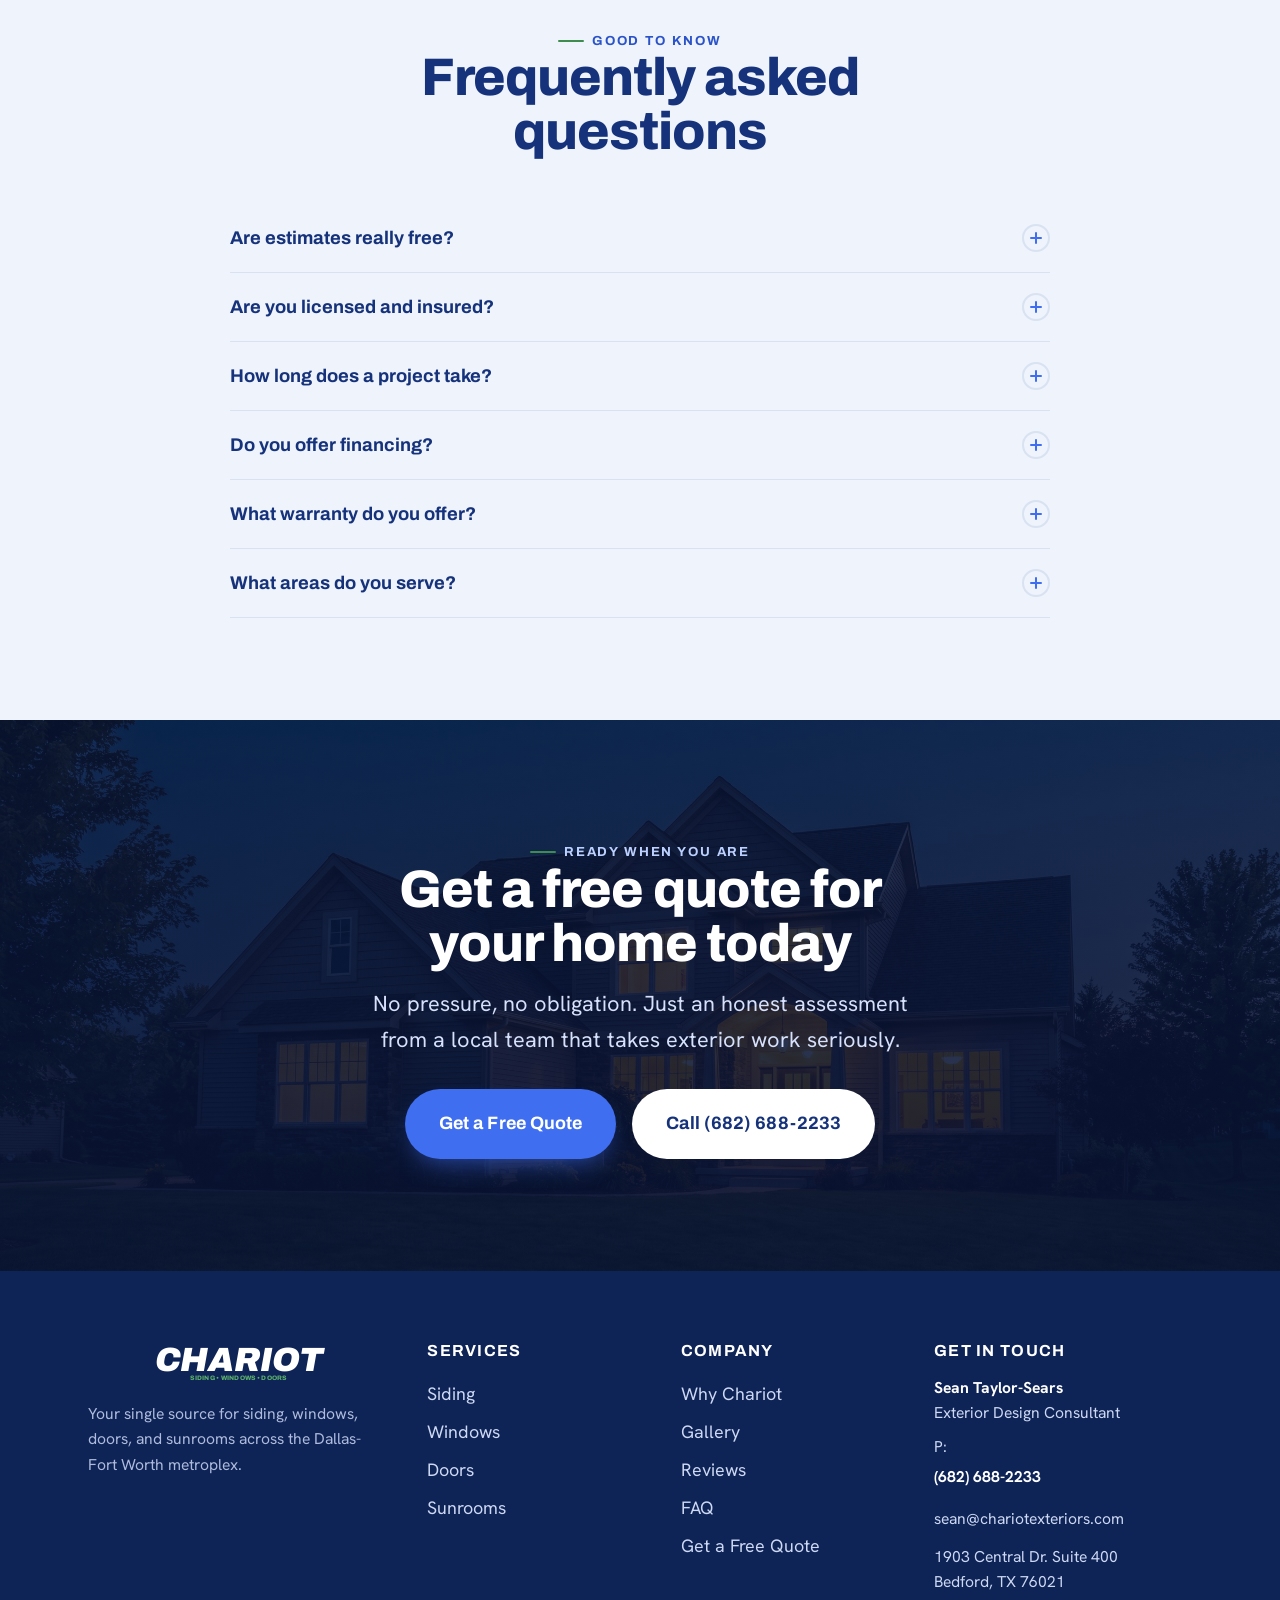
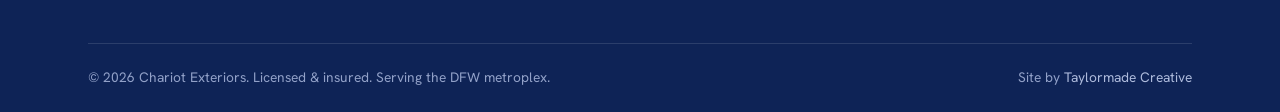
==== commit 86a72404: "Full-site polish pass: contrast, interaction states, copy consistency, a11y Contrast/states: WCAG-vi" ====
--- a/index.html
+++ b/index.html
@@ -75,9 +75,9 @@
         <a href="tel:+16826882233" class="btn btn-outline-light btn-lg">Call (682) 688-2233</a>
       </div>
       <ul class="hero-trust">
-        <li><svg width="18" height="18" viewBox="0 0 24 24" fill="none" stroke="currentColor" stroke-width="2.6" stroke-linecap="round" stroke-linejoin="round"><path d="M20 6 9 17l-5-5"/></svg>Locally owned</li>
-        <li><svg width="18" height="18" viewBox="0 0 24 24" fill="none" stroke="currentColor" stroke-width="2.6" stroke-linecap="round" stroke-linejoin="round"><path d="M20 6 9 17l-5-5"/></svg>Licensed &amp; insured</li>
-        <li><svg width="18" height="18" viewBox="0 0 24 24" fill="none" stroke="currentColor" stroke-width="2.6" stroke-linecap="round" stroke-linejoin="round"><path d="M20 6 9 17l-5-5"/></svg>Free in-home estimates</li>
+        <li><svg width="18" height="18" viewBox="0 0 24 24" fill="none" stroke="currentColor" stroke-width="2.6" stroke-linecap="round" stroke-linejoin="round"><path d="M20 6 9 17l-5-5"/></svg>Locally Owned</li>
+        <li><svg width="18" height="18" viewBox="0 0 24 24" fill="none" stroke="currentColor" stroke-width="2.6" stroke-linecap="round" stroke-linejoin="round"><path d="M20 6 9 17l-5-5"/></svg>Licensed &amp; Insured</li>
+        <li><svg width="18" height="18" viewBox="0 0 24 24" fill="none" stroke="currentColor" stroke-width="2.6" stroke-linecap="round" stroke-linejoin="round"><path d="M20 6 9 17l-5-5"/></svg>Free In-Home Estimates</li>
       </ul>
     </div>
   </div>
@@ -98,7 +98,7 @@
   <div class="wrap">
     <div class="sec-head reveal">
       <span class="kicker">What we do</span>
-      <h2>Exterior services, done right.</h2>
+      <h2>Everything outside your walls</h2>
       <p>From a single new door to a full exterior makeover, Chariot designs, builds, and installs it with one accountable team and products built to last.</p>
     </div>
     <div class="bento">
@@ -124,7 +124,7 @@
         <img src="images/doors.jpg" alt="An elegant fiberglass front entry door with decorative glass on a welcoming porch" loading="lazy">
         <div class="body">
           <h3>Doors</h3>
-          <p>Secure, beautiful entry doors in steel and fiberglass, custom to your style.</p>
+          <p>Secure, beautiful entry doors in steel and fiberglass, customized to your style.</p>
           <a href="#quote" data-service="Doors" class="more">Get a door quote
             <svg width="18" height="18" viewBox="0 0 24 24" fill="none" stroke="currentColor" stroke-width="2.4" stroke-linecap="round" stroke-linejoin="round"><path d="M5 12h14M13 6l6 6-6 6"/></svg></a>
         </div>
@@ -147,7 +147,7 @@
   <div class="wrap why-grid">
     <div class="reveal">
       <span class="kicker" style="color:var(--green-lt)">Why Chariot</span>
-      <h2>One team. Your whole exterior. Done with care.</h2>
+      <h2>One team. Your whole exterior. Done with care</h2>
       <p class="lead">No subcontractor runaround and no big-box anonymity. Chariot handles your project end to end, with people who answer the phone and stand behind the work.</p>
       <ul class="why-list">
         <li><span class="ic"><svg width="16" height="16" viewBox="0 0 24 24" fill="none" stroke="currentColor" stroke-width="3" stroke-linecap="round" stroke-linejoin="round"><path d="M20 6 9 17l-5-5"/></svg></span>Single source for siding, windows, doors, and sunrooms</li>
@@ -156,13 +156,13 @@
         <li><span class="ic"><svg width="16" height="16" viewBox="0 0 24 24" fill="none" stroke="currentColor" stroke-width="3" stroke-linecap="round" stroke-linejoin="round"><path d="M20 6 9 17l-5-5"/></svg></span>Locally owned, accountable, and easy to reach</li>
         <li><span class="ic"><svg width="16" height="16" viewBox="0 0 24 24" fill="none" stroke="currentColor" stroke-width="3" stroke-linecap="round" stroke-linejoin="round"><path d="M20 6 9 17l-5-5"/></svg></span>Honest, all-inclusive pricing with no surprises</li>
       </ul>
-      <a href="#quote" class="btn btn-on-dark btn-lg">Start with a free estimate</a>
+      <a href="#quote" class="btn btn-on-dark btn-lg">Get a Free Quote</a>
     </div>
     <div class="why-media reveal d1">
       <img src="images/consult.jpg" alt="A friendly Chariot consultant reviewing exterior options with a homeowner couple on their porch" loading="lazy">
       <div class="why-badge">
         <span class="n"><svg width="26" height="26" viewBox="0 0 24 24" fill="none" stroke="#3E8C4E" stroke-width="2.6" stroke-linecap="round" stroke-linejoin="round"><path d="M12 2 4 5v6c0 5 3.5 8.5 8 11 4.5-2.5 8-6 8-11V5z"/><path d="m9 12 2 2 4-4"/></svg></span>
-        <span class="t">Workmanship<br>guaranteed*</span>
+        <span class="t">Workmanship<br>guaranteed</span>
       </div>
     </div>
   </div>
@@ -243,8 +243,8 @@
     <div class="reveal">
       <span class="kicker">Service area</span>
       <h2>Proudly serving the DFW metroplex</h2>
-      <p style="color:var(--muted);font-size:var(--lead);margin:.8rem 0 1.4rem">Based in Bedford and working throughout Dallas-Fort Worth and the surrounding communities. Not sure if we cover your neighborhood? Just ask.</p>
-      <a href="#quote" class="btn btn-primary btn-lg">Check my address</a>
+      <p style="color:var(--muted);font-size:var(--lead);margin:.8rem 0 1.4rem">Based in Bedford and working throughout the DFW metroplex and surrounding communities. Not sure if we cover your neighborhood? Just ask.</p>
+      <a href="#quote" class="btn btn-primary btn-lg">Check My Address</a>
     </div>
     <div class="cities reveal d1">
       <span>Bedford</span><span>Fort Worth</span><span>Arlington</span><span>Hurst</span><span>Euless</span>
@@ -296,8 +296,8 @@
   <img src="images/cta.jpg" alt="A handsome DFW home glowing warmly at dusk after a Chariot exterior renovation">
   <div class="inner wrap">
     <span class="kicker center" style="color:#bcd0ff;display:inline-flex">Ready when you are</span>
-    <h2>Get a free quote for your home today.</h2>
-    <p>No pressure, no obligation. Just an honest assessment from a local team that does exterior work right.</p>
+    <h2>Get a free quote for your home today</h2>
+    <p>No pressure, no obligation. Just an honest assessment from a local team that takes exterior work seriously.</p>
     <div class="cta-actions">
       <a href="#quote" class="btn btn-primary btn-lg">Get a Free Quote</a>
       <a href="tel:+16826882233" class="btn btn-on-dark btn-lg">Call (682) 688-2233</a>
@@ -319,7 +319,7 @@
       </div>
       <div>
         <h4>Company</h4>
-        <a href="#why">Why Chariot</a><a href="#gallery">Gallery</a><a href="#reviews">Reviews</a><a href="#faq">FAQ</a><a href="#quote">Free Quote</a>
+        <a href="#why">Why Chariot</a><a href="#gallery">Gallery</a><a href="#reviews">Reviews</a><a href="#faq">FAQ</a><a href="#quote">Get a Free Quote</a>
       </div>
       <div class="foot-contact">
         <h4>Get in touch</h4>
@@ -369,9 +369,9 @@
         <option>Siding</option><option>Windows</option><option>Doors</option><option>Sunrooms</option><option>More than one</option><option>Not sure yet</option>
       </select>
     </div>
-    <div class="field"><label for="msg">Project details <span style="color:var(--muted);font-weight:400">(optional)</span></label><textarea id="msg" name="Details" placeholder="A little about what you have in mind..."></textarea></div>
+    <div class="field"><label for="msg">Project details <span style="color:var(--muted);font-weight:400">(optional)</span></label><textarea id="msg" name="Details" placeholder="Tell us a little about what you have in mind"></textarea></div>
     <button type="submit" class="btn btn-primary btn-lg">Get My Free Quote</button>
-    <p class="fineprint">No obligation. We respect your privacy and never share your info.</p>
+    <p class="fineprint">No obligation. We respect your privacy and never share your information.</p>
     <div id="formStatus" role="status" aria-live="polite"></div>
   </form>
 </div>
--- a/styles.css
+++ b/styles.css
@@ -46,7 +46,7 @@
 
 /* kicker / eyebrow */
 .kicker{font-family:var(--display);font-weight:700;text-transform:uppercase;letter-spacing:.14em;
-  font-size:.82rem;color:var(--blue);display:inline-flex;align-items:center;gap:.5rem;flex-wrap:wrap;max-width:100%;}
+  font-size:.82rem;color:var(--blue-ink);display:inline-flex;align-items:center;gap:.5rem;flex-wrap:wrap;max-width:100%;}
 .kicker::before{content:"";width:26px;height:2px;background:var(--green);border-radius:2px;}
 .center .kicker{justify-content:center;}
 
@@ -65,20 +65,21 @@
   transition:transform .14s var(--ease),box-shadow .2s var(--ease),background .2s,color .2s;white-space:nowrap;}
 .btn:active{transform:scale(.97);}
 .btn-primary{background:var(--blue);color:#fff;box-shadow:0 12px 26px -10px rgba(63,110,240,.65);}
-.btn-primary:hover{background:var(--blue-ink);box-shadow:0 16px 34px -10px rgba(63,110,240,.75);transform:translateY(-1px);}
-.btn-ghost{background:transparent;color:var(--navy);border-color:var(--line);}
-.btn-ghost:hover{border-color:var(--blue);color:var(--blue-ink);background:#fff;}
 .btn-on-dark{background:#fff;color:var(--navy);}
-.btn-on-dark:hover{background:var(--mist);transform:translateY(-1px);}
-.btn-green{background:var(--green);color:#fff;box-shadow:0 12px 26px -10px rgba(62,140,78,.6);}
-.btn-green:hover{background:var(--green-lt);transform:translateY(-1px);}
 /* secondary action sitting on a photo/dark hero — readable in every state (no white-on-white) */
 .btn-outline-light{background:rgba(12,28,70,.3);color:#fff;border-color:rgba(255,255,255,.6);}
-.btn-outline-light:hover{background:rgba(12,28,70,.46);border-color:#fff;color:#fff;transform:translateY(-1px);}
 .btn-outline-light:active{transform:scale(.97);}
 .btn-lg{padding:1.15rem 2rem;font-size:1.12rem;}
-.btn:focus-visible,.fab:focus-visible,.qw-close:focus-visible{outline:3px solid var(--green-lt);outline-offset:3px;}
-.nav-links a:focus-visible,.qa button:focus-visible,.footer a:focus-visible,.more:focus-visible{outline:2px solid var(--blue);outline-offset:3px;border-radius:3px;}
+/* hover only where a true pointer exists, so states never stick after a tap */
+@media(hover:hover){
+  .btn-primary:hover{background:var(--blue-ink);box-shadow:0 16px 34px -10px rgba(63,110,240,.75);transform:translateY(-1px);}
+  .btn-on-dark:hover{background:var(--mist);transform:translateY(-1px);}
+  .btn-outline-light:hover{background:rgba(12,28,70,.46);border-color:#fff;color:#fff;transform:translateY(-1px);}
+}
+/* focus rings, context-aware and WCAG-visible */
+.btn:focus-visible,.fab:focus-visible,.qw-close:focus-visible{outline:3px solid var(--blue);outline-offset:2px;box-shadow:0 0 0 5px rgba(255,255,255,.75);}
+.nav-links a:focus-visible,.qa button:focus-visible{outline:2px solid var(--blue);outline-offset:3px;}
+.footer a:focus-visible,.more:focus-visible{outline:2px solid #fff;outline-offset:3px;}
 
 /* ===================== HEADER ===================== */
 .site-header{position:sticky;top:0;z-index:60;background:rgba(251,252,255,.86);
@@ -111,13 +112,13 @@
   background:linear-gradient(105deg,rgba(10,24,62,.9) 0%,rgba(12,28,70,.72) 38%,rgba(12,28,70,.28) 70%,rgba(12,28,70,.12) 100%);}
 .hero-grid{display:flex;align-items:center;padding-block:clamp(3rem,7vw,5.5rem);min-height:min(82vh,720px);}
 .hero-copy{max-width:660px;min-width:0;}
-.hero-copy .kicker{color:#bcd0ff;}
+.hero-copy .kicker{color:#bcd0ff;text-shadow:0 1px 10px rgba(8,18,46,.5);}
 .hero-copy .kicker::before{background:var(--green-lt);}
 .hero h1{color:#fff;margin:.6rem 0 1.1rem;text-shadow:0 2px 30px rgba(8,18,46,.35);
   overflow-wrap:anywhere;text-wrap:balance;}
 .hero h1 span{display:block;}
 .hero h1 .hl{color:var(--green-lt);}
-.hero-sub{font-size:var(--lead);color:#e6edff;max-width:34ch;margin-bottom:1.7rem;text-shadow:0 1px 14px rgba(8,18,46,.45);}
+.hero-sub{font-size:var(--lead);color:#e6edff;max-width:48ch;margin-bottom:1.7rem;text-shadow:0 1px 14px rgba(8,18,46,.45);}
 .hero-actions{display:flex;flex-wrap:wrap;gap:.9rem;margin-bottom:1.8rem;}
 .hero-trust{display:flex;flex-wrap:wrap;gap:.5rem 1.4rem;}
 .hero-trust li{list-style:none;display:flex;align-items:center;gap:.5rem;font-weight:600;font-size:.96rem;color:#dbe6ff;}
@@ -158,7 +159,7 @@
 .tile p{color:#dde6fa;margin:.4rem 0 .8rem;max-width:42ch;}
 .tile .more{font-family:var(--display);font-weight:700;color:#fff;display:inline-flex;align-items:center;gap:.4rem;
   border-bottom:2px solid var(--green-lt);padding-bottom:2px;transition:gap .2s var(--ease);}
-.tile:hover .more{gap:.7rem;}
+@media(hover:hover){.tile:hover .more{gap:.7rem;}}
 
 /* ===================== WHY (dark) ===================== */
 .why{background:linear-gradient(160deg,var(--navy),var(--navy-deep));color:#fff;}
@@ -290,7 +291,7 @@
   .hero-copy{max-width:none;}
   h1{font-size:clamp(1.9rem,7.8vw,2.5rem);}
   .hero-copy .kicker{font-size:.72rem;letter-spacing:.1em;}
-  .hero-sub{font-size:1.04rem;max-width:32ch;margin-bottom:1.4rem;}
+  .hero-sub{font-size:1.04rem;max-width:40ch;margin-bottom:1.4rem;}
   .hero-actions{flex-direction:row;flex-wrap:wrap;gap:.6rem;margin-bottom:0;}
   .hero-actions .btn{width:auto;}
   .hero .btn-lg{padding:.82rem 1.4rem;font-size:1rem;}
@@ -320,7 +321,7 @@
   font-family:var(--display);font-weight:700;font-size:1.06rem;
   box-shadow:0 16px 36px -10px rgba(63,110,240,.72),0 4px 12px -4px rgba(8,18,46,.32);
   transition:transform .18s var(--ease),box-shadow .25s var(--ease),background .2s,opacity .22s var(--ease);}
-.fab:hover{background:var(--blue-ink);transform:translateY(-2px);}
+@media(hover:hover){.fab:hover{background:var(--blue-ink);transform:translateY(-2px);}}
 .fab:active{transform:scale(.97);}
 .fab-ic{display:inline-flex;align-items:center;justify-content:center;width:34px;height:34px;border-radius:50%;background:rgba(255,255,255,.2);}
 .fab-ic svg{animation:fab-pulse 2.6s var(--ease) infinite;}
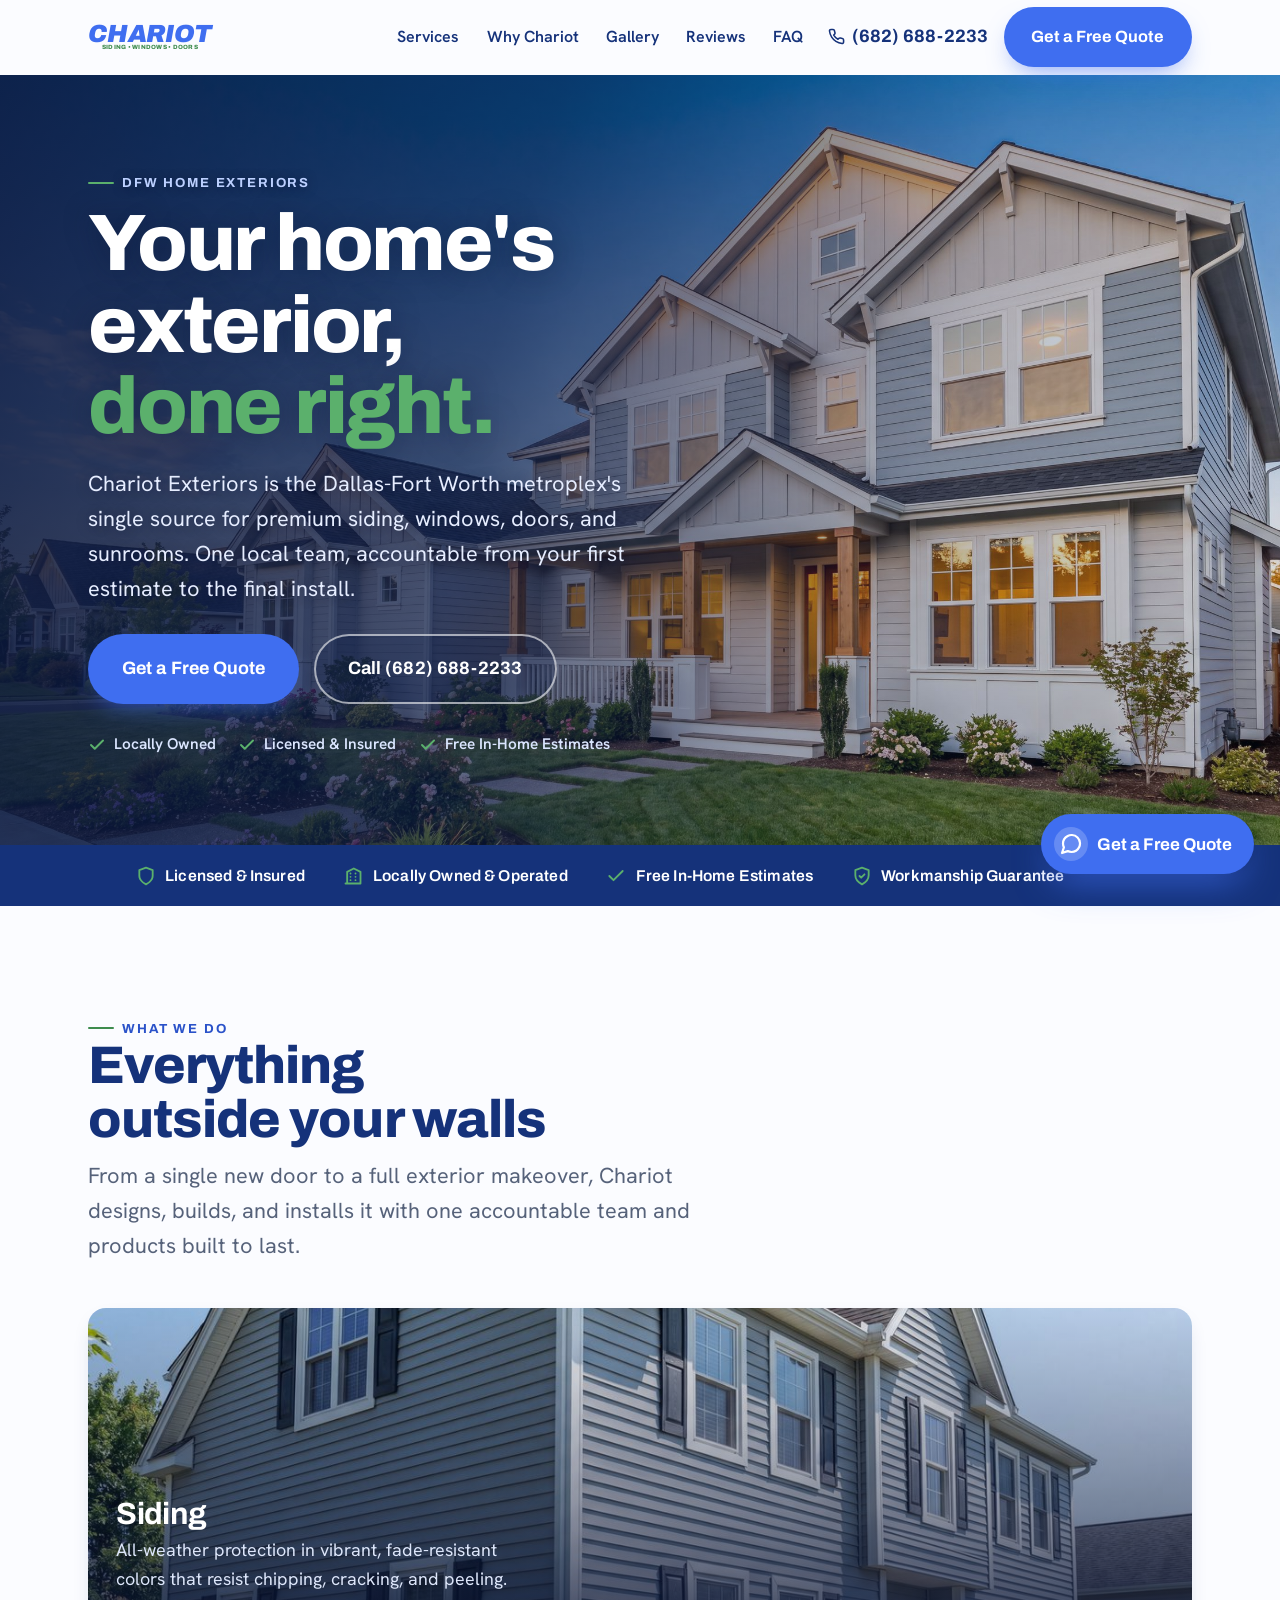
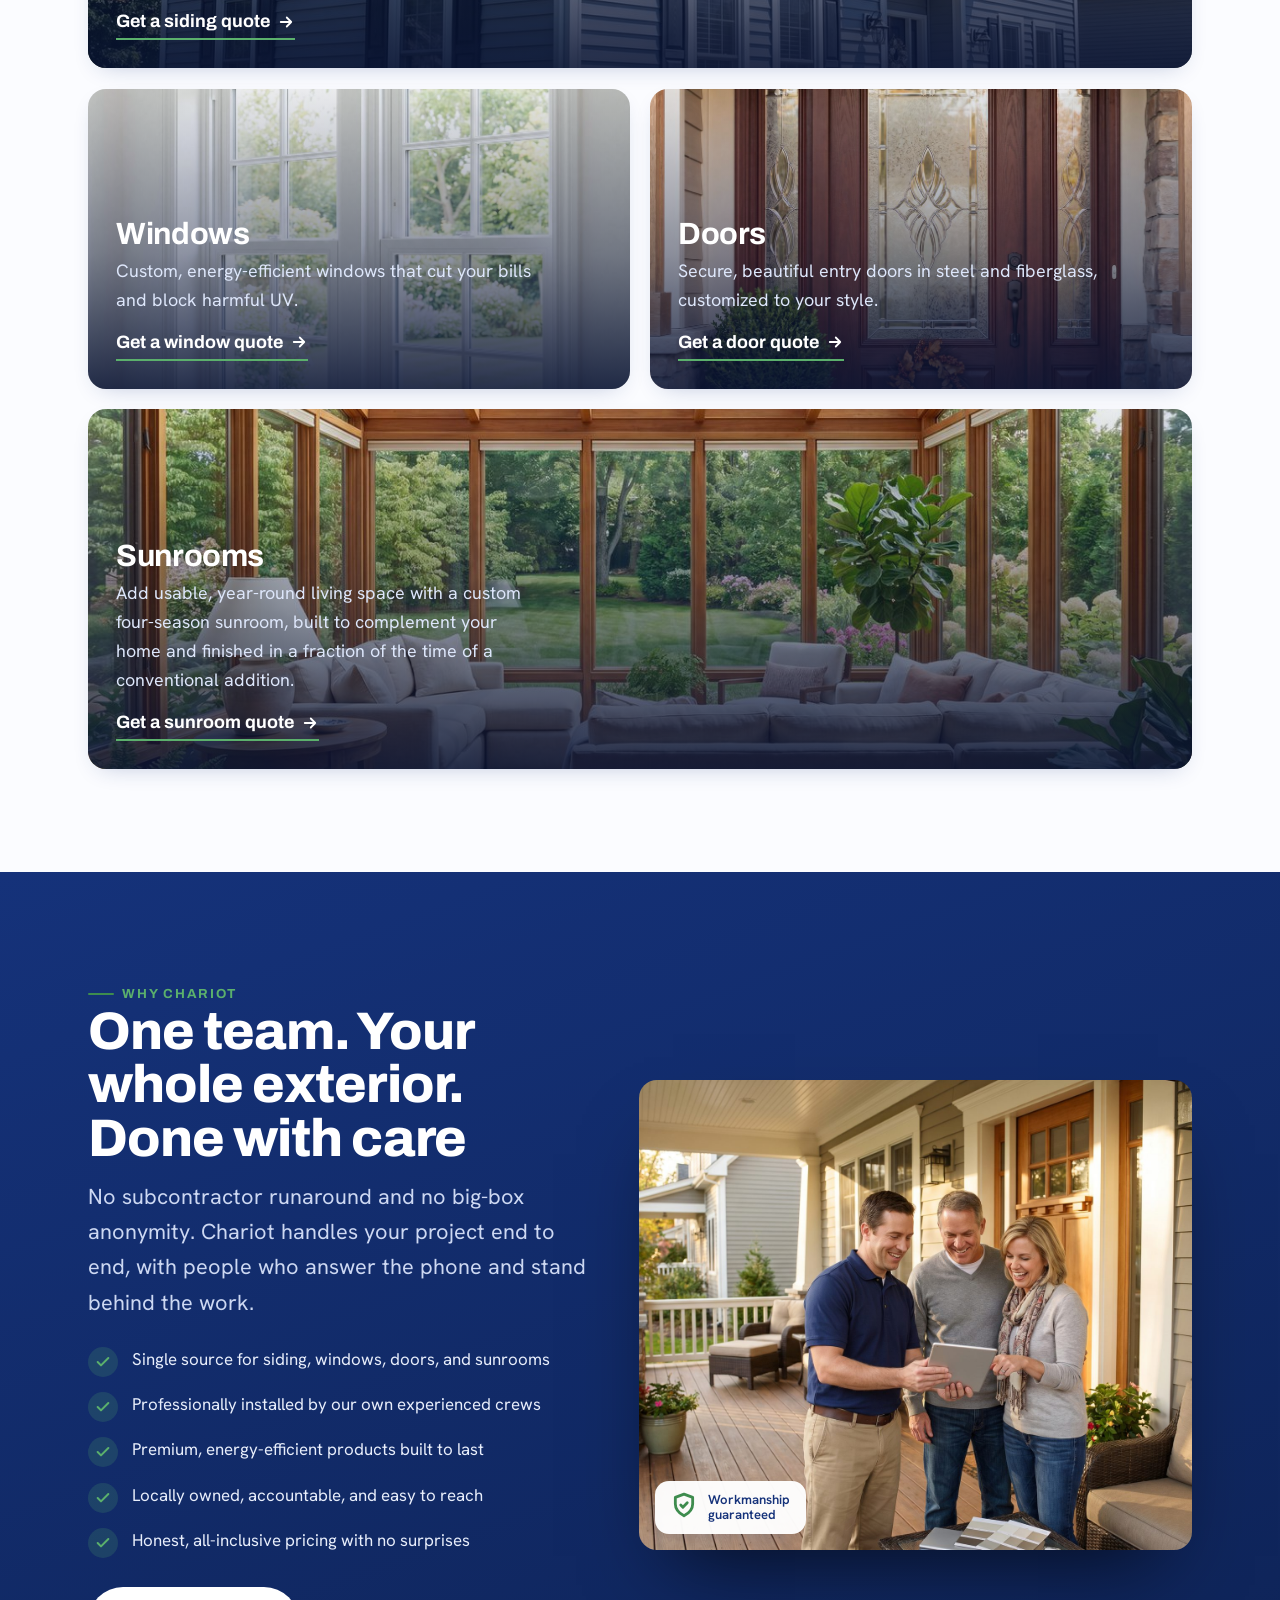
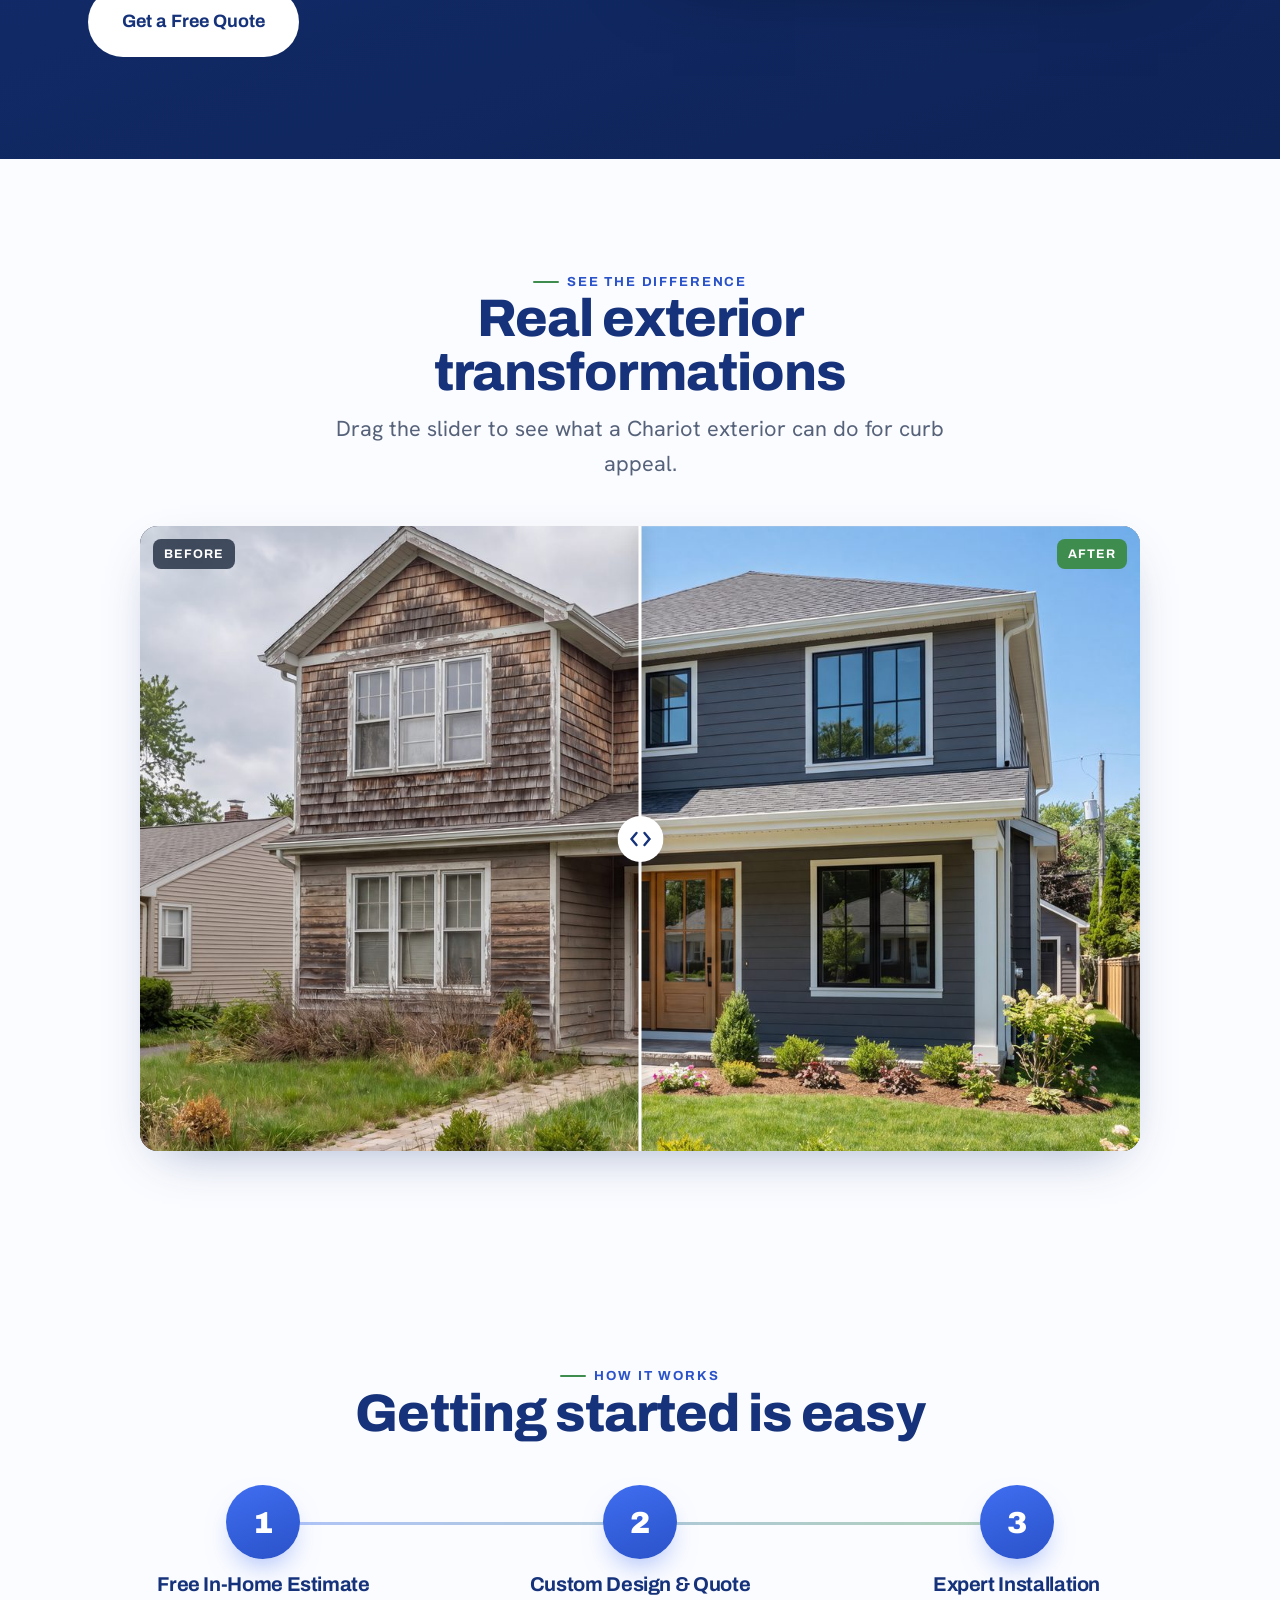
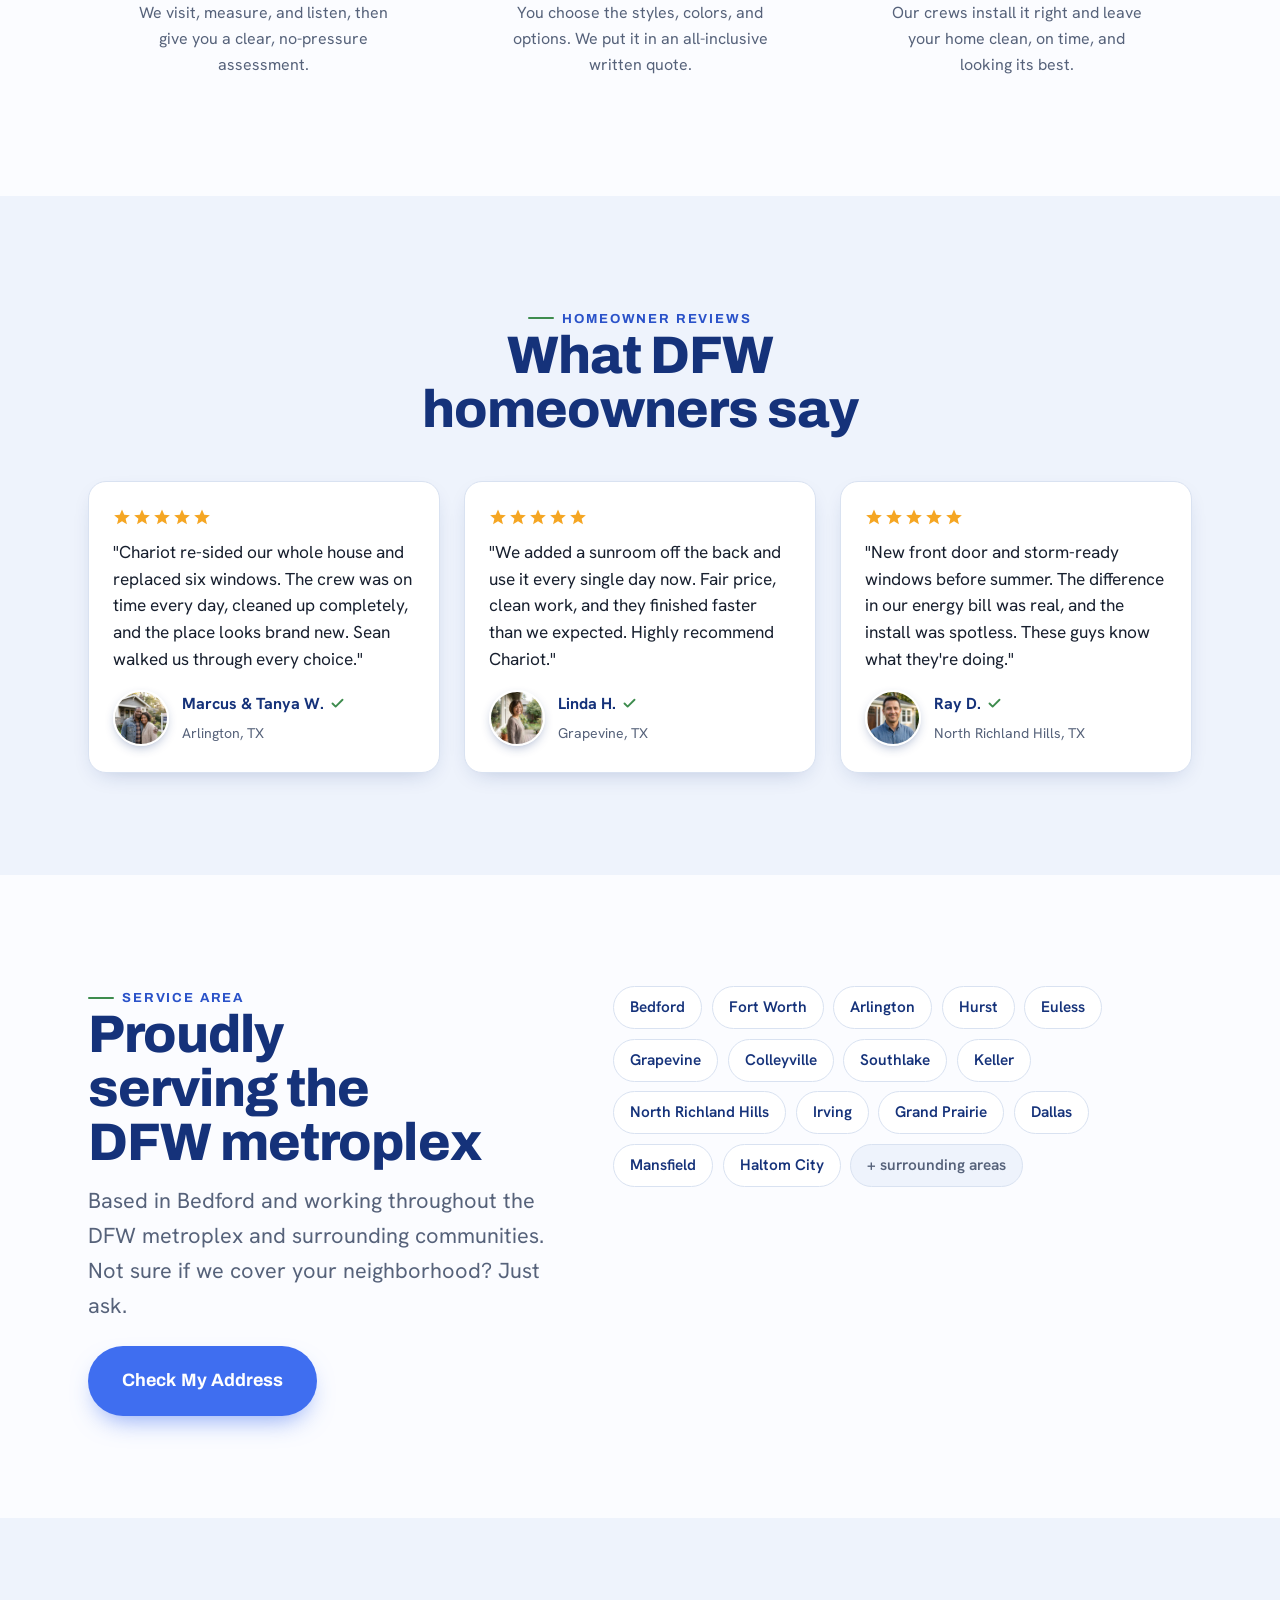
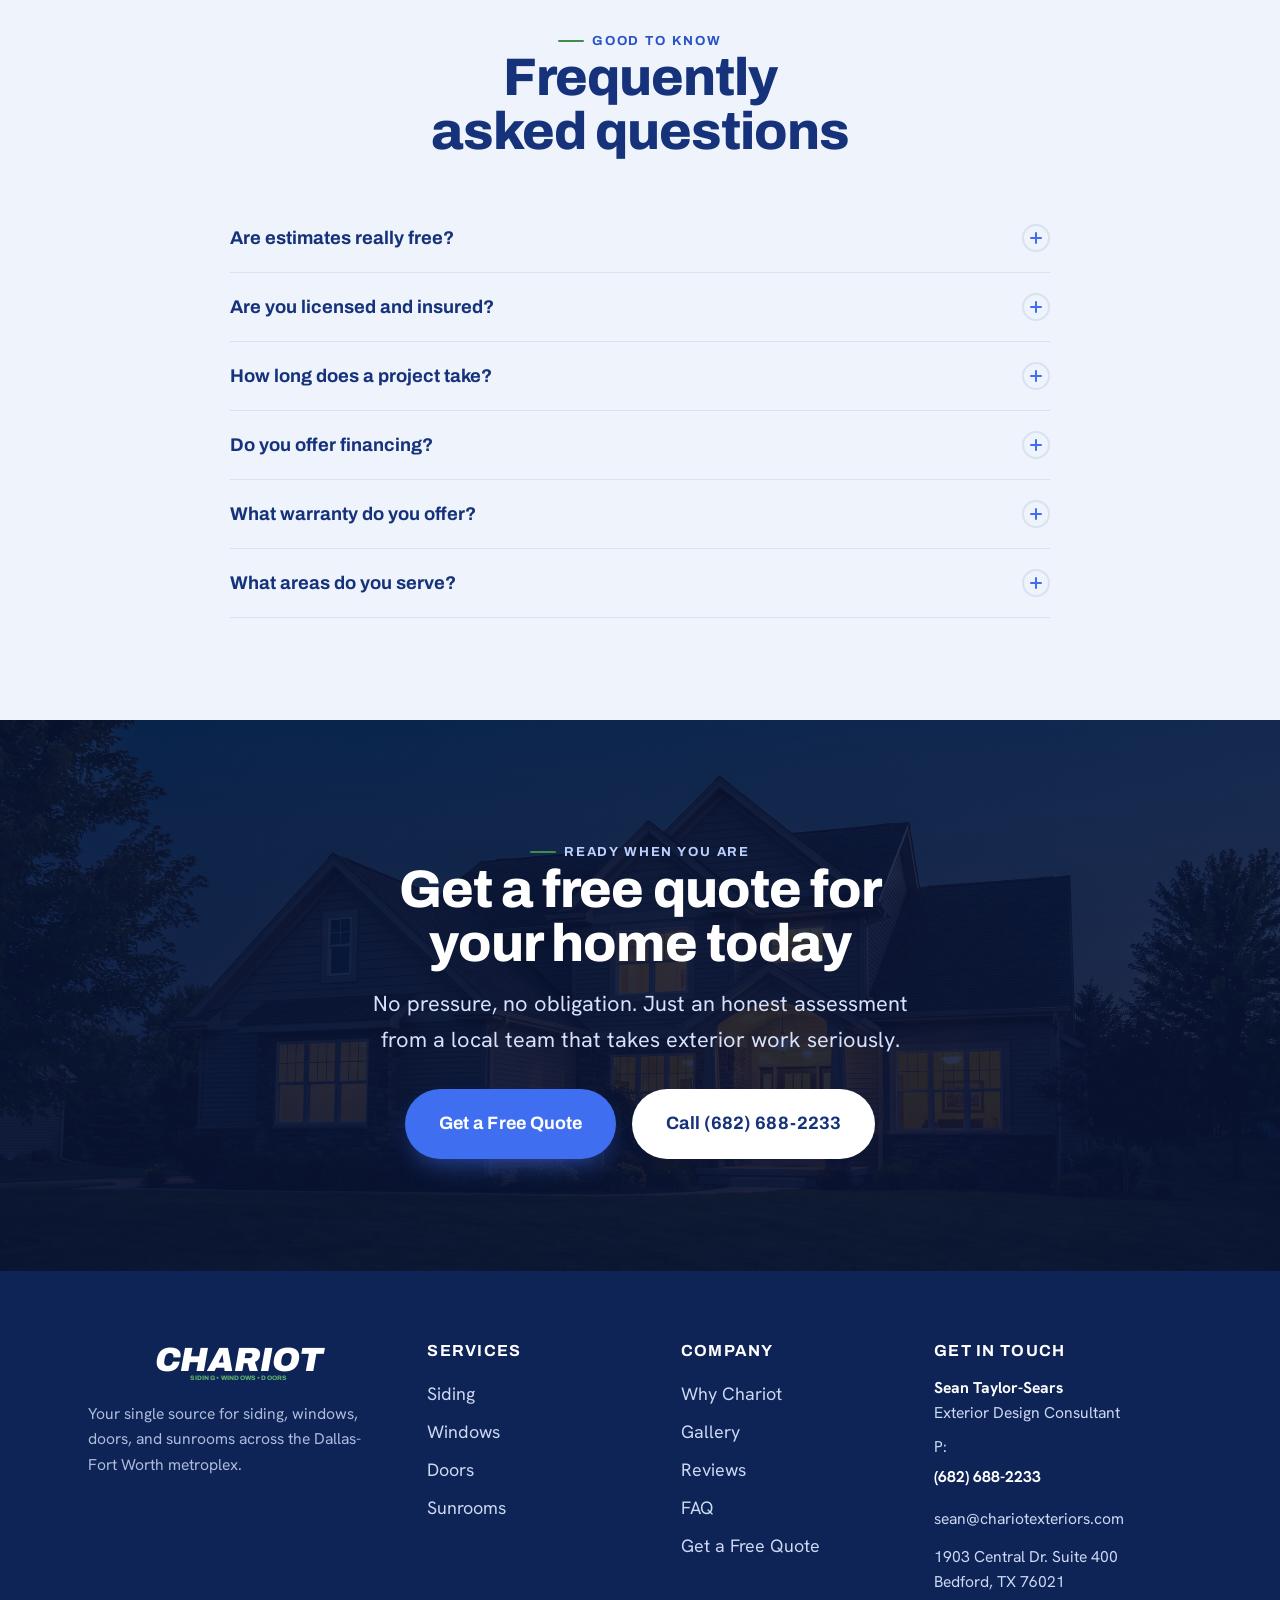
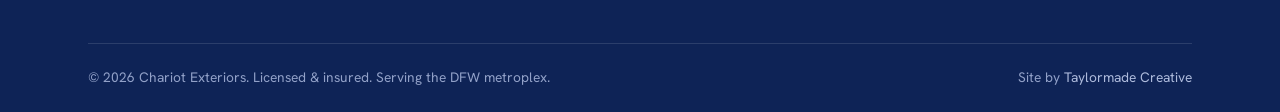
==== commit fd6123b6: "Polish round 2: a11y, spacing, code-quality from full-site audit A11y: FAQ accordion now button-driv" ====
--- a/index.html
+++ b/index.html
@@ -42,8 +42,8 @@
       <a href="#faq">FAQ</a>
     </div>
     <div class="nav-cta">
-      <a href="tel:+16826882233" class="nav-phone" aria-label="Call Chariot Exteriors">
-        <svg width="17" height="17" viewBox="0 0 24 24" fill="none" stroke="currentColor" stroke-width="2.2" stroke-linecap="round" stroke-linejoin="round"><path d="M22 16.92v3a2 2 0 0 1-2.18 2 19.79 19.79 0 0 1-8.63-3.07 19.5 19.5 0 0 1-6-6 19.79 19.79 0 0 1-3.07-8.67A2 2 0 0 1 4.11 2h3a2 2 0 0 1 2 1.72c.13.96.36 1.9.7 2.81a2 2 0 0 1-.45 2.11L8.09 9.91a16 16 0 0 0 6 6l1.27-1.27a2 2 0 0 1 2.11-.45c.9.34 1.85.57 2.81.7A2 2 0 0 1 22 16.92z"/></svg>
+      <a href="tel:+16826882233" class="nav-phone" aria-label="Call Chariot Exteriors at (682) 688-2233">
+        <svg aria-hidden="true" focusable="false" width="17" height="17" viewBox="0 0 24 24" fill="none" stroke="currentColor" stroke-width="2.2" stroke-linecap="round" stroke-linejoin="round"><path d="M22 16.92v3a2 2 0 0 1-2.18 2 19.79 19.79 0 0 1-8.63-3.07 19.5 19.5 0 0 1-6-6 19.79 19.79 0 0 1-3.07-8.67A2 2 0 0 1 4.11 2h3a2 2 0 0 1 2 1.72c.13.96.36 1.9.7 2.81a2 2 0 0 1-.45 2.11L8.09 9.91a16 16 0 0 0 6 6l1.27-1.27a2 2 0 0 1 2.11-.45c.9.34 1.85.57 2.81.7A2 2 0 0 1 22 16.92z"/></svg>
         (682) 688-2233
       </a>
       <a href="#quote" class="btn btn-primary">Get a Free Quote</a>
@@ -68,16 +68,16 @@
   <div class="wrap hero-grid">
     <div class="hero-copy">
       <span class="kicker">DFW Home Exteriors</span>
-      <h1><span class="l1">Your home's exterior,</span> <span class="hl">done right.</span></h1>
+      <h1><span>Your home's exterior,</span> <span class="hl">done right.</span></h1>
       <p class="hero-sub">Chariot Exteriors is the Dallas-Fort Worth metroplex's single source for premium siding, windows, doors, and sunrooms. One local team, accountable from your first estimate to the final install.</p>
       <div class="hero-actions">
         <a href="#quote" class="btn btn-primary btn-lg">Get a Free Quote</a>
         <a href="tel:+16826882233" class="btn btn-outline-light btn-lg">Call (682) 688-2233</a>
       </div>
       <ul class="hero-trust">
-        <li><svg width="18" height="18" viewBox="0 0 24 24" fill="none" stroke="currentColor" stroke-width="2.6" stroke-linecap="round" stroke-linejoin="round"><path d="M20 6 9 17l-5-5"/></svg>Locally Owned</li>
-        <li><svg width="18" height="18" viewBox="0 0 24 24" fill="none" stroke="currentColor" stroke-width="2.6" stroke-linecap="round" stroke-linejoin="round"><path d="M20 6 9 17l-5-5"/></svg>Licensed &amp; Insured</li>
-        <li><svg width="18" height="18" viewBox="0 0 24 24" fill="none" stroke="currentColor" stroke-width="2.6" stroke-linecap="round" stroke-linejoin="round"><path d="M20 6 9 17l-5-5"/></svg>Free In-Home Estimates</li>
+        <li><svg aria-hidden="true" focusable="false" width="18" height="18" viewBox="0 0 24 24" fill="none" stroke="currentColor" stroke-width="2.6" stroke-linecap="round" stroke-linejoin="round"><path d="M20 6 9 17l-5-5"/></svg>Locally Owned</li>
+        <li><svg aria-hidden="true" focusable="false" width="18" height="18" viewBox="0 0 24 24" fill="none" stroke="currentColor" stroke-width="2.6" stroke-linecap="round" stroke-linejoin="round"><path d="M20 6 9 17l-5-5"/></svg>Licensed &amp; Insured</li>
+        <li><svg aria-hidden="true" focusable="false" width="18" height="18" viewBox="0 0 24 24" fill="none" stroke="currentColor" stroke-width="2.6" stroke-linecap="round" stroke-linejoin="round"><path d="M20 6 9 17l-5-5"/></svg>Free In-Home Estimates</li>
       </ul>
     </div>
   </div>
@@ -86,10 +86,10 @@
 <!-- ===================== TRUST RIBBON ===================== -->
 <div class="ribbon">
   <ul class="wrap">
-    <li><svg width="20" height="20" viewBox="0 0 24 24" fill="none" stroke="currentColor" stroke-width="2.2" stroke-linecap="round" stroke-linejoin="round"><path d="M12 22s8-4 8-10V5l-8-3-8 3v7c0 6 8 10 8 10z"/></svg>Licensed &amp; Insured</li>
-    <li><svg width="20" height="20" viewBox="0 0 24 24" fill="none" stroke="currentColor" stroke-width="2.2" stroke-linecap="round" stroke-linejoin="round"><path d="M3 21h18M5 21V7l8-4 8 4v14M9 9h.01M9 13h.01M9 17h.01M15 9h.01M15 13h.01M15 17h.01"/></svg>Locally Owned &amp; Operated</li>
-    <li><svg width="20" height="20" viewBox="0 0 24 24" fill="none" stroke="currentColor" stroke-width="2.2" stroke-linecap="round" stroke-linejoin="round"><path d="M20 6 9 17l-5-5"/></svg>Free In-Home Estimates</li>
-    <li><svg width="20" height="20" viewBox="0 0 24 24" fill="none" stroke="currentColor" stroke-width="2.2" stroke-linecap="round" stroke-linejoin="round"><path d="M12 2 4 5v6c0 5 3.5 8.5 8 11 4.5-2.5 8-6 8-11V5z"/><path d="m9 12 2 2 4-4"/></svg>Workmanship Guarantee</li>
+    <li><svg aria-hidden="true" focusable="false" width="20" height="20" viewBox="0 0 24 24" fill="none" stroke="currentColor" stroke-width="2.2" stroke-linecap="round" stroke-linejoin="round"><path d="M12 22s8-4 8-10V5l-8-3-8 3v7c0 6 8 10 8 10z"/></svg>Licensed &amp; Insured</li>
+    <li><svg aria-hidden="true" focusable="false" width="20" height="20" viewBox="0 0 24 24" fill="none" stroke="currentColor" stroke-width="2.2" stroke-linecap="round" stroke-linejoin="round"><path d="M3 21h18M5 21V7l8-4 8 4v14M9 9h.01M9 13h.01M9 17h.01M15 9h.01M15 13h.01M15 17h.01"/></svg>Locally Owned &amp; Operated</li>
+    <li><svg aria-hidden="true" focusable="false" width="20" height="20" viewBox="0 0 24 24" fill="none" stroke="currentColor" stroke-width="2.2" stroke-linecap="round" stroke-linejoin="round"><path d="M20 6 9 17l-5-5"/></svg>Free In-Home Estimates</li>
+    <li><svg aria-hidden="true" focusable="false" width="20" height="20" viewBox="0 0 24 24" fill="none" stroke="currentColor" stroke-width="2.2" stroke-linecap="round" stroke-linejoin="round"><path d="M12 2 4 5v6c0 5 3.5 8.5 8 11 4.5-2.5 8-6 8-11V5z"/><path d="m9 12 2 2 4-4"/></svg>Workmanship Guarantee</li>
   </ul>
 </div>
 
@@ -106,9 +106,9 @@
         <img src="images/siding.jpg" alt="A home with fresh blue-gray lap siding and crisp white trim" loading="lazy">
         <div class="body">
           <h3>Siding</h3>
-          <p>All-weather protection in vibrant, fade-resistant colors that resist chipping, cracking, and peeling, while adding lasting curb appeal.</p>
+          <p>All-weather protection in vibrant, fade-resistant colors that resist chipping, cracking, and peeling.</p>
           <a href="#quote" data-service="Siding" class="more">Get a siding quote
-            <svg width="18" height="18" viewBox="0 0 24 24" fill="none" stroke="currentColor" stroke-width="2.4" stroke-linecap="round" stroke-linejoin="round"><path d="M5 12h14M13 6l6 6-6 6"/></svg></a>
+            <svg aria-hidden="true" focusable="false" width="18" height="18" viewBox="0 0 24 24" fill="none" stroke="currentColor" stroke-width="2.4" stroke-linecap="round" stroke-linejoin="round"><path d="M5 12h14M13 6l6 6-6 6"/></svg></a>
         </div>
       </article>
       <article class="tile reveal d1">
@@ -117,7 +117,7 @@
           <h3>Windows</h3>
           <p>Custom, energy-efficient windows that cut your bills and block harmful UV.</p>
           <a href="#quote" data-service="Windows" class="more">Get a window quote
-            <svg width="18" height="18" viewBox="0 0 24 24" fill="none" stroke="currentColor" stroke-width="2.4" stroke-linecap="round" stroke-linejoin="round"><path d="M5 12h14M13 6l6 6-6 6"/></svg></a>
+            <svg aria-hidden="true" focusable="false" width="18" height="18" viewBox="0 0 24 24" fill="none" stroke="currentColor" stroke-width="2.4" stroke-linecap="round" stroke-linejoin="round"><path d="M5 12h14M13 6l6 6-6 6"/></svg></a>
         </div>
       </article>
       <article class="tile reveal d1">
@@ -126,7 +126,7 @@
           <h3>Doors</h3>
           <p>Secure, beautiful entry doors in steel and fiberglass, customized to your style.</p>
           <a href="#quote" data-service="Doors" class="more">Get a door quote
-            <svg width="18" height="18" viewBox="0 0 24 24" fill="none" stroke="currentColor" stroke-width="2.4" stroke-linecap="round" stroke-linejoin="round"><path d="M5 12h14M13 6l6 6-6 6"/></svg></a>
+            <svg aria-hidden="true" focusable="false" width="18" height="18" viewBox="0 0 24 24" fill="none" stroke="currentColor" stroke-width="2.4" stroke-linecap="round" stroke-linejoin="round"><path d="M5 12h14M13 6l6 6-6 6"/></svg></a>
         </div>
       </article>
       <article class="tile feat reveal d2">
@@ -135,7 +135,7 @@
           <h3>Sunrooms</h3>
           <p>Add usable, year-round living space with a custom four-season sunroom, built to complement your home and finished in a fraction of the time of a conventional addition.</p>
           <a href="#quote" data-service="Sunrooms" class="more">Get a sunroom quote
-            <svg width="18" height="18" viewBox="0 0 24 24" fill="none" stroke="currentColor" stroke-width="2.4" stroke-linecap="round" stroke-linejoin="round"><path d="M5 12h14M13 6l6 6-6 6"/></svg></a>
+            <svg aria-hidden="true" focusable="false" width="18" height="18" viewBox="0 0 24 24" fill="none" stroke="currentColor" stroke-width="2.4" stroke-linecap="round" stroke-linejoin="round"><path d="M5 12h14M13 6l6 6-6 6"/></svg></a>
         </div>
       </article>
     </div>
@@ -150,18 +150,18 @@
       <h2>One team. Your whole exterior. Done with care</h2>
       <p class="lead">No subcontractor runaround and no big-box anonymity. Chariot handles your project end to end, with people who answer the phone and stand behind the work.</p>
       <ul class="why-list">
-        <li><span class="ic"><svg width="16" height="16" viewBox="0 0 24 24" fill="none" stroke="currentColor" stroke-width="3" stroke-linecap="round" stroke-linejoin="round"><path d="M20 6 9 17l-5-5"/></svg></span>Single source for siding, windows, doors, and sunrooms</li>
-        <li><span class="ic"><svg width="16" height="16" viewBox="0 0 24 24" fill="none" stroke="currentColor" stroke-width="3" stroke-linecap="round" stroke-linejoin="round"><path d="M20 6 9 17l-5-5"/></svg></span>Professionally installed by our own experienced crews</li>
-        <li><span class="ic"><svg width="16" height="16" viewBox="0 0 24 24" fill="none" stroke="currentColor" stroke-width="3" stroke-linecap="round" stroke-linejoin="round"><path d="M20 6 9 17l-5-5"/></svg></span>Premium, energy-efficient products built to last</li>
-        <li><span class="ic"><svg width="16" height="16" viewBox="0 0 24 24" fill="none" stroke="currentColor" stroke-width="3" stroke-linecap="round" stroke-linejoin="round"><path d="M20 6 9 17l-5-5"/></svg></span>Locally owned, accountable, and easy to reach</li>
-        <li><span class="ic"><svg width="16" height="16" viewBox="0 0 24 24" fill="none" stroke="currentColor" stroke-width="3" stroke-linecap="round" stroke-linejoin="round"><path d="M20 6 9 17l-5-5"/></svg></span>Honest, all-inclusive pricing with no surprises</li>
+        <li><span class="ic"><svg aria-hidden="true" focusable="false" width="16" height="16" viewBox="0 0 24 24" fill="none" stroke="currentColor" stroke-width="3" stroke-linecap="round" stroke-linejoin="round"><path d="M20 6 9 17l-5-5"/></svg></span>Single source for siding, windows, doors, and sunrooms</li>
+        <li><span class="ic"><svg aria-hidden="true" focusable="false" width="16" height="16" viewBox="0 0 24 24" fill="none" stroke="currentColor" stroke-width="3" stroke-linecap="round" stroke-linejoin="round"><path d="M20 6 9 17l-5-5"/></svg></span>Professionally installed by our own experienced crews</li>
+        <li><span class="ic"><svg aria-hidden="true" focusable="false" width="16" height="16" viewBox="0 0 24 24" fill="none" stroke="currentColor" stroke-width="3" stroke-linecap="round" stroke-linejoin="round"><path d="M20 6 9 17l-5-5"/></svg></span>Premium, energy-efficient products built to last</li>
+        <li><span class="ic"><svg aria-hidden="true" focusable="false" width="16" height="16" viewBox="0 0 24 24" fill="none" stroke="currentColor" stroke-width="3" stroke-linecap="round" stroke-linejoin="round"><path d="M20 6 9 17l-5-5"/></svg></span>Locally owned, accountable, and easy to reach</li>
+        <li><span class="ic"><svg aria-hidden="true" focusable="false" width="16" height="16" viewBox="0 0 24 24" fill="none" stroke="currentColor" stroke-width="3" stroke-linecap="round" stroke-linejoin="round"><path d="M20 6 9 17l-5-5"/></svg></span>Honest, all-inclusive pricing with no surprises</li>
       </ul>
       <a href="#quote" class="btn btn-on-dark btn-lg">Get a Free Quote</a>
     </div>
     <div class="why-media reveal d1">
       <img src="images/consult.jpg" alt="A friendly Chariot consultant reviewing exterior options with a homeowner couple on their porch" loading="lazy">
       <div class="why-badge">
-        <span class="n"><svg width="26" height="26" viewBox="0 0 24 24" fill="none" stroke="#3E8C4E" stroke-width="2.6" stroke-linecap="round" stroke-linejoin="round"><path d="M12 2 4 5v6c0 5 3.5 8.5 8 11 4.5-2.5 8-6 8-11V5z"/><path d="m9 12 2 2 4-4"/></svg></span>
+        <span class="n"><svg aria-hidden="true" focusable="false" width="26" height="26" viewBox="0 0 24 24" fill="none" stroke="#3E8C4E" stroke-width="2.6" stroke-linecap="round" stroke-linejoin="round"><path d="M12 2 4 5v6c0 5 3.5 8.5 8 11 4.5-2.5 8-6 8-11V5z"/><path d="m9 12 2 2 4-4"/></svg></span>
         <span class="t">Workmanship<br>guaranteed</span>
       </div>
     </div>
@@ -214,21 +214,21 @@
     <div class="review-grid">
       <article class="review reveal">
         <div class="stars" aria-label="5 out of 5 stars">
-          <svg width="18" height="18" viewBox="0 0 24 24" fill="#F5A623"><path d="m12 2 3 6.9 7.5.6-5.7 4.9 1.8 7.3L12 17.8 5.4 21.7l1.8-7.3L1.5 9.5 9 8.9z"/></svg><svg width="18" height="18" viewBox="0 0 24 24" fill="#F5A623"><path d="m12 2 3 6.9 7.5.6-5.7 4.9 1.8 7.3L12 17.8 5.4 21.7l1.8-7.3L1.5 9.5 9 8.9z"/></svg><svg width="18" height="18" viewBox="0 0 24 24" fill="#F5A623"><path d="m12 2 3 6.9 7.5.6-5.7 4.9 1.8 7.3L12 17.8 5.4 21.7l1.8-7.3L1.5 9.5 9 8.9z"/></svg><svg width="18" height="18" viewBox="0 0 24 24" fill="#F5A623"><path d="m12 2 3 6.9 7.5.6-5.7 4.9 1.8 7.3L12 17.8 5.4 21.7l1.8-7.3L1.5 9.5 9 8.9z"/></svg><svg width="18" height="18" viewBox="0 0 24 24" fill="#F5A623"><path d="m12 2 3 6.9 7.5.6-5.7 4.9 1.8 7.3L12 17.8 5.4 21.7l1.8-7.3L1.5 9.5 9 8.9z"/></svg>
+          <svg aria-hidden="true" focusable="false" width="18" height="18" viewBox="0 0 24 24" fill="#F5A623"><path d="m12 2 3 6.9 7.5.6-5.7 4.9 1.8 7.3L12 17.8 5.4 21.7l1.8-7.3L1.5 9.5 9 8.9z"/></svg><svg aria-hidden="true" focusable="false" width="18" height="18" viewBox="0 0 24 24" fill="#F5A623"><path d="m12 2 3 6.9 7.5.6-5.7 4.9 1.8 7.3L12 17.8 5.4 21.7l1.8-7.3L1.5 9.5 9 8.9z"/></svg><svg aria-hidden="true" focusable="false" width="18" height="18" viewBox="0 0 24 24" fill="#F5A623"><path d="m12 2 3 6.9 7.5.6-5.7 4.9 1.8 7.3L12 17.8 5.4 21.7l1.8-7.3L1.5 9.5 9 8.9z"/></svg><svg aria-hidden="true" focusable="false" width="18" height="18" viewBox="0 0 24 24" fill="#F5A623"><path d="m12 2 3 6.9 7.5.6-5.7 4.9 1.8 7.3L12 17.8 5.4 21.7l1.8-7.3L1.5 9.5 9 8.9z"/></svg><svg aria-hidden="true" focusable="false" width="18" height="18" viewBox="0 0 24 24" fill="#F5A623"><path d="m12 2 3 6.9 7.5.6-5.7 4.9 1.8 7.3L12 17.8 5.4 21.7l1.8-7.3L1.5 9.5 9 8.9z"/></svg>
         </div>
         <blockquote>"Chariot re-sided our whole house and replaced six windows. The crew was on time every day, cleaned up completely, and the place looks brand new. Sean walked us through every choice."</blockquote>
         <div class="who"><img class="av" src="images/portrait-couple.jpg" alt="Marcus and Tanya, Chariot customers in Arlington" loading="lazy"><div><b>Marcus &amp; Tanya W. <svg class="vrf" width="15" height="15" viewBox="0 0 24 24" fill="none" stroke="currentColor" stroke-width="3" stroke-linecap="round" stroke-linejoin="round"><title>Verified homeowner</title><path d="M20 6 9 17l-5-5"/></svg></b><span>Arlington, TX</span></div></div>
       </article>
       <article class="review reveal d1">
         <div class="stars" aria-label="5 out of 5 stars">
-          <svg width="18" height="18" viewBox="0 0 24 24" fill="#F5A623"><path d="m12 2 3 6.9 7.5.6-5.7 4.9 1.8 7.3L12 17.8 5.4 21.7l1.8-7.3L1.5 9.5 9 8.9z"/></svg><svg width="18" height="18" viewBox="0 0 24 24" fill="#F5A623"><path d="m12 2 3 6.9 7.5.6-5.7 4.9 1.8 7.3L12 17.8 5.4 21.7l1.8-7.3L1.5 9.5 9 8.9z"/></svg><svg width="18" height="18" viewBox="0 0 24 24" fill="#F5A623"><path d="m12 2 3 6.9 7.5.6-5.7 4.9 1.8 7.3L12 17.8 5.4 21.7l1.8-7.3L1.5 9.5 9 8.9z"/></svg><svg width="18" height="18" viewBox="0 0 24 24" fill="#F5A623"><path d="m12 2 3 6.9 7.5.6-5.7 4.9 1.8 7.3L12 17.8 5.4 21.7l1.8-7.3L1.5 9.5 9 8.9z"/></svg><svg width="18" height="18" viewBox="0 0 24 24" fill="#F5A623"><path d="m12 2 3 6.9 7.5.6-5.7 4.9 1.8 7.3L12 17.8 5.4 21.7l1.8-7.3L1.5 9.5 9 8.9z"/></svg>
+          <svg aria-hidden="true" focusable="false" width="18" height="18" viewBox="0 0 24 24" fill="#F5A623"><path d="m12 2 3 6.9 7.5.6-5.7 4.9 1.8 7.3L12 17.8 5.4 21.7l1.8-7.3L1.5 9.5 9 8.9z"/></svg><svg aria-hidden="true" focusable="false" width="18" height="18" viewBox="0 0 24 24" fill="#F5A623"><path d="m12 2 3 6.9 7.5.6-5.7 4.9 1.8 7.3L12 17.8 5.4 21.7l1.8-7.3L1.5 9.5 9 8.9z"/></svg><svg aria-hidden="true" focusable="false" width="18" height="18" viewBox="0 0 24 24" fill="#F5A623"><path d="m12 2 3 6.9 7.5.6-5.7 4.9 1.8 7.3L12 17.8 5.4 21.7l1.8-7.3L1.5 9.5 9 8.9z"/></svg><svg aria-hidden="true" focusable="false" width="18" height="18" viewBox="0 0 24 24" fill="#F5A623"><path d="m12 2 3 6.9 7.5.6-5.7 4.9 1.8 7.3L12 17.8 5.4 21.7l1.8-7.3L1.5 9.5 9 8.9z"/></svg><svg aria-hidden="true" focusable="false" width="18" height="18" viewBox="0 0 24 24" fill="#F5A623"><path d="m12 2 3 6.9 7.5.6-5.7 4.9 1.8 7.3L12 17.8 5.4 21.7l1.8-7.3L1.5 9.5 9 8.9z"/></svg>
         </div>
         <blockquote>"We added a sunroom off the back and use it every single day now. Fair price, clean work, and they finished faster than we expected. Highly recommend Chariot."</blockquote>
         <div class="who"><img class="av" src="images/portrait-linda.jpg" alt="Linda, a Chariot customer in Grapevine" loading="lazy"><div><b>Linda H. <svg class="vrf" width="15" height="15" viewBox="0 0 24 24" fill="none" stroke="currentColor" stroke-width="3" stroke-linecap="round" stroke-linejoin="round"><title>Verified homeowner</title><path d="M20 6 9 17l-5-5"/></svg></b><span>Grapevine, TX</span></div></div>
       </article>
       <article class="review reveal d2">
         <div class="stars" aria-label="5 out of 5 stars">
-          <svg width="18" height="18" viewBox="0 0 24 24" fill="#F5A623"><path d="m12 2 3 6.9 7.5.6-5.7 4.9 1.8 7.3L12 17.8 5.4 21.7l1.8-7.3L1.5 9.5 9 8.9z"/></svg><svg width="18" height="18" viewBox="0 0 24 24" fill="#F5A623"><path d="m12 2 3 6.9 7.5.6-5.7 4.9 1.8 7.3L12 17.8 5.4 21.7l1.8-7.3L1.5 9.5 9 8.9z"/></svg><svg width="18" height="18" viewBox="0 0 24 24" fill="#F5A623"><path d="m12 2 3 6.9 7.5.6-5.7 4.9 1.8 7.3L12 17.8 5.4 21.7l1.8-7.3L1.5 9.5 9 8.9z"/></svg><svg width="18" height="18" viewBox="0 0 24 24" fill="#F5A623"><path d="m12 2 3 6.9 7.5.6-5.7 4.9 1.8 7.3L12 17.8 5.4 21.7l1.8-7.3L1.5 9.5 9 8.9z"/></svg><svg width="18" height="18" viewBox="0 0 24 24" fill="#F5A623"><path d="m12 2 3 6.9 7.5.6-5.7 4.9 1.8 7.3L12 17.8 5.4 21.7l1.8-7.3L1.5 9.5 9 8.9z"/></svg>
+          <svg aria-hidden="true" focusable="false" width="18" height="18" viewBox="0 0 24 24" fill="#F5A623"><path d="m12 2 3 6.9 7.5.6-5.7 4.9 1.8 7.3L12 17.8 5.4 21.7l1.8-7.3L1.5 9.5 9 8.9z"/></svg><svg aria-hidden="true" focusable="false" width="18" height="18" viewBox="0 0 24 24" fill="#F5A623"><path d="m12 2 3 6.9 7.5.6-5.7 4.9 1.8 7.3L12 17.8 5.4 21.7l1.8-7.3L1.5 9.5 9 8.9z"/></svg><svg aria-hidden="true" focusable="false" width="18" height="18" viewBox="0 0 24 24" fill="#F5A623"><path d="m12 2 3 6.9 7.5.6-5.7 4.9 1.8 7.3L12 17.8 5.4 21.7l1.8-7.3L1.5 9.5 9 8.9z"/></svg><svg aria-hidden="true" focusable="false" width="18" height="18" viewBox="0 0 24 24" fill="#F5A623"><path d="m12 2 3 6.9 7.5.6-5.7 4.9 1.8 7.3L12 17.8 5.4 21.7l1.8-7.3L1.5 9.5 9 8.9z"/></svg><svg aria-hidden="true" focusable="false" width="18" height="18" viewBox="0 0 24 24" fill="#F5A623"><path d="m12 2 3 6.9 7.5.6-5.7 4.9 1.8 7.3L12 17.8 5.4 21.7l1.8-7.3L1.5 9.5 9 8.9z"/></svg>
         </div>
         <blockquote>"New front door and storm-ready windows before summer. The difference in our energy bill was real, and the install was spotless. These guys know what they're doing."</blockquote>
         <div class="who"><img class="av" src="images/portrait-ray.jpg" alt="Ray, a Chariot customer in North Richland Hills" loading="lazy"><div><b>Ray D. <svg class="vrf" width="15" height="15" viewBox="0 0 24 24" fill="none" stroke="currentColor" stroke-width="3" stroke-linecap="round" stroke-linejoin="round"><title>Verified homeowner</title><path d="M20 6 9 17l-5-5"/></svg></b><span>North Richland Hills, TX</span></div></div>
@@ -264,28 +264,28 @@
     </div>
     <div class="faq reveal">
       <div class="qa">
-        <button aria-expanded="false"><span>Are estimates really free?</span><span class="ico"></span></button>
-        <div class="ans"><div><p>Yes. Every in-home estimate is free and comes with no obligation. We measure, talk through your options, and give you a clear written quote.</p></div></div>
-      </div>
-      <div class="qa">
-        <button aria-expanded="false"><span>Are you licensed and insured?</span><span class="ico"></span></button>
-        <div class="ans"><div><p>Yes. Chariot Exteriors is licensed and fully insured, and our work is performed by our own experienced installation crews.</p></div></div>
-      </div>
-      <div class="qa">
-        <button aria-expanded="false"><span>How long does a project take?</span><span class="ico"></span></button>
-        <div class="ans"><div><p>It depends on scope. Many door and window jobs are completed in a day or two, while full siding or sunroom projects take longer. We give you a realistic timeline in your written quote.</p></div></div>
-      </div>
-      <div class="qa">
-        <button aria-expanded="false"><span>Do you offer financing?</span><span class="ico"></span></button>
-        <div class="ans"><div><p>Financing options may be available depending on your project. Ask your Chariot consultant during your free estimate and we'll walk you through what makes sense.</p></div></div>
-      </div>
-      <div class="qa">
-        <button aria-expanded="false"><span>What warranty do you offer?</span><span class="ico"></span></button>
-        <div class="ans"><div><p>Our products carry manufacturer warranties, and we stand behind our workmanship. Coverage varies by product, so we'll give you the full written details before you decide.</p></div></div>
-      </div>
-      <div class="qa">
-        <button aria-expanded="false"><span>What areas do you serve?</span><span class="ico"></span></button>
-        <div class="ans"><div><p>We serve Bedford, Fort Worth, Arlington, Grapevine, Southlake, Keller, North Richland Hills, Irving, Dallas, and communities throughout the DFW metroplex. If you're nearby, reach out and we'll confirm.</p></div></div>
+        <button aria-expanded="false" aria-controls="faq1"><span>Are estimates really free?</span><span class="ico"></span></button>
+        <div class="ans" id="faq1"><div><p>Yes. Every in-home estimate is free and comes with no obligation. We measure, talk through your options, and give you a clear written quote.</p></div></div>
+      </div>
+      <div class="qa">
+        <button aria-expanded="false" aria-controls="faq2"><span>Are you licensed and insured?</span><span class="ico"></span></button>
+        <div class="ans" id="faq2"><div><p>Yes. Chariot Exteriors is licensed and fully insured, and our work is performed by our own experienced installation crews.</p></div></div>
+      </div>
+      <div class="qa">
+        <button aria-expanded="false" aria-controls="faq3"><span>How long does a project take?</span><span class="ico"></span></button>
+        <div class="ans" id="faq3"><div><p>It depends on scope. Many door and window jobs are completed in a day or two, while full siding or sunroom projects take longer. We give you a realistic timeline in your written quote.</p></div></div>
+      </div>
+      <div class="qa">
+        <button aria-expanded="false" aria-controls="faq4"><span>Do you offer financing?</span><span class="ico"></span></button>
+        <div class="ans" id="faq4"><div><p>Financing options may be available depending on your project. Ask your Chariot consultant during your free estimate and we'll walk you through what makes sense.</p></div></div>
+      </div>
+      <div class="qa">
+        <button aria-expanded="false" aria-controls="faq5"><span>What warranty do you offer?</span><span class="ico"></span></button>
+        <div class="ans" id="faq5"><div><p>Our products carry manufacturer warranties, and we stand behind our workmanship. Coverage varies by product, so we'll give you the full written details before you decide.</p></div></div>
+      </div>
+      <div class="qa">
+        <button aria-expanded="false" aria-controls="faq6"><span>What areas do you serve?</span><span class="ico"></span></button>
+        <div class="ans" id="faq6"><div><p>We serve Bedford, Fort Worth, Arlington, Grapevine, Southlake, Keller, North Richland Hills, Irving, Dallas, and communities throughout the DFW metroplex. If you're nearby, reach out and we'll confirm.</p></div></div>
       </div>
     </div>
   </div>
@@ -314,15 +314,15 @@
         <p style="margin-top:1rem">Your single source for siding, windows, doors, and sunrooms across the Dallas-Fort Worth metroplex.</p>
       </div>
       <div>
-        <h4>Services</h4>
+        <h3>Services</h3>
         <a href="#services">Siding</a><a href="#services">Windows</a><a href="#services">Doors</a><a href="#services">Sunrooms</a>
       </div>
       <div>
-        <h4>Company</h4>
+        <h3>Company</h3>
         <a href="#why">Why Chariot</a><a href="#gallery">Gallery</a><a href="#reviews">Reviews</a><a href="#faq">FAQ</a><a href="#quote">Get a Free Quote</a>
       </div>
       <div class="foot-contact">
-        <h4>Get in touch</h4>
+        <h3>Get in touch</h3>
         <div><b>Sean Taylor-Sears</b><br>Exterior Design Consultant</div>
         <div>P: <a href="tel:+16826882233"><b>(682) 688-2233</b></a></div>
         <div><a href="mailto:sean@chariotexteriors.com">sean@chariotexteriors.com</a></div>
@@ -339,7 +339,7 @@
 <!-- ===================== FLOATING QUOTE WIDGET ===================== -->
 <button class="fab" id="quoteFab" aria-haspopup="dialog" aria-expanded="false" aria-controls="quotePanel">
   <span class="fab-ic">
-    <svg width="24" height="24" viewBox="0 0 24 24" fill="none" stroke="currentColor" stroke-width="2.2" stroke-linecap="round" stroke-linejoin="round"><path d="M21 11.5a8.38 8.38 0 0 1-.9 3.8 8.5 8.5 0 0 1-7.6 4.7 8.38 8.38 0 0 1-3.8-.9L3 21l1.9-5.7a8.38 8.38 0 0 1-.9-3.8 8.5 8.5 0 0 1 4.7-7.6 8.38 8.38 0 0 1 3.8-.9h.5a8.48 8.48 0 0 1 8 8z"/></svg>
+    <svg aria-hidden="true" focusable="false" width="24" height="24" viewBox="0 0 24 24" fill="none" stroke="currentColor" stroke-width="2.2" stroke-linecap="round" stroke-linejoin="round"><path d="M21 11.5a8.38 8.38 0 0 1-.9 3.8 8.5 8.5 0 0 1-7.6 4.7 8.38 8.38 0 0 1-3.8-.9L3 21l1.9-5.7a8.38 8.38 0 0 1-.9-3.8 8.5 8.5 0 0 1 4.7-7.6 8.38 8.38 0 0 1 3.8-.9h.5a8.48 8.48 0 0 1 8 8z"/></svg>
   </span>
   <span class="fab-label">Get a Free Quote</span>
 </button>
@@ -353,7 +353,7 @@
       <span>Free in-home estimate. No obligation.</span>
     </div>
     <button class="qw-close" id="quoteClose" aria-label="Close quote form">
-      <svg width="20" height="20" viewBox="0 0 24 24" fill="none" stroke="currentColor" stroke-width="2.4" stroke-linecap="round"><path d="M6 6l12 12M18 6 6 18"/></svg>
+      <svg aria-hidden="true" focusable="false" width="20" height="20" viewBox="0 0 24 24" fill="none" stroke="currentColor" stroke-width="2.4" stroke-linecap="round"><path d="M6 6l12 12M18 6 6 18"/></svg>
     </button>
   </div>
   <form class="qw-form" id="quoteForm" action="https://formsubmit.co/ajax/sean@chariotexteriors.com" method="POST" novalidate>
--- a/styles.css
+++ b/styles.css
@@ -27,14 +27,15 @@
 }
 
 *{box-sizing:border-box;}
-*::selection{background:var(--blue);color:#fff;}
+::selection{background:var(--blue);color:#fff;}
+::-moz-selection{background:var(--blue);color:#fff;}
 html{scroll-behavior:smooth;scroll-padding-top:90px;-webkit-text-size-adjust:100%;}
 body{
   margin:0; background:var(--paper); color:var(--ink);
   font-family:var(--body); font-size:1.12rem; line-height:1.62; font-weight:400;
   -webkit-font-smoothing:antialiased; overflow-x:hidden;
 }
-h1,h2,h3,h4{font-family:var(--display);line-height:1.02;letter-spacing:-.018em;margin:0;color:var(--navy);overflow-wrap:break-word;}
+h1,h2,h3,h4{font-family:var(--display);line-height:1.02;letter-spacing:-.018em;margin:0;color:var(--navy);overflow-wrap:break-word;text-wrap:balance;}
 h1{font-size:var(--h1);font-weight:800;letter-spacing:-.028em;}
 h2{font-size:var(--h2);font-weight:800;}
 h3{font-size:var(--h3);font-weight:700;}
@@ -107,7 +108,7 @@
 /* ===================== HERO ===================== */
 .hero{position:relative;color:#fff;overflow:hidden;isolation:isolate;}
 .hero-bg{position:absolute;inset:0;z-index:-2;}
-.hero-bg img{width:100%;height:100%;object-fit:cover;}
+.hero-bg img{width:100%;height:100%;object-fit:cover;object-position:center 55%;}
 .hero-bg::after{content:"";position:absolute;inset:0;
   background:linear-gradient(105deg,rgba(10,24,62,.9) 0%,rgba(12,28,70,.72) 38%,rgba(12,28,70,.28) 70%,rgba(12,28,70,.12) 100%);}
 .hero-grid{display:flex;align-items:center;padding-block:clamp(3rem,7vw,5.5rem);min-height:min(82vh,720px);}
@@ -212,14 +213,13 @@
 .review .who{display:flex;align-items:center;gap:.8rem;margin-top:auto;}
 .review .av{width:56px;height:56px;border-radius:50%;object-fit:cover;flex:none;border:2px solid #fff;
   box-shadow:0 4px 12px -4px rgba(21,50,122,.45);}
-.review .who b{display:inline-flex;align-items:center;gap:6px;}
+.review .who b{display:flex;align-items:center;gap:6px;color:var(--navy);font-size:1rem;}
 .review .who .vrf{color:var(--green);flex:none;}
-.review .who b{display:block;color:var(--navy);font-size:1rem;}
 .review .who span{color:var(--muted);font-size:.88rem;}
 
 /* ===================== SERVICE AREA ===================== */
-.area-grid{display:grid;grid-template-columns:.9fr 1.1fr;gap:clamp(1.5rem,4vw,3.5rem);align-items:center;}
-.cities{display:flex;flex-wrap:wrap;gap:.6rem;}
+.area-grid{display:grid;grid-template-columns:.9fr 1.1fr;gap:clamp(1.5rem,4vw,3.5rem);align-items:start;}
+.cities{display:flex;flex-wrap:wrap;gap:.6rem;padding-top:.55rem;}
 .cities span{background:#fff;border:1px solid var(--line);border-radius:999px;padding:.5rem 1rem;font-weight:600;
   font-size:.96rem;color:var(--navy);}
 .cities span.more{background:var(--mist);color:var(--muted);}
@@ -234,10 +234,10 @@
 .qa .ico::before,.qa .ico::after{content:"";position:absolute;background:var(--blue);border-radius:2px;top:50%;left:50%;transition:.25s var(--ease);}
 .qa .ico::before{width:12px;height:2px;transform:translate(-50%,-50%);}
 .qa .ico::after{width:2px;height:12px;transform:translate(-50%,-50%);}
-.qa[aria-expanded="true"] .ico{border-color:var(--blue);background:rgba(63,110,240,.08);}
-.qa[aria-expanded="true"] .ico::after{transform:translate(-50%,-50%) scaleY(0);}
-.qa .ans{display:grid;grid-template-rows:0fr;transition:grid-template-rows .3s var(--ease);}
-.qa[aria-expanded="true"] .ans{grid-template-rows:1fr;}
+.qa:has(button[aria-expanded="true"]) .ico{border-color:var(--blue);background:rgba(63,110,240,.08);}
+.qa:has(button[aria-expanded="true"]) .ico::after{transform:translate(-50%,-50%) scaleY(0);}
+.qa .ans{display:grid;grid-template-rows:0fr;visibility:hidden;transition:grid-template-rows .3s var(--ease),visibility .3s;}
+.qa:has(button[aria-expanded="true"]) .ans{grid-template-rows:1fr;visibility:visible;}
 .qa .ans>div{overflow:hidden;}
 .qa .ans p{color:var(--muted);font-size:1.05rem;padding-bottom:1.25rem;margin:0;}
 
@@ -253,7 +253,7 @@
 /* ===================== FOOTER ===================== */
 .footer{background:var(--navy-deep);color:#cdd8f2;padding-block:clamp(3rem,6vw,4.5rem) 1.5rem;}
 .foot-grid{display:grid;grid-template-columns:1.4fr 1fr 1fr 1.2fr;gap:clamp(1.5rem,3vw,2.5rem);margin-bottom:2.5rem;}
-.footer h4{color:#fff;font-size:1rem;text-transform:uppercase;letter-spacing:.08em;margin-bottom:1rem;font-weight:700;}
+.footer h3{color:#fff;font-size:1rem;text-transform:uppercase;letter-spacing:.08em;margin-bottom:1rem;font-weight:700;}
 .footer a{color:#cdd8f2;display:block;padding:.28rem 0;}
 .footer a:hover{color:#fff;}
 .foot-about p{color:#aebbdc;font-size:.98rem;max-width:34ch;}
@@ -266,11 +266,11 @@
 /* ---------- scroll reveal ---------- */
 .reveal{opacity:0;transform:translateY(22px);transition:opacity .7s var(--ease),transform .7s var(--ease);}
 .reveal.in{opacity:1;transform:none;}
-.reveal.d1{transition-delay:.08s;} .reveal.d2{transition-delay:.16s;} .reveal.d3{transition-delay:.24s;}
+.reveal.d1{transition-delay:.08s;} .reveal.d2{transition-delay:.16s;}
 
 /* ===================== RESPONSIVE ===================== */
 @media(max-width:920px){
-  .why-grid,.area-grid,.ba-wrap{grid-template-columns:1fr;}
+  .why-grid,.area-grid{grid-template-columns:1fr;}
   .why-media{order:-1;}
   .bento{grid-template-columns:1fr;}
   .tile.feat{grid-column:auto;}
@@ -287,7 +287,8 @@
   /* mobile hero: let the photo carry it. image > headline > tidy CTA */
   .hero-bg::after{background:linear-gradient(180deg,
     rgba(9,20,52,.9) 0%,rgba(9,20,52,.6) 28%,rgba(9,20,52,.26) 52%,rgba(9,20,52,.16) 74%,rgba(9,20,52,.46) 100%);}
-  .hero-grid{min-height:80svh;padding-block:clamp(2rem,6vw,3.5rem);}
+  .hero-grid{min-height:clamp(540px,80svh,720px);align-items:flex-end;padding-block:clamp(2rem,6vw,3rem);}
+  .hero-bg img{object-position:center 62%;}
   .hero-copy{max-width:none;}
   h1{font-size:clamp(1.9rem,7.8vw,2.5rem);}
   .hero-copy .kicker{font-size:.72rem;letter-spacing:.1em;}
@@ -355,9 +356,8 @@
 }
 
 @media(prefers-reduced-motion:reduce){
-  *{scroll-behavior:auto !important;}
+  html{scroll-behavior:auto !important;}
+  *,*::before,*::after{animation-duration:.01ms !important;animation-iteration-count:1 !important;transition-duration:.01ms !important;}
   .reveal{opacity:1 !important;transform:none !important;}
-  .tile img{transition:none;}
-  .fab-ic svg{animation:none;}
-  .quote-widget{transition:opacity .2s ease;transform:none;}
-}
+  .quote-widget{transform:none;}
+}
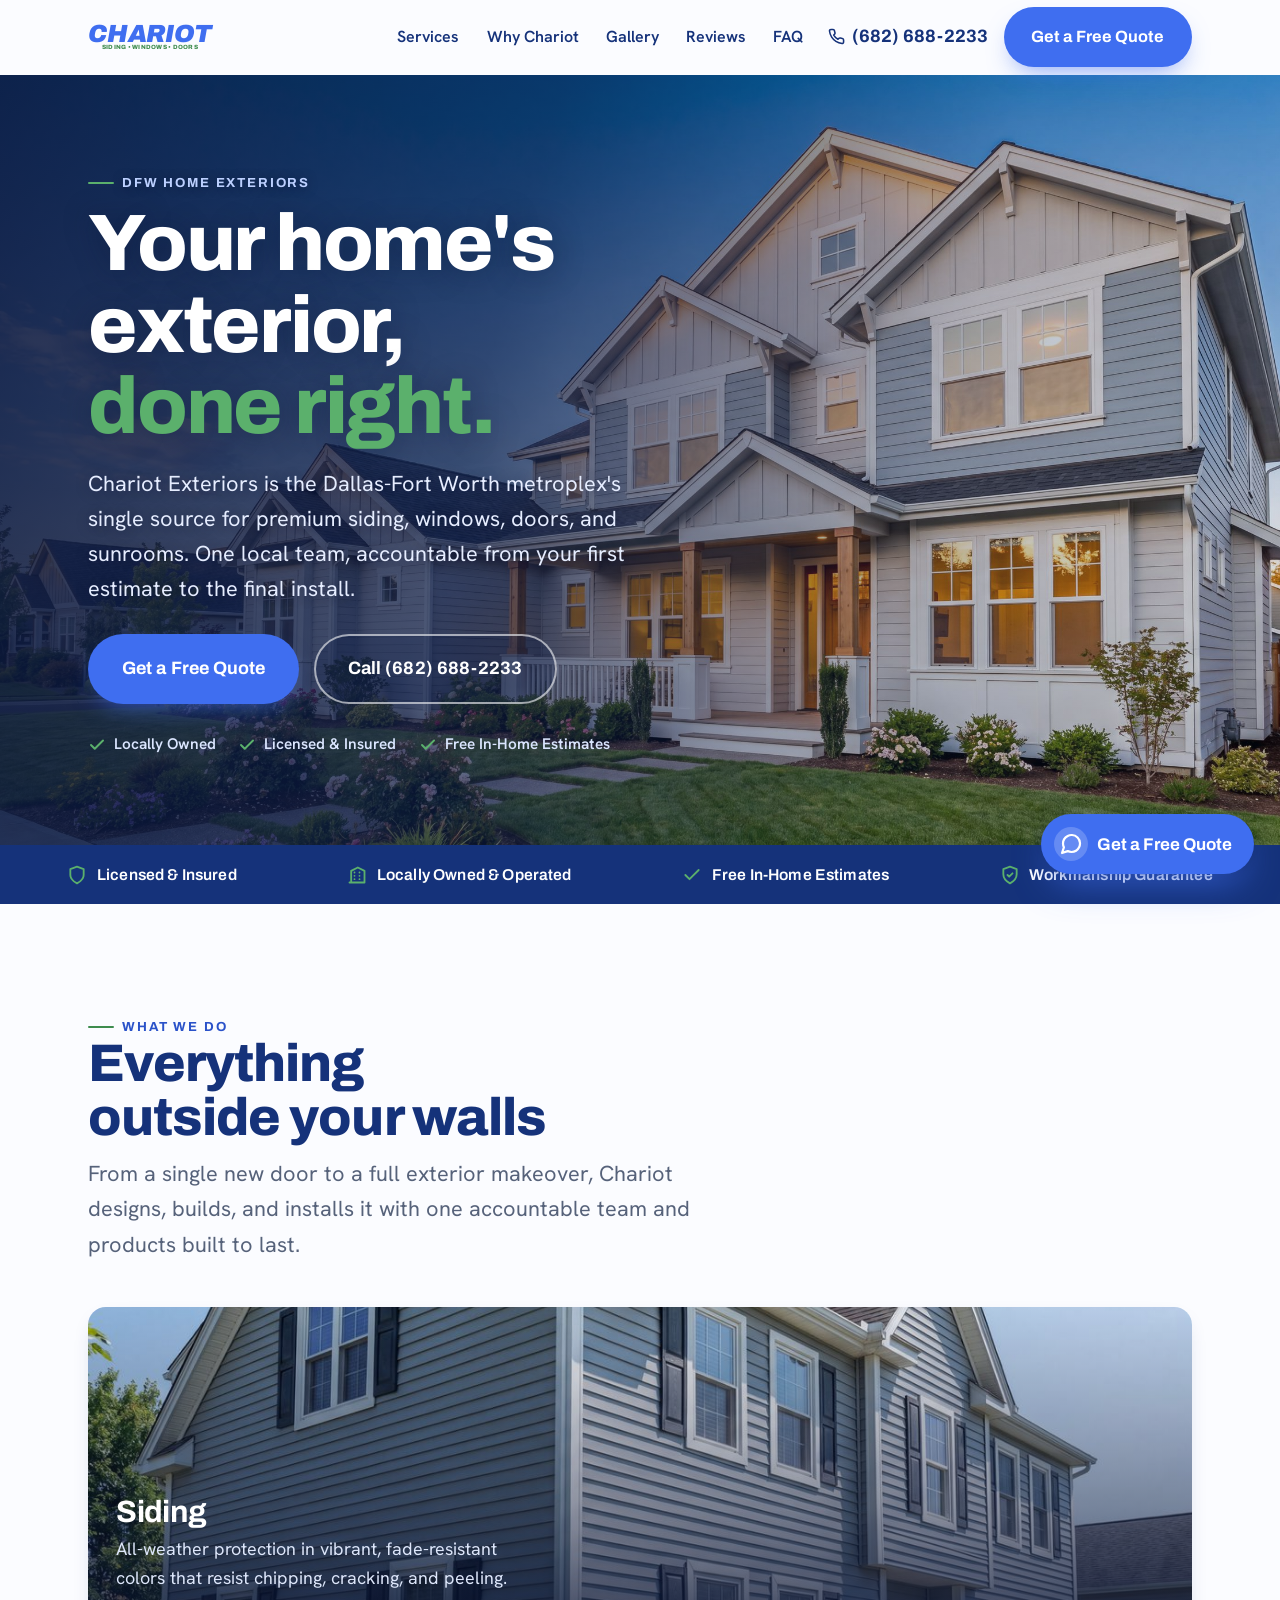
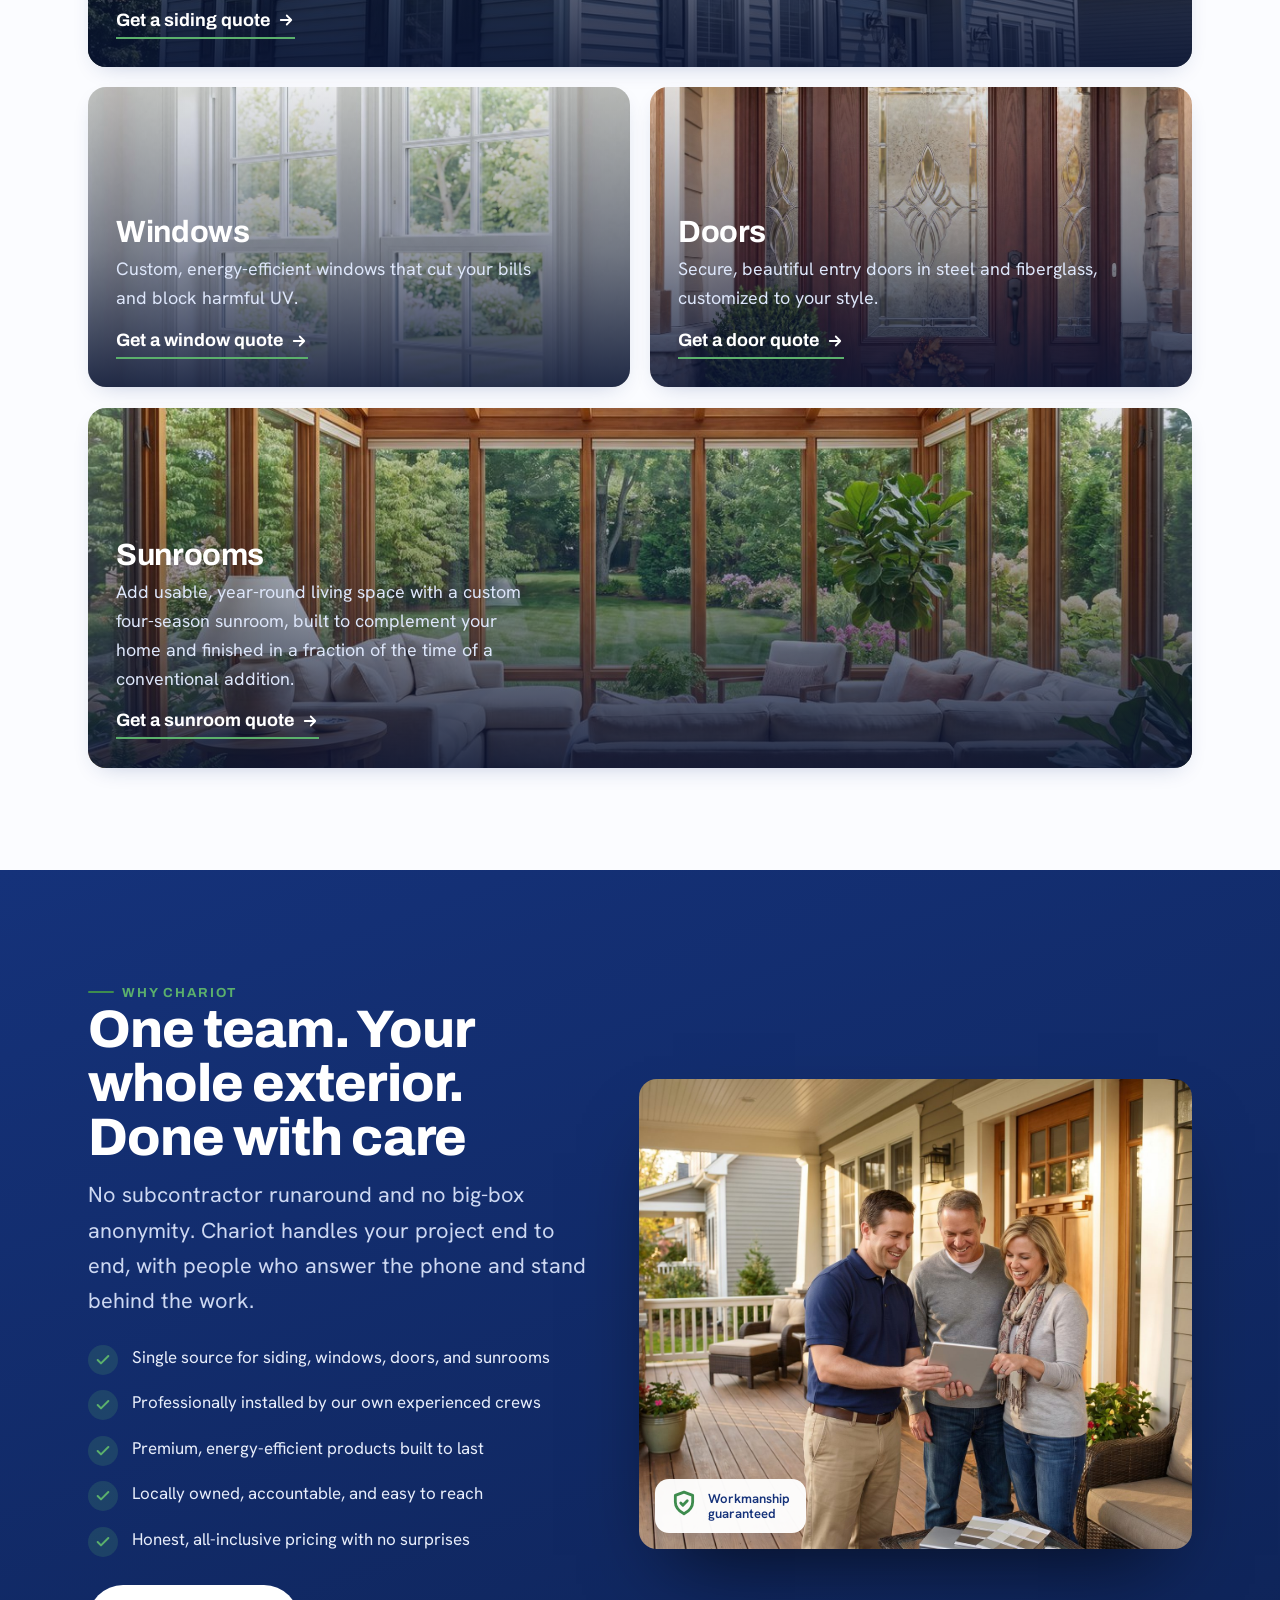
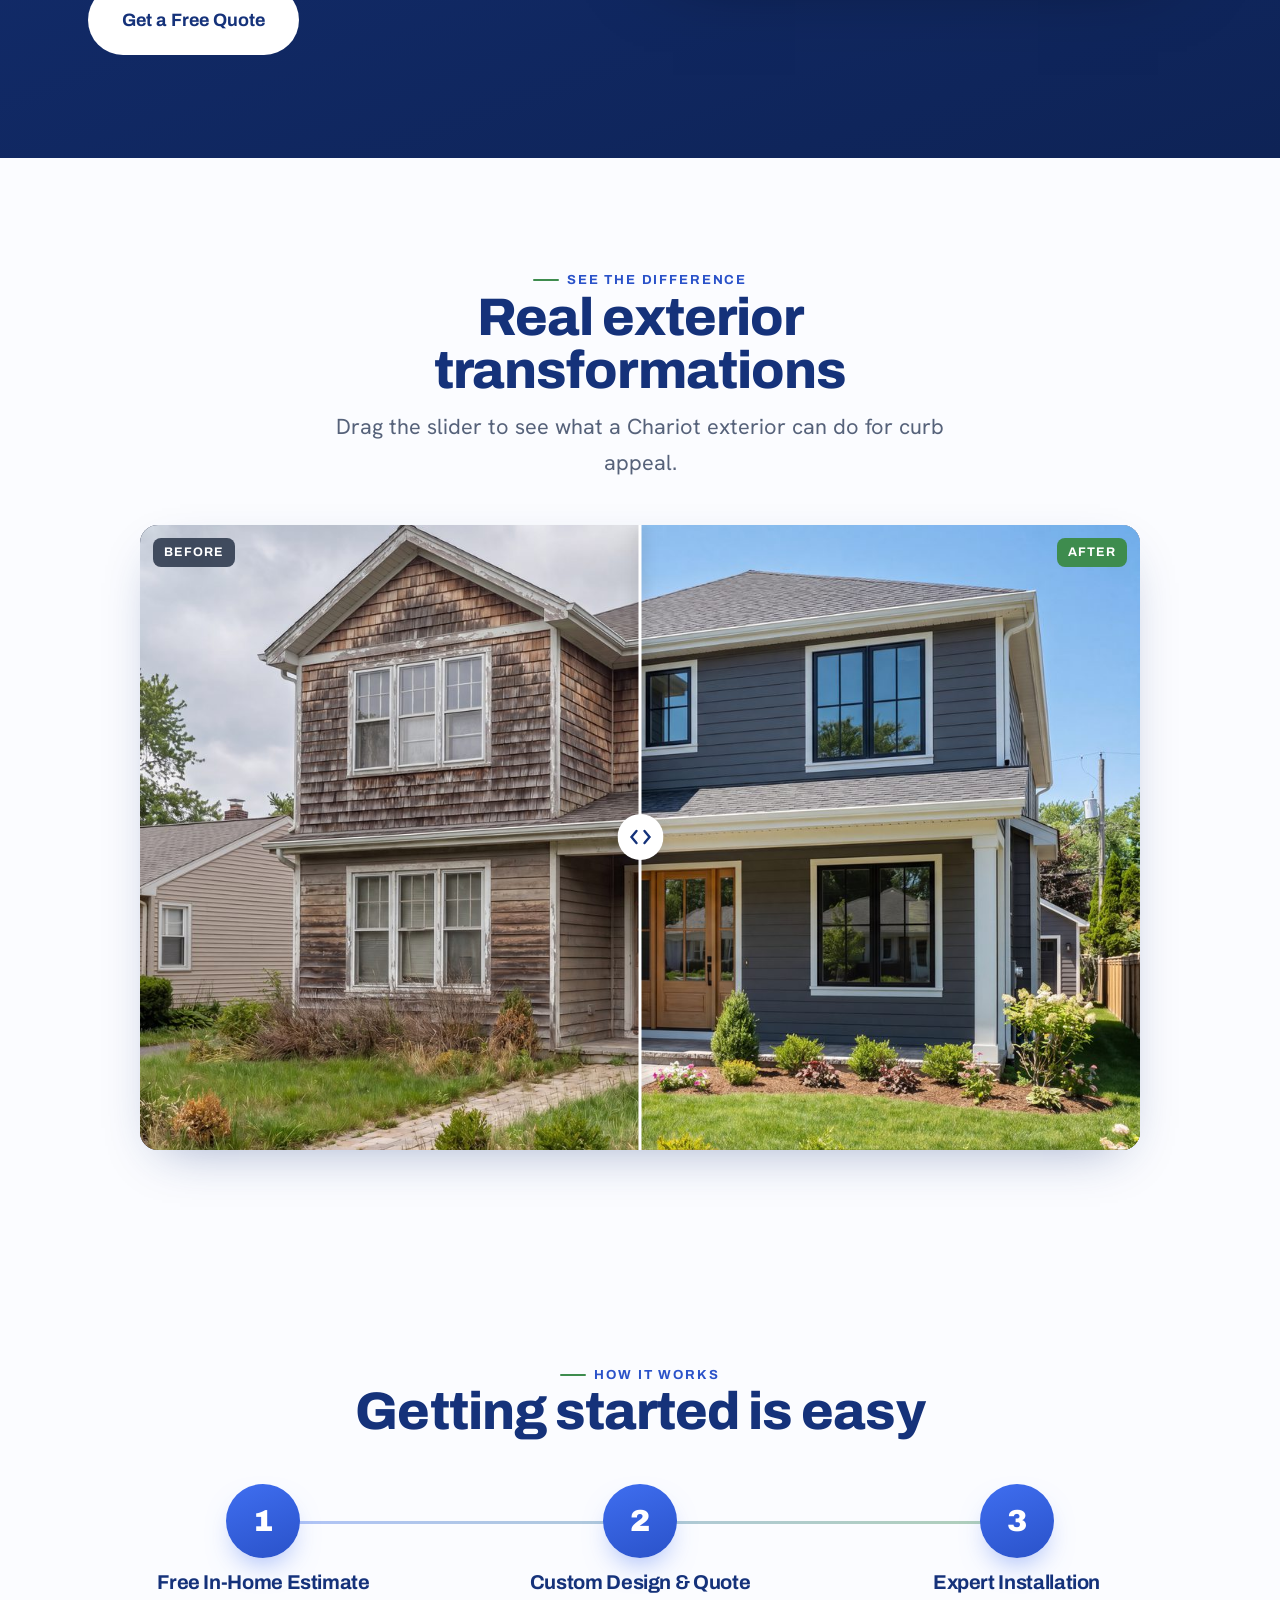
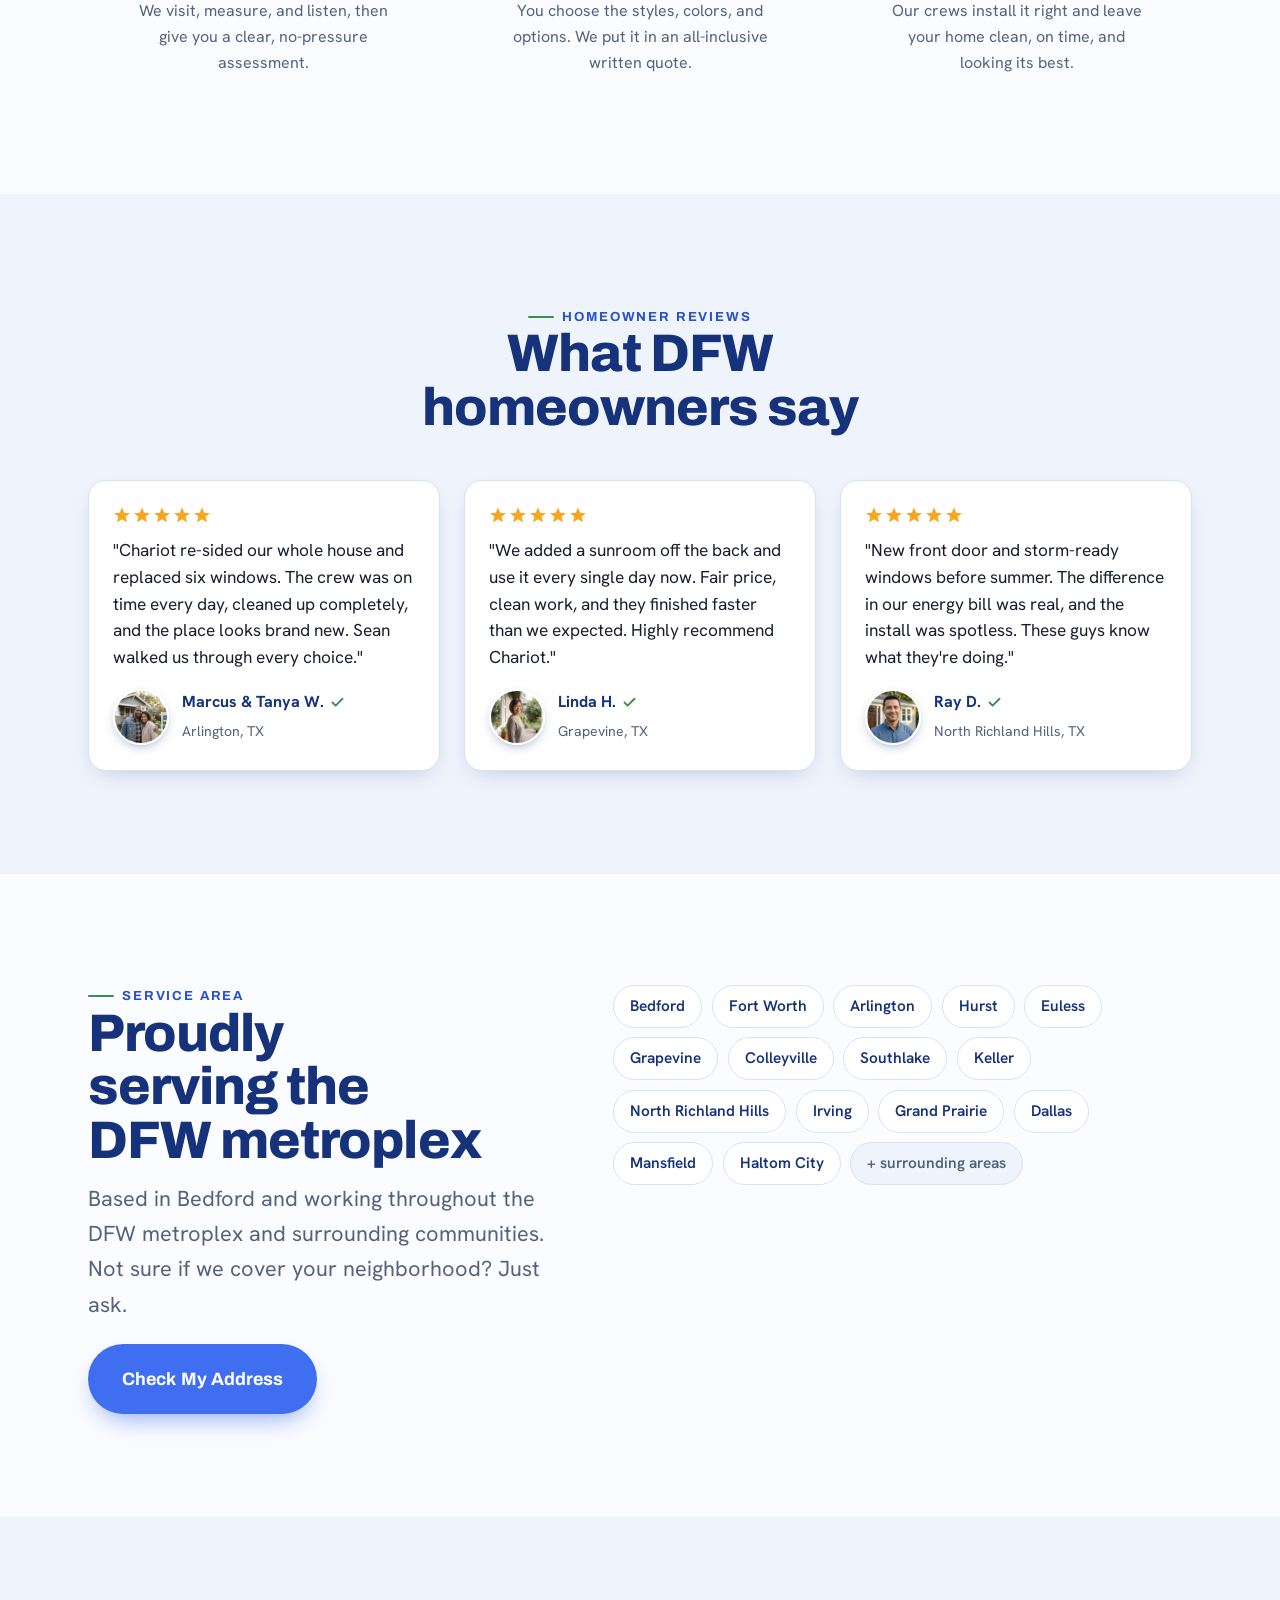
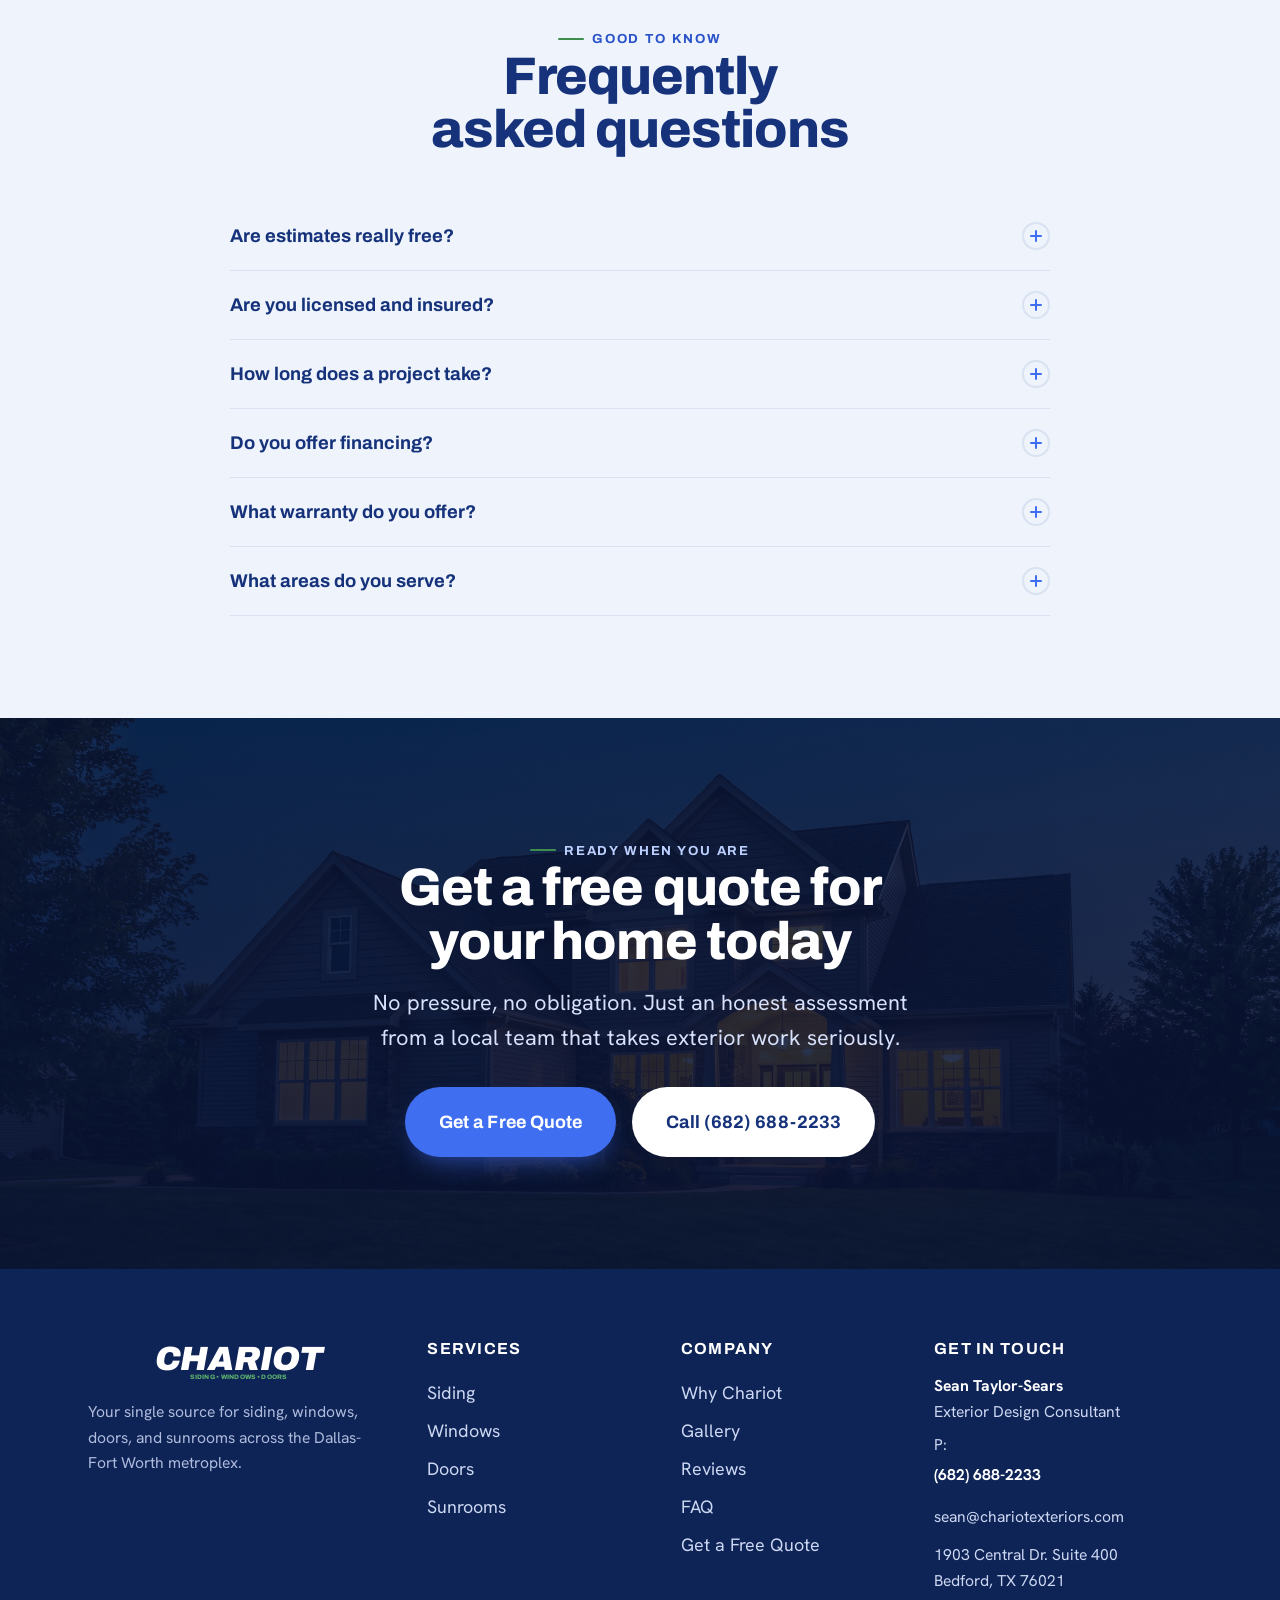
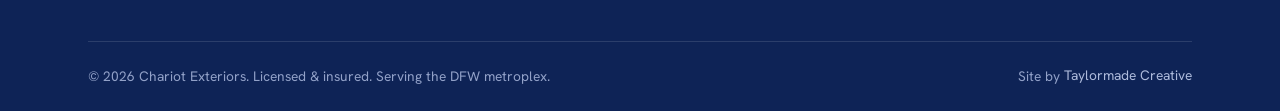
==== commit 5a3a86b7: "Trust ribbon: continuous scrolling marquee (evenly spaced, seamless loop, pause on hover, reduced-mo" ====
--- a/index.html
+++ b/index.html
@@ -83,14 +83,22 @@
   </div>
 </section>
 
-<!-- ===================== TRUST RIBBON ===================== -->
-<div class="ribbon">
-  <ul class="wrap">
-    <li><svg aria-hidden="true" focusable="false" width="20" height="20" viewBox="0 0 24 24" fill="none" stroke="currentColor" stroke-width="2.2" stroke-linecap="round" stroke-linejoin="round"><path d="M12 22s8-4 8-10V5l-8-3-8 3v7c0 6 8 10 8 10z"/></svg>Licensed &amp; Insured</li>
-    <li><svg aria-hidden="true" focusable="false" width="20" height="20" viewBox="0 0 24 24" fill="none" stroke="currentColor" stroke-width="2.2" stroke-linecap="round" stroke-linejoin="round"><path d="M3 21h18M5 21V7l8-4 8 4v14M9 9h.01M9 13h.01M9 17h.01M15 9h.01M15 13h.01M15 17h.01"/></svg>Locally Owned &amp; Operated</li>
-    <li><svg aria-hidden="true" focusable="false" width="20" height="20" viewBox="0 0 24 24" fill="none" stroke="currentColor" stroke-width="2.2" stroke-linecap="round" stroke-linejoin="round"><path d="M20 6 9 17l-5-5"/></svg>Free In-Home Estimates</li>
-    <li><svg aria-hidden="true" focusable="false" width="20" height="20" viewBox="0 0 24 24" fill="none" stroke="currentColor" stroke-width="2.2" stroke-linecap="round" stroke-linejoin="round"><path d="M12 2 4 5v6c0 5 3.5 8.5 8 11 4.5-2.5 8-6 8-11V5z"/><path d="m9 12 2 2 4-4"/></svg>Workmanship Guarantee</li>
-  </ul>
+<!-- ===================== TRUST RIBBON (scrolling marquee) ===================== -->
+<div class="ribbon" aria-label="Why homeowners trust Chariot">
+  <div class="marquee">
+    <ul class="ribbon-set">
+      <li><svg aria-hidden="true" focusable="false" width="20" height="20" viewBox="0 0 24 24" fill="none" stroke="currentColor" stroke-width="2.2" stroke-linecap="round" stroke-linejoin="round"><path d="M12 22s8-4 8-10V5l-8-3-8 3v7c0 6 8 10 8 10z"/></svg>Licensed &amp; Insured</li>
+      <li><svg aria-hidden="true" focusable="false" width="20" height="20" viewBox="0 0 24 24" fill="none" stroke="currentColor" stroke-width="2.2" stroke-linecap="round" stroke-linejoin="round"><path d="M3 21h18M5 21V7l8-4 8 4v14M9 9h.01M9 13h.01M9 17h.01M15 9h.01M15 13h.01M15 17h.01"/></svg>Locally Owned &amp; Operated</li>
+      <li><svg aria-hidden="true" focusable="false" width="20" height="20" viewBox="0 0 24 24" fill="none" stroke="currentColor" stroke-width="2.2" stroke-linecap="round" stroke-linejoin="round"><path d="M20 6 9 17l-5-5"/></svg>Free In-Home Estimates</li>
+      <li><svg aria-hidden="true" focusable="false" width="20" height="20" viewBox="0 0 24 24" fill="none" stroke="currentColor" stroke-width="2.2" stroke-linecap="round" stroke-linejoin="round"><path d="M12 2 4 5v6c0 5 3.5 8.5 8 11 4.5-2.5 8-6 8-11V5z"/><path d="m9 12 2 2 4-4"/></svg>Workmanship Guarantee</li>
+    </ul>
+    <ul class="ribbon-set" aria-hidden="true">
+      <li><svg aria-hidden="true" focusable="false" width="20" height="20" viewBox="0 0 24 24" fill="none" stroke="currentColor" stroke-width="2.2" stroke-linecap="round" stroke-linejoin="round"><path d="M12 22s8-4 8-10V5l-8-3-8 3v7c0 6 8 10 8 10z"/></svg>Licensed &amp; Insured</li>
+      <li><svg aria-hidden="true" focusable="false" width="20" height="20" viewBox="0 0 24 24" fill="none" stroke="currentColor" stroke-width="2.2" stroke-linecap="round" stroke-linejoin="round"><path d="M3 21h18M5 21V7l8-4 8 4v14M9 9h.01M9 13h.01M9 17h.01M15 9h.01M15 13h.01M15 17h.01"/></svg>Locally Owned &amp; Operated</li>
+      <li><svg aria-hidden="true" focusable="false" width="20" height="20" viewBox="0 0 24 24" fill="none" stroke="currentColor" stroke-width="2.2" stroke-linecap="round" stroke-linejoin="round"><path d="M20 6 9 17l-5-5"/></svg>Free In-Home Estimates</li>
+      <li><svg aria-hidden="true" focusable="false" width="20" height="20" viewBox="0 0 24 24" fill="none" stroke="currentColor" stroke-width="2.2" stroke-linecap="round" stroke-linejoin="round"><path d="M12 2 4 5v6c0 5 3.5 8.5 8 11 4.5-2.5 8-6 8-11V5z"/><path d="m9 12 2 2 4-4"/></svg>Workmanship Guarantee</li>
+    </ul>
+  </div>
 </div>
 
 <!-- ===================== SERVICES ===================== -->
--- a/styles.css
+++ b/styles.css
@@ -136,10 +136,14 @@
 .hp{position:absolute;left:-9999px;}
 
 /* trust ribbon under hero */
-.ribbon{background:var(--navy);color:#fff;}
-.ribbon ul{display:flex;flex-wrap:wrap;justify-content:center;gap:.7rem 2.4rem;padding:1.1rem 0;margin:0;list-style:none;}
-.ribbon li{display:flex;align-items:center;gap:.6rem;font-family:var(--display);font-weight:600;font-size:.98rem;letter-spacing:.01em;}
+.ribbon{background:var(--navy);color:#fff;overflow:hidden;}
+.ribbon .marquee{display:flex;}
+.ribbon-set{flex:0 0 100%;min-width:100%;display:flex;align-items:center;justify-content:space-around;
+  gap:1.5rem;margin:0;padding:1.05rem 1.5rem;list-style:none;animation:ribbon-scroll 32s linear infinite;}
+.ribbon li{display:flex;align-items:center;gap:.6rem;font-family:var(--display);font-weight:600;font-size:.98rem;letter-spacing:.01em;white-space:nowrap;}
 .ribbon svg{color:var(--green-lt);flex:none;}
+@keyframes ribbon-scroll{to{transform:translateX(-100%);}}
+@media(hover:hover){.ribbon:hover .ribbon-set{animation-play-state:paused;}}
 
 /* section heads */
 .sec-head{max-width:62ch;margin-bottom:clamp(1.8rem,3.5vw,2.8rem);}
@@ -298,11 +302,9 @@
   .hero .btn-lg{padding:.82rem 1.4rem;font-size:1rem;}
   .hero-trust{display:none;}            /* redundant with the ribbon below */
 
-  /* trust ribbon: centered, swipeable single row */
-  .ribbon ul{flex-wrap:nowrap;overflow-x:auto;justify-content:flex-start;gap:1.6rem;
-    padding-block:.95rem;scrollbar-width:none;scroll-snap-type:x proximity;-webkit-overflow-scrolling:touch;}
-  .ribbon ul::-webkit-scrollbar{display:none;}
-  .ribbon li{flex:none;scroll-snap-align:center;font-size:.94rem;}
+  /* trust ribbon: natural-width items so labels aren't squished while scrolling */
+  .ribbon-set{flex:0 0 auto;min-width:max-content;justify-content:flex-start;gap:2.2rem;font-size:.94rem;}
+  .ribbon li{font-size:.94rem;}
 }
 
 /* ---------- mobile menu ---------- */
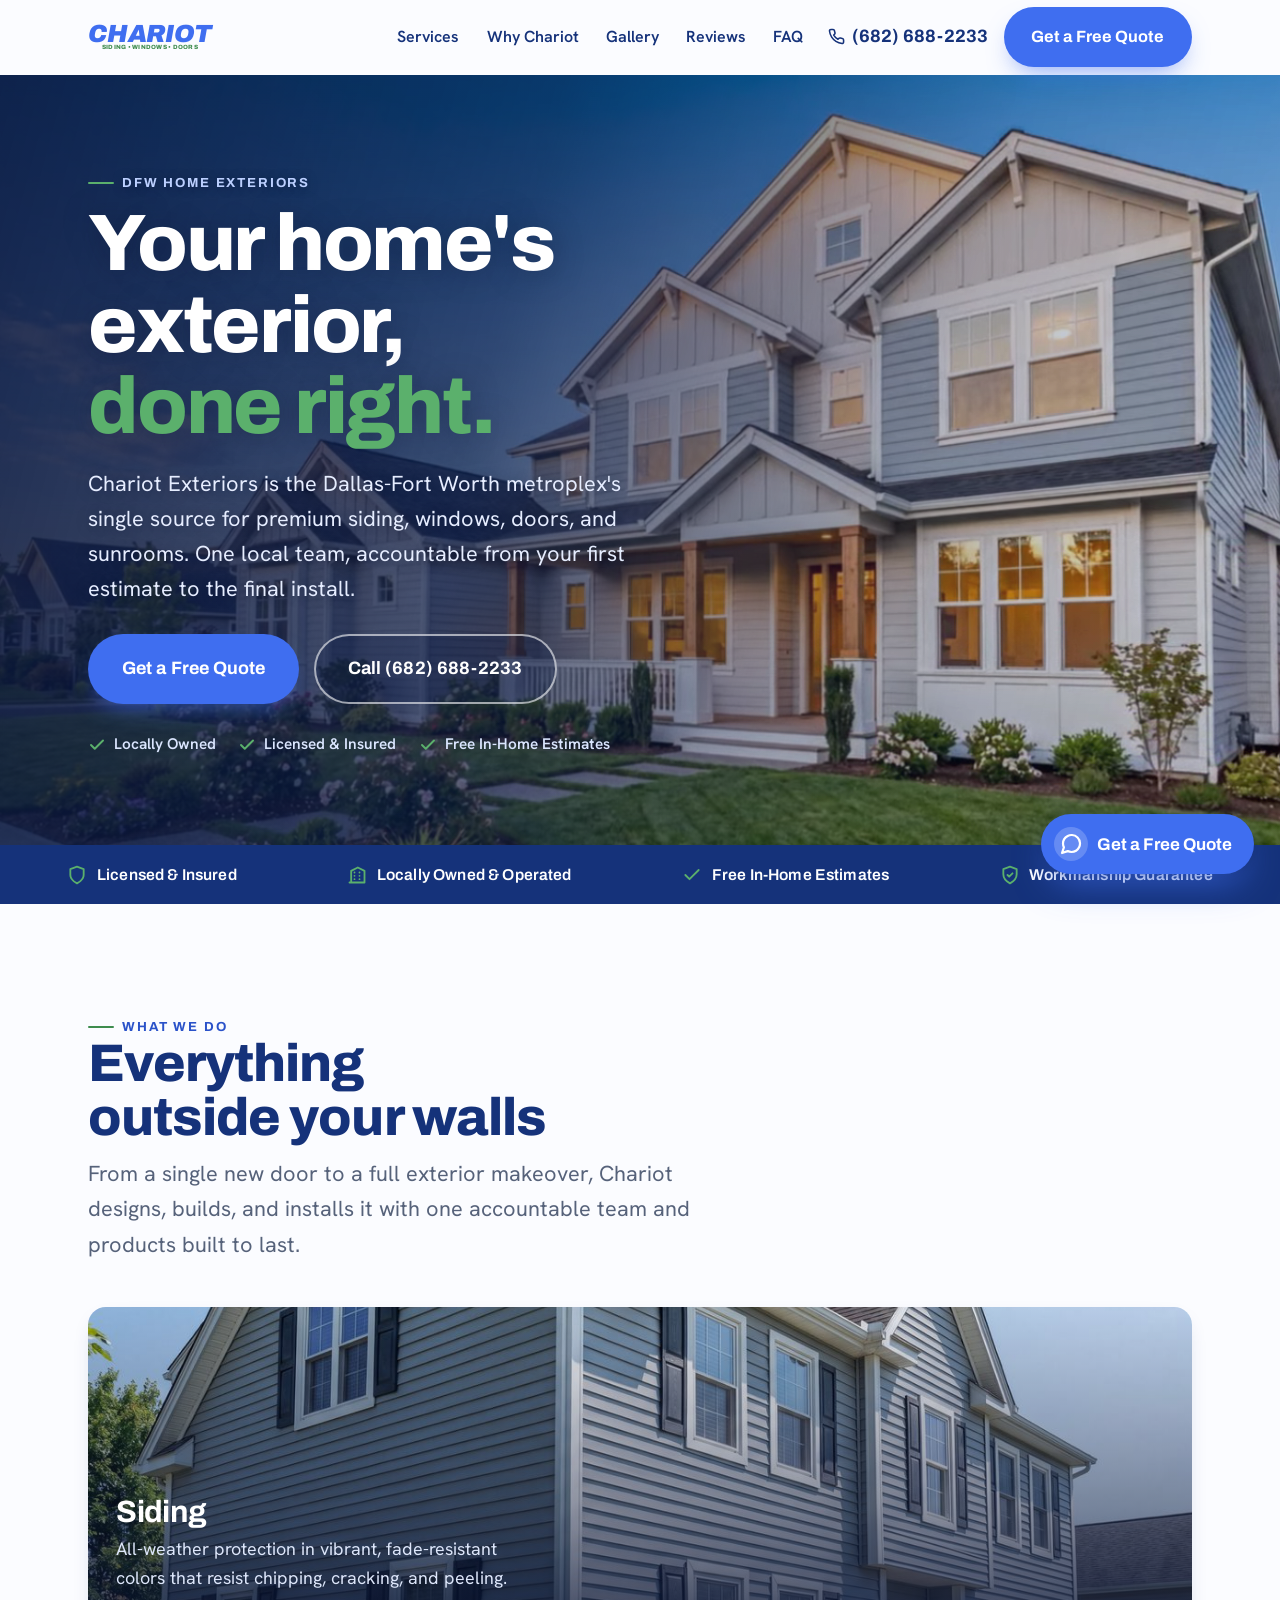
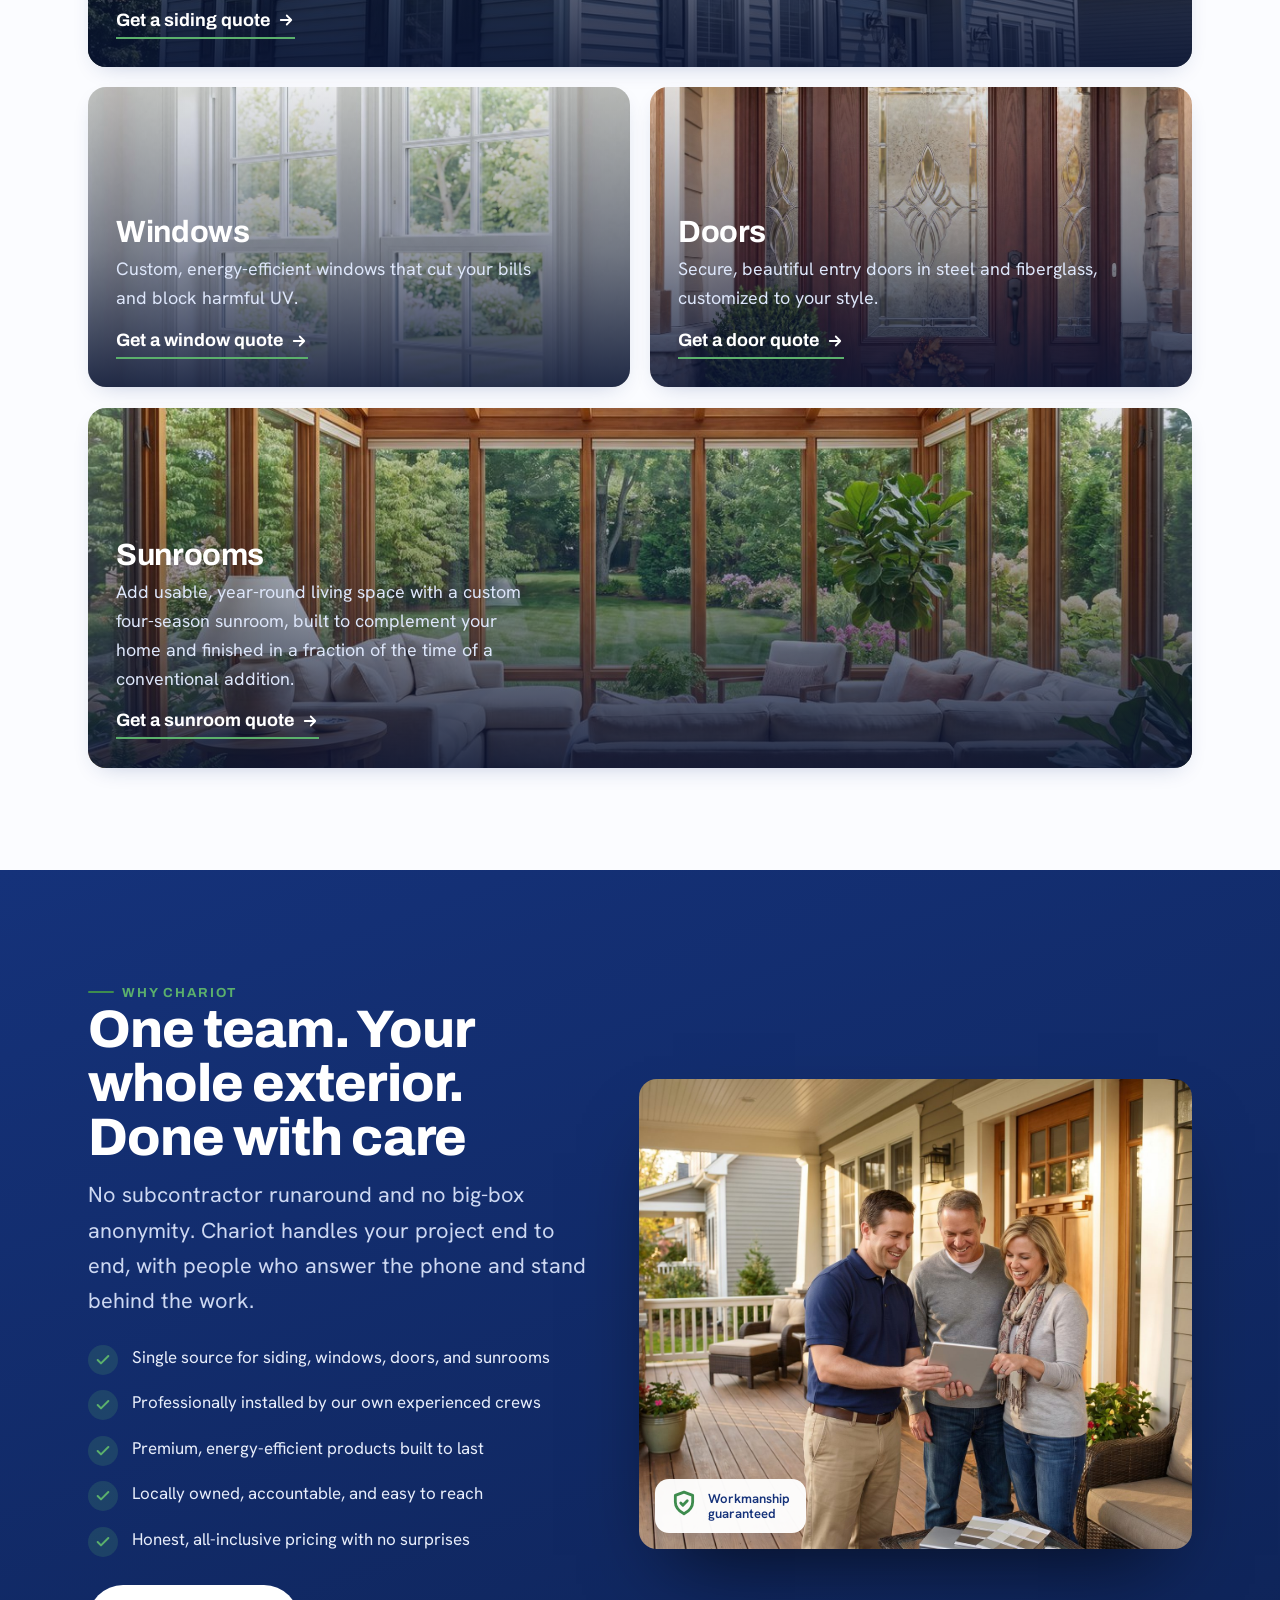
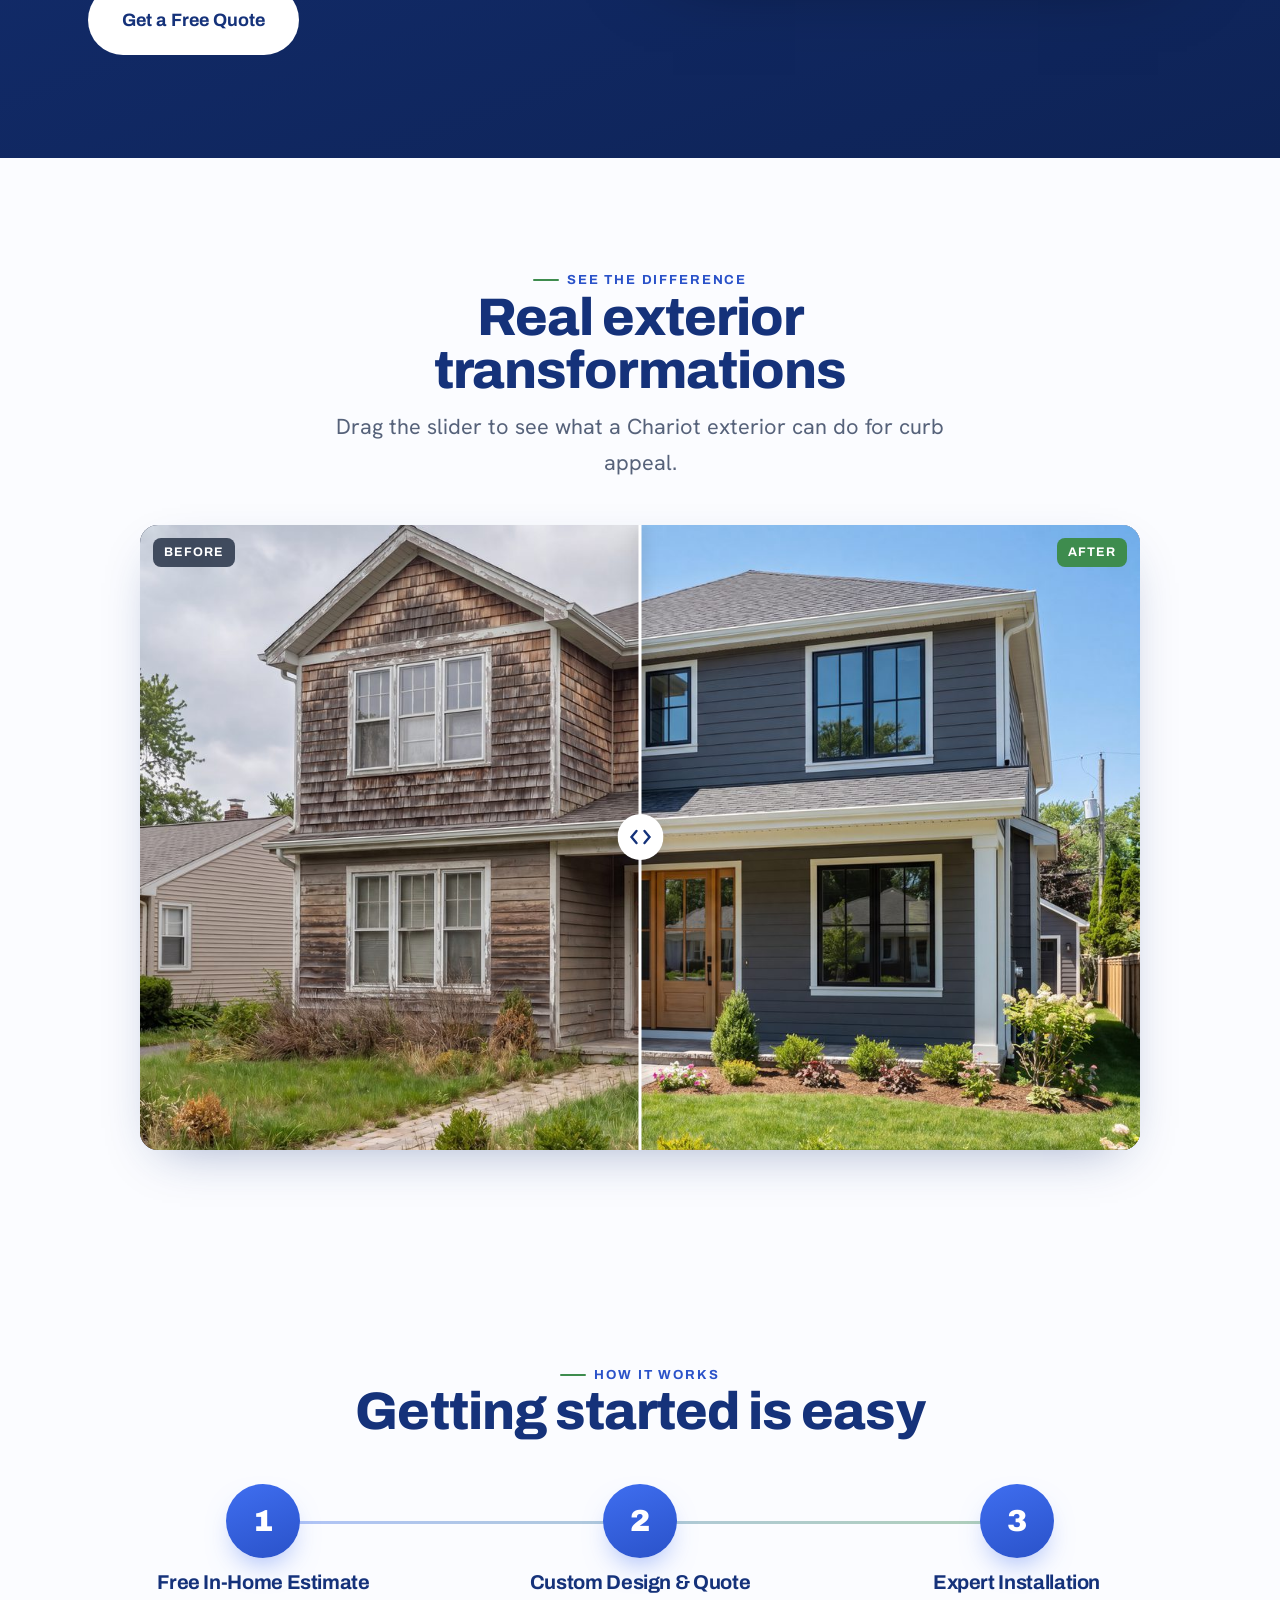
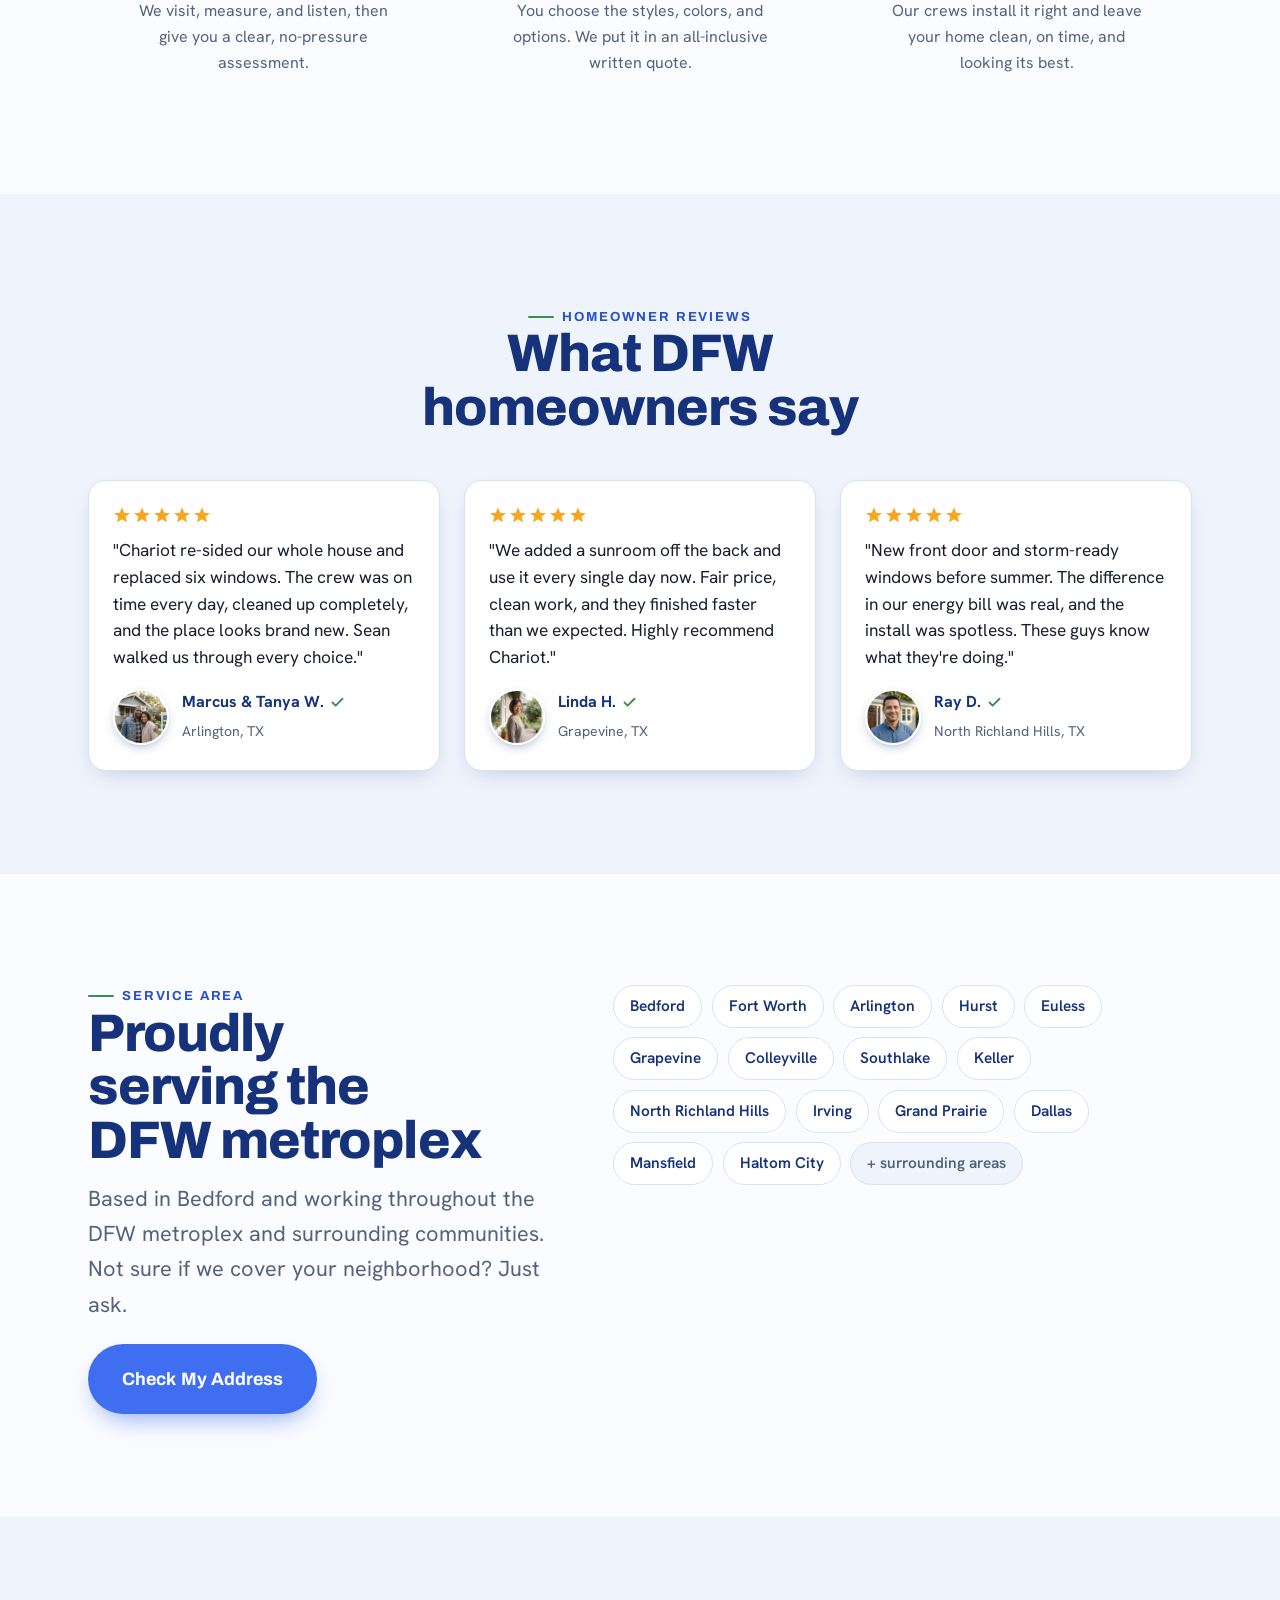
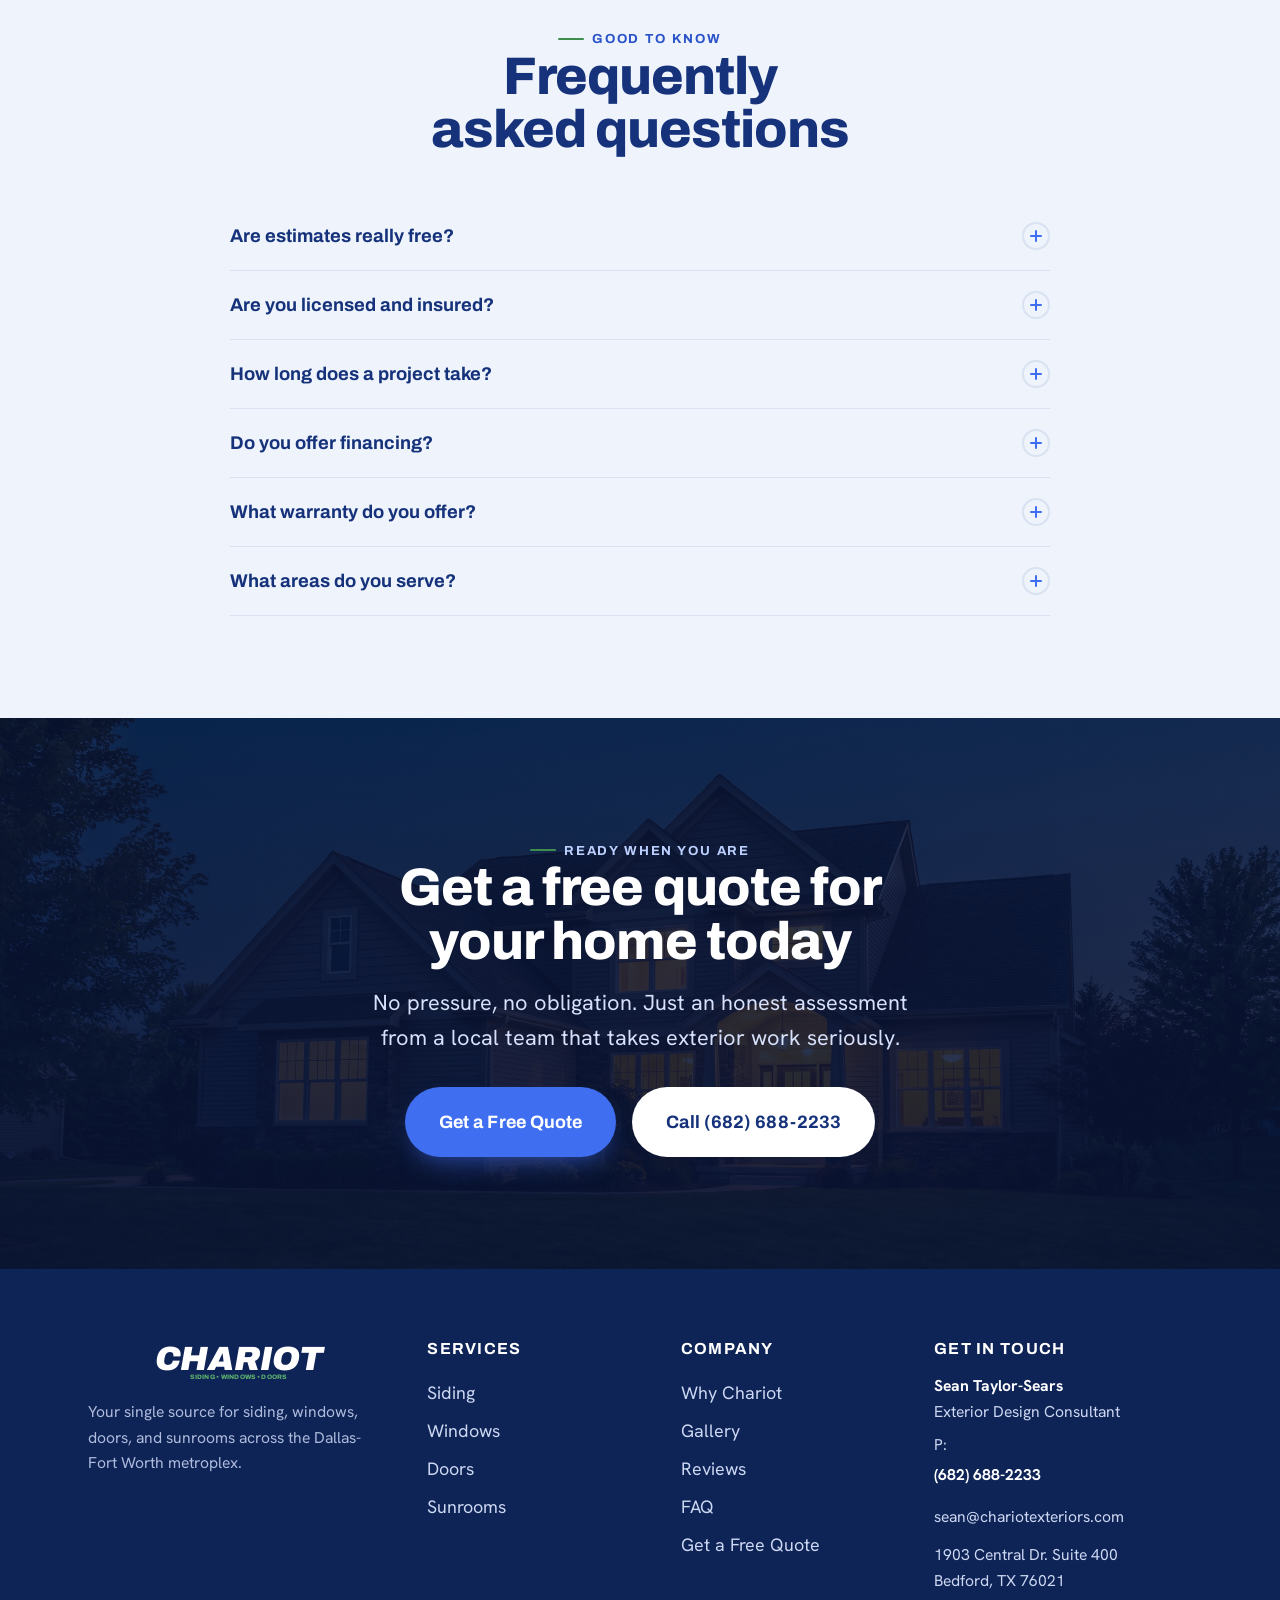
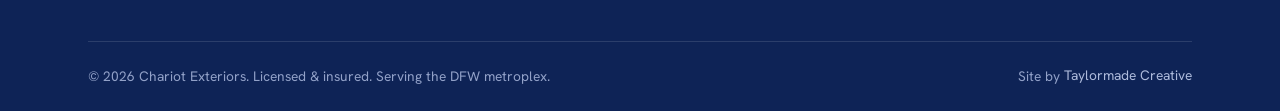
==== commit caa54490: "Hero background video (Higgsfield Kling 3.0 Turbo, 15s 720p): cinematic golden-hour push-in on the h" ====
--- a/index.html
+++ b/index.html
@@ -64,7 +64,13 @@
 
 <!-- ===================== HERO ===================== -->
 <section class="hero">
-  <div class="hero-bg"><img src="images/hero.jpg" alt="A freshly renovated two-story DFW home with new siding and windows at golden hour" fetchpriority="high"></div>
+  <div class="hero-bg">
+    <img src="images/hero.jpg" alt="A freshly renovated two-story DFW home with new siding and windows at golden hour" fetchpriority="high">
+    <video class="hero-video" autoplay muted loop playsinline preload="auto" poster="images/hero.jpg" aria-hidden="true">
+      <source src="videos/hero.webm" type="video/webm">
+      <source src="videos/hero.mp4" type="video/mp4">
+    </video>
+  </div>
   <div class="wrap hero-grid">
     <div class="hero-copy">
       <span class="kicker">DFW Home Exteriors</span>
--- a/styles.css
+++ b/styles.css
@@ -108,7 +108,8 @@
 /* ===================== HERO ===================== */
 .hero{position:relative;color:#fff;overflow:hidden;isolation:isolate;}
 .hero-bg{position:absolute;inset:0;z-index:-2;}
-.hero-bg img{width:100%;height:100%;object-fit:cover;object-position:center 55%;}
+.hero-bg img,.hero-bg video{position:absolute;inset:0;width:100%;height:100%;object-fit:cover;object-position:center 55%;}
+.hero-bg video{z-index:0;}
 .hero-bg::after{content:"";position:absolute;inset:0;
   background:linear-gradient(105deg,rgba(10,24,62,.9) 0%,rgba(12,28,70,.72) 38%,rgba(12,28,70,.28) 70%,rgba(12,28,70,.12) 100%);}
 .hero-grid{display:flex;align-items:center;padding-block:clamp(3rem,7vw,5.5rem);min-height:min(82vh,720px);}
@@ -292,7 +293,7 @@
   .hero-bg::after{background:linear-gradient(180deg,
     rgba(9,20,52,.9) 0%,rgba(9,20,52,.6) 28%,rgba(9,20,52,.26) 52%,rgba(9,20,52,.16) 74%,rgba(9,20,52,.46) 100%);}
   .hero-grid{min-height:clamp(540px,80svh,720px);align-items:flex-end;padding-block:clamp(2rem,6vw,3rem);}
-  .hero-bg img{object-position:center 62%;}
+  .hero-bg img,.hero-bg video{object-position:center 62%;}
   .hero-copy{max-width:none;}
   h1{font-size:clamp(1.9rem,7.8vw,2.5rem);}
   .hero-copy .kicker{font-size:.72rem;letter-spacing:.1em;}
@@ -362,4 +363,5 @@
   *,*::before,*::after{animation-duration:.01ms !important;animation-iteration-count:1 !important;transition-duration:.01ms !important;}
   .reveal{opacity:1 !important;transform:none !important;}
   .quote-widget{transform:none;}
-}
+  .hero-video{display:none;}            /* show the static poster instead of motion */
+}
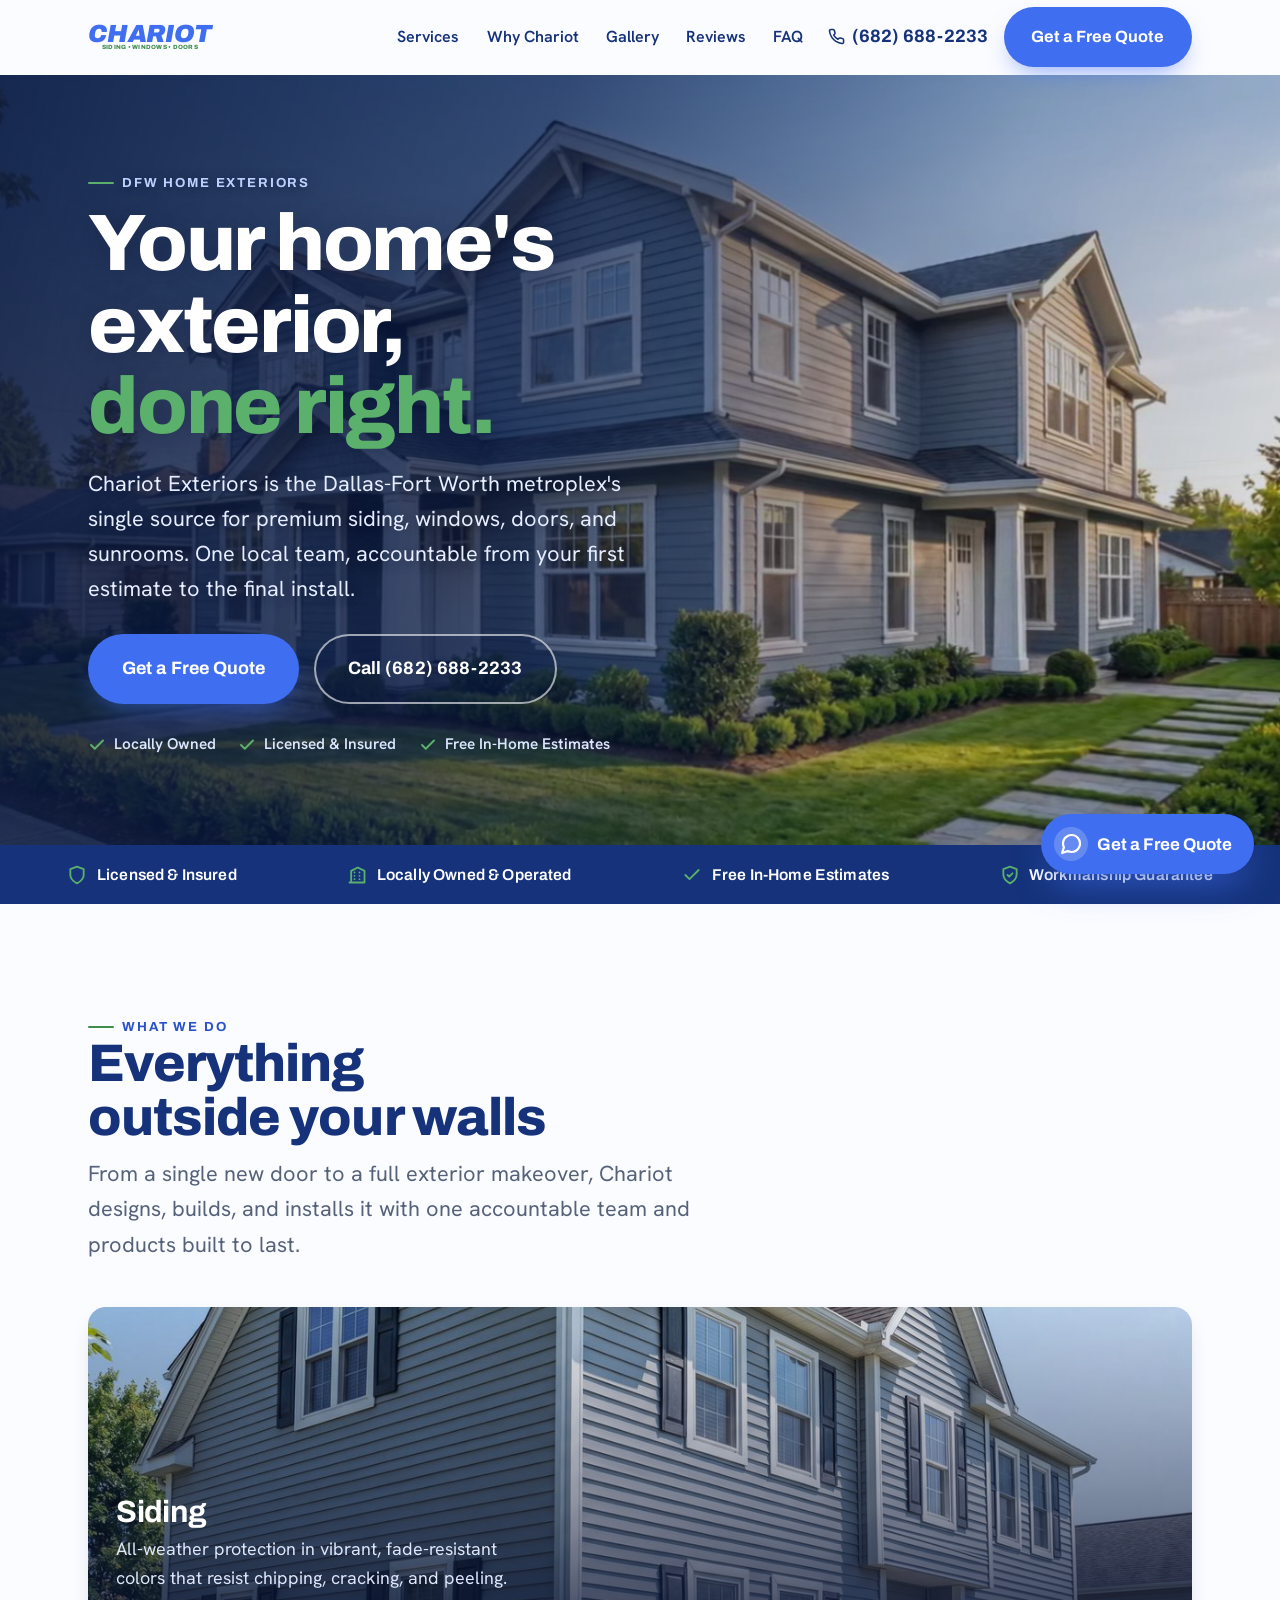
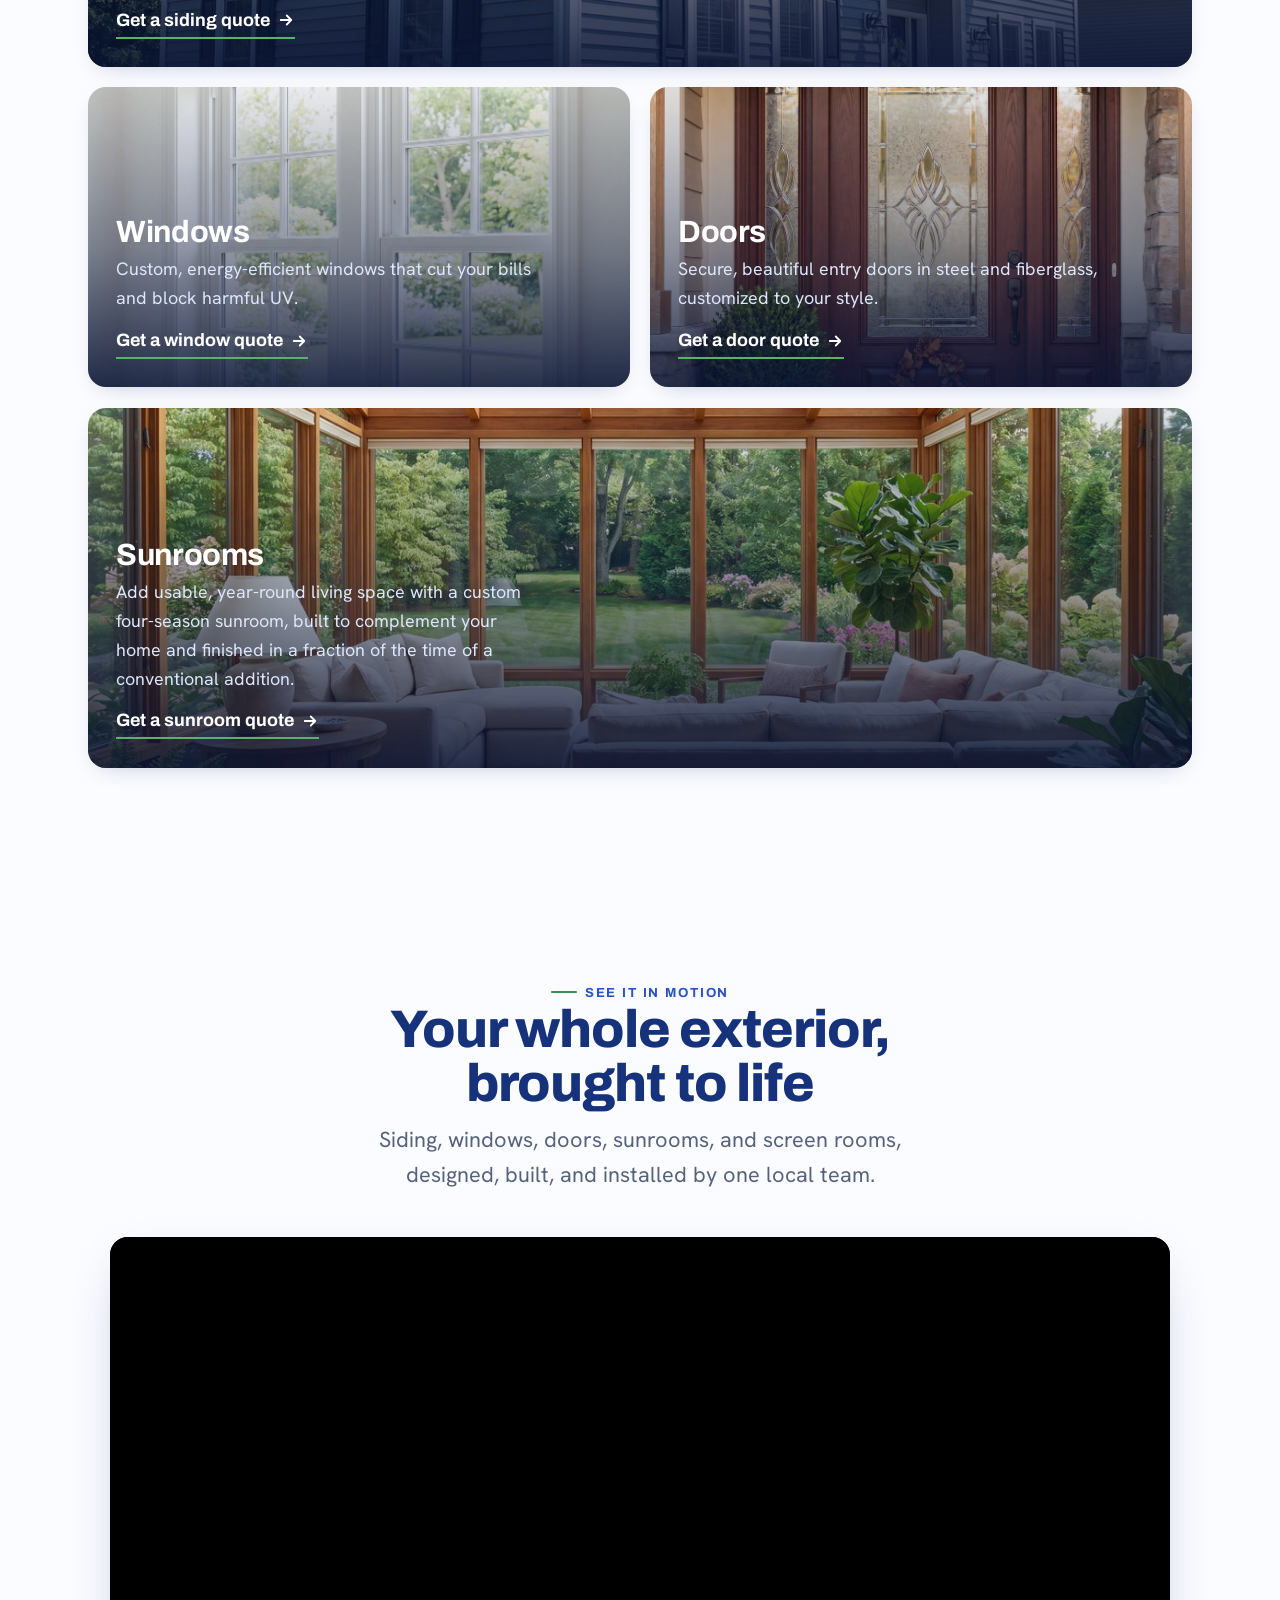
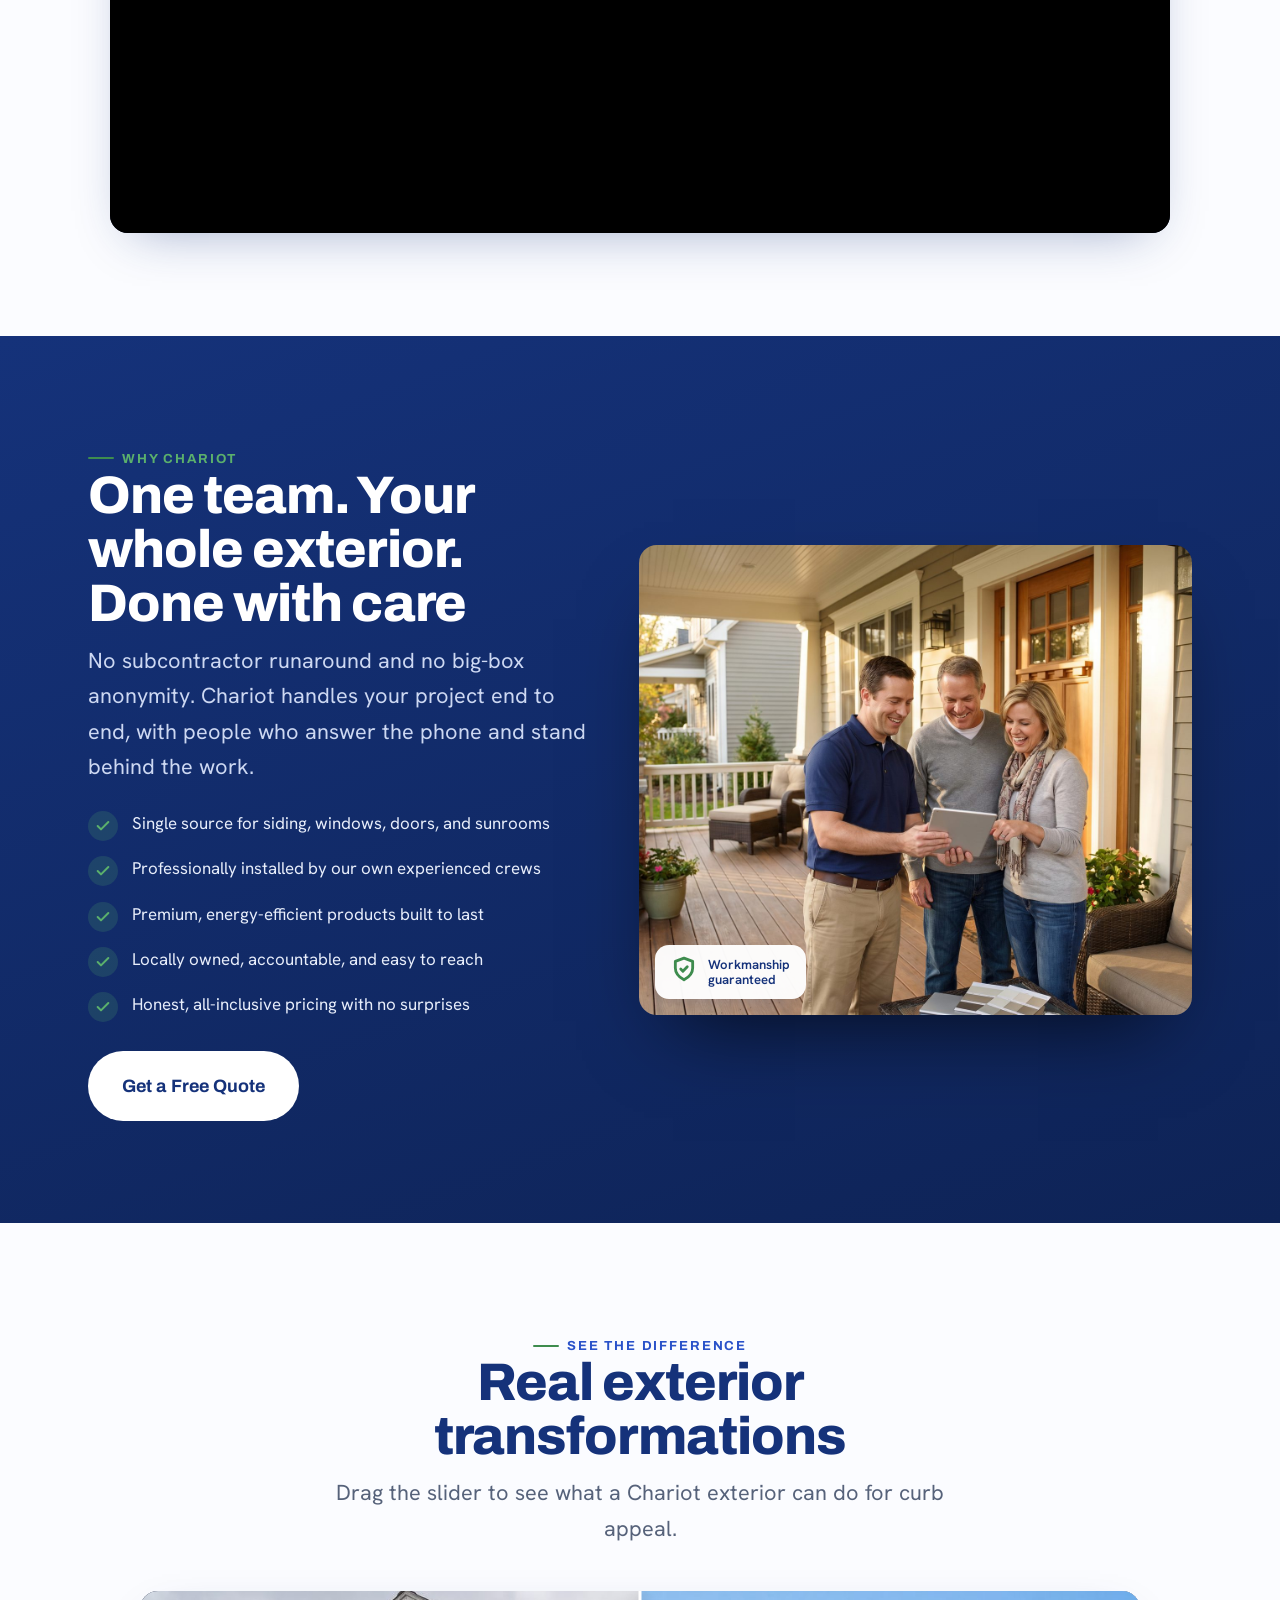
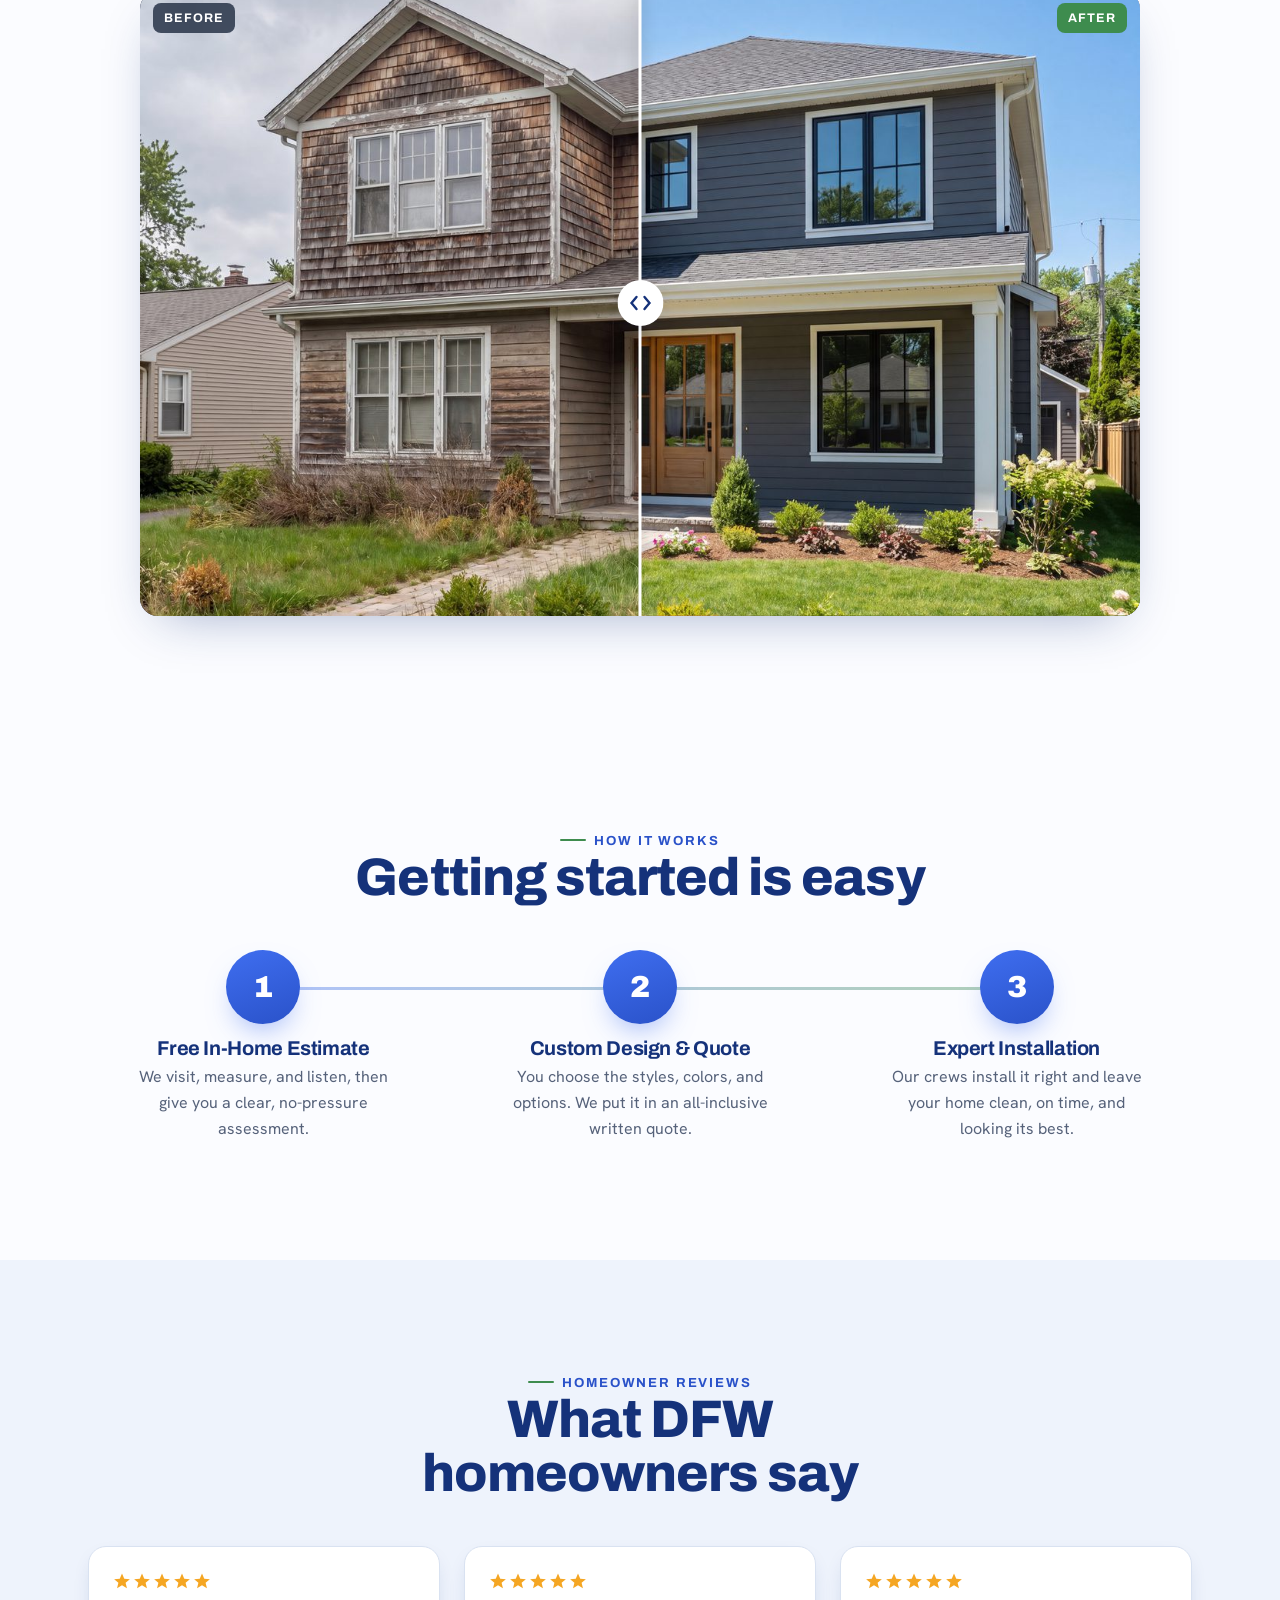
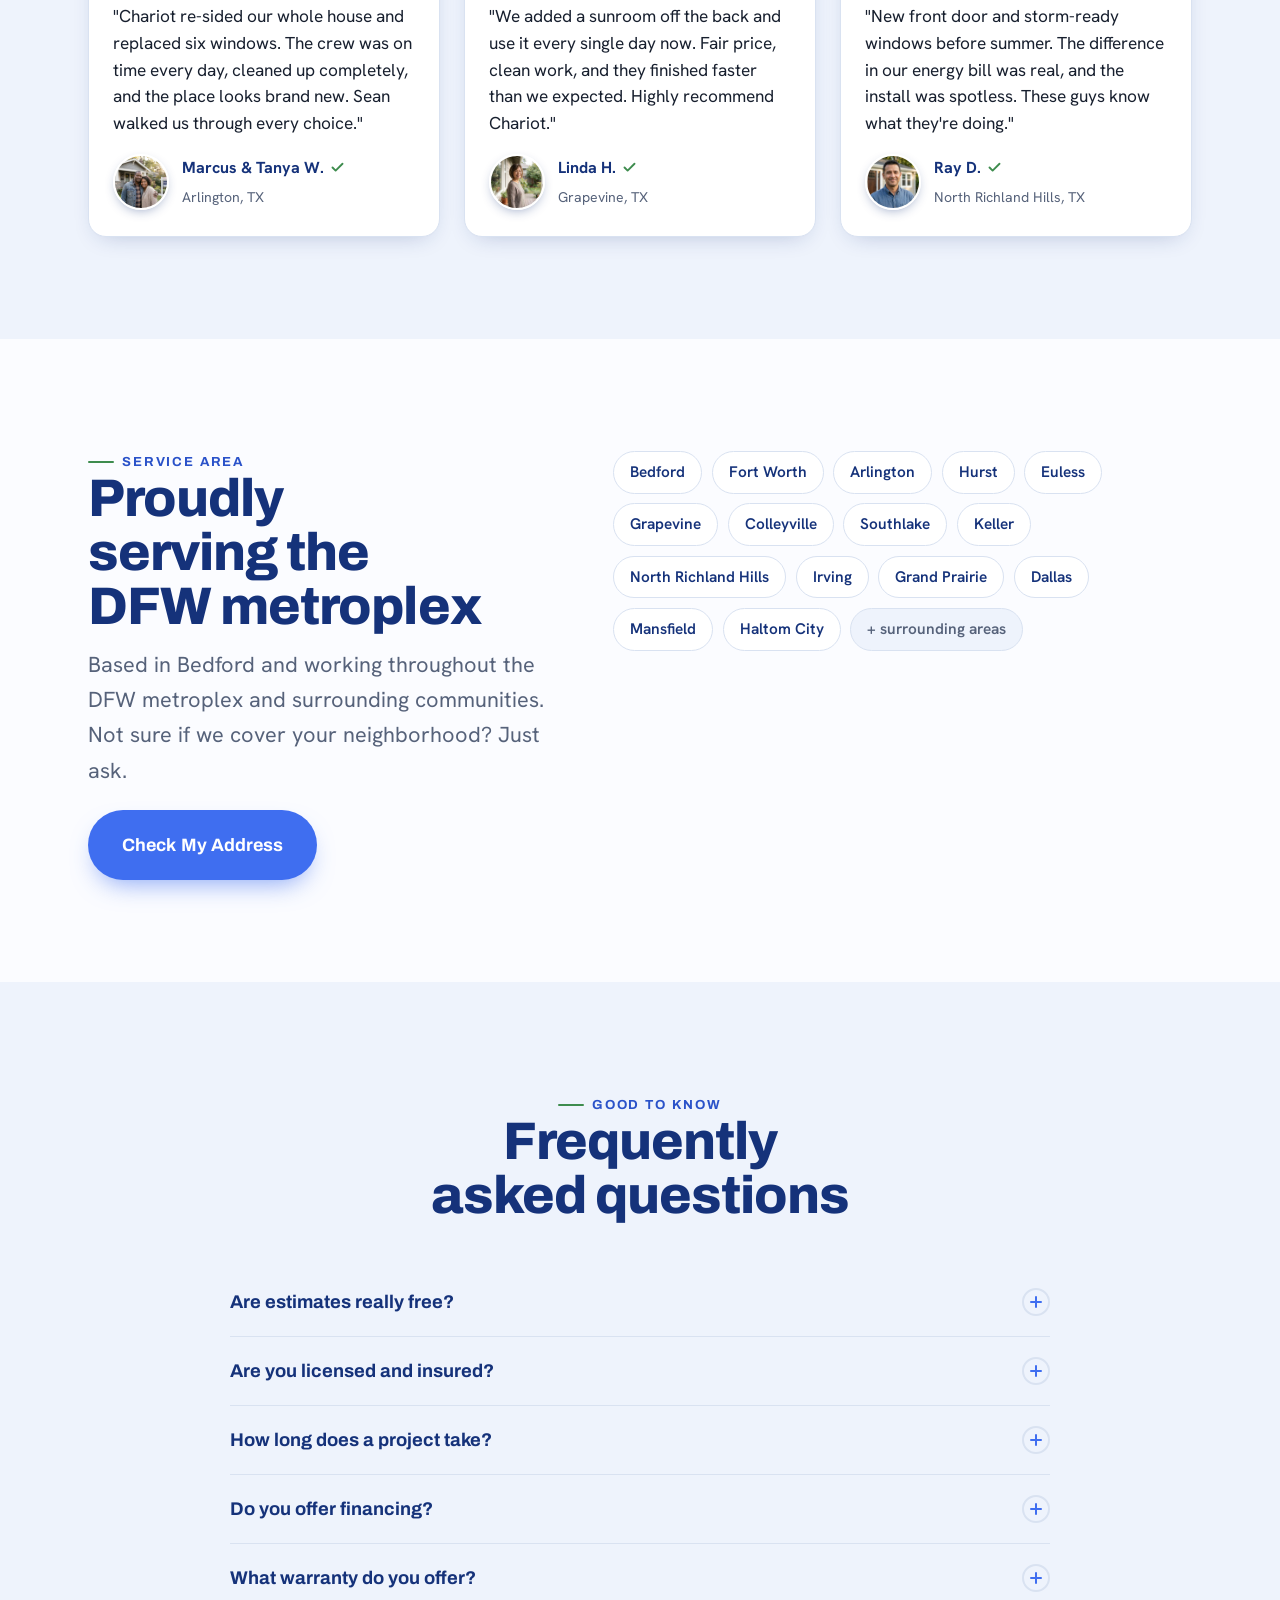
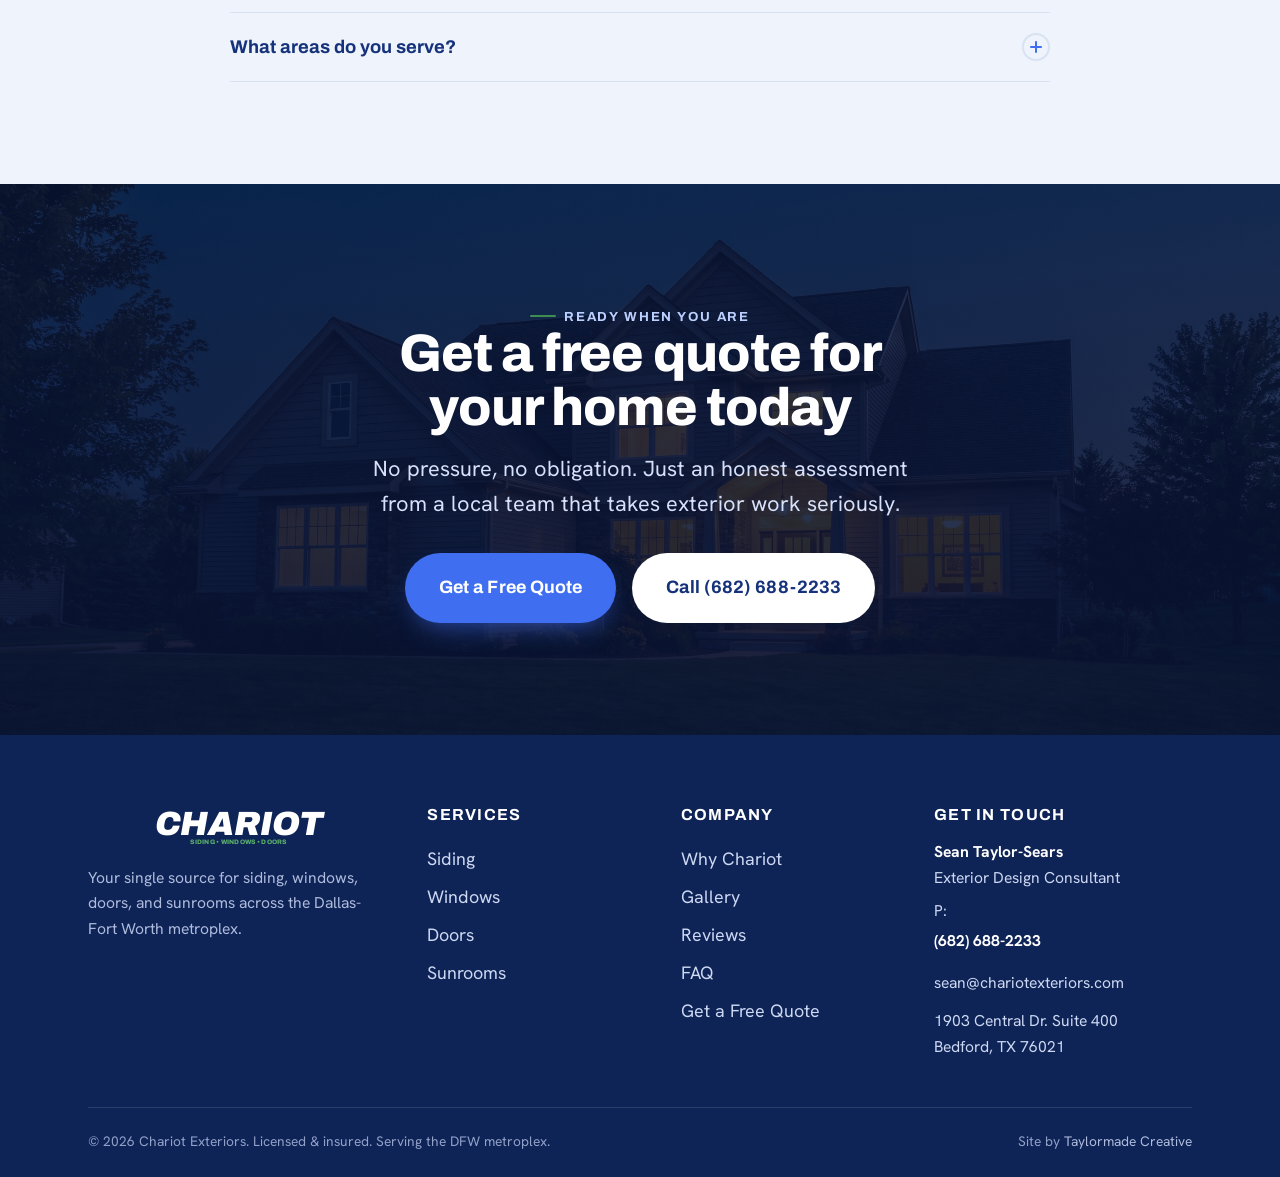
==== commit 901aaa81: "Product showcase video: 5-service montage (Higgsfield Kling) + labeled showcase section - Hero bg is" ====
--- a/index.html
+++ b/index.html
@@ -156,6 +156,24 @@
   </div>
 </section>
 
+<!-- ===================== SHOWCASE VIDEO ===================== -->
+<section class="section showcase" id="showcase">
+  <div class="wrap">
+    <div class="sec-head center reveal">
+      <span class="kicker">See it in motion</span>
+      <h2>Your whole exterior, brought to life</h2>
+      <p>Siding, windows, doors, sunrooms, and screen rooms, designed, built, and installed by one local team.</p>
+    </div>
+    <div class="showcase-frame reveal">
+      <video class="showcase-video" muted loop playsinline preload="none" poster="images/showcase-poster.jpg"
+             aria-label="Chariot Exteriors product showcase: siding, windows, doors, sunrooms and screen rooms">
+        <source src="videos/showcase.webm" type="video/webm">
+        <source src="videos/showcase.mp4" type="video/mp4">
+      </video>
+    </div>
+  </div>
+</section>
+
 <!-- ===================== WHY ===================== -->
 <section class="section why" id="why">
   <div class="wrap why-grid">
--- a/styles.css
+++ b/styles.css
@@ -167,6 +167,11 @@
   border-bottom:2px solid var(--green-lt);padding-bottom:2px;transition:gap .2s var(--ease);}
 @media(hover:hover){.tile:hover .more{gap:.7rem;}}
 
+/* ===================== SHOWCASE VIDEO ===================== */
+.showcase-frame{position:relative;max-width:1060px;margin:0 auto;border-radius:var(--radius);overflow:hidden;
+  box-shadow:var(--shadow);aspect-ratio:16/9;background:#0b1430;}
+.showcase-video{width:100%;height:100%;object-fit:cover;display:block;}
+
 /* ===================== WHY (dark) ===================== */
 .why{background:linear-gradient(160deg,var(--navy),var(--navy-deep));color:#fff;}
 .why-grid{display:grid;grid-template-columns:.95fr 1.05fr;gap:clamp(1.8rem,4vw,4rem);align-items:center;}
